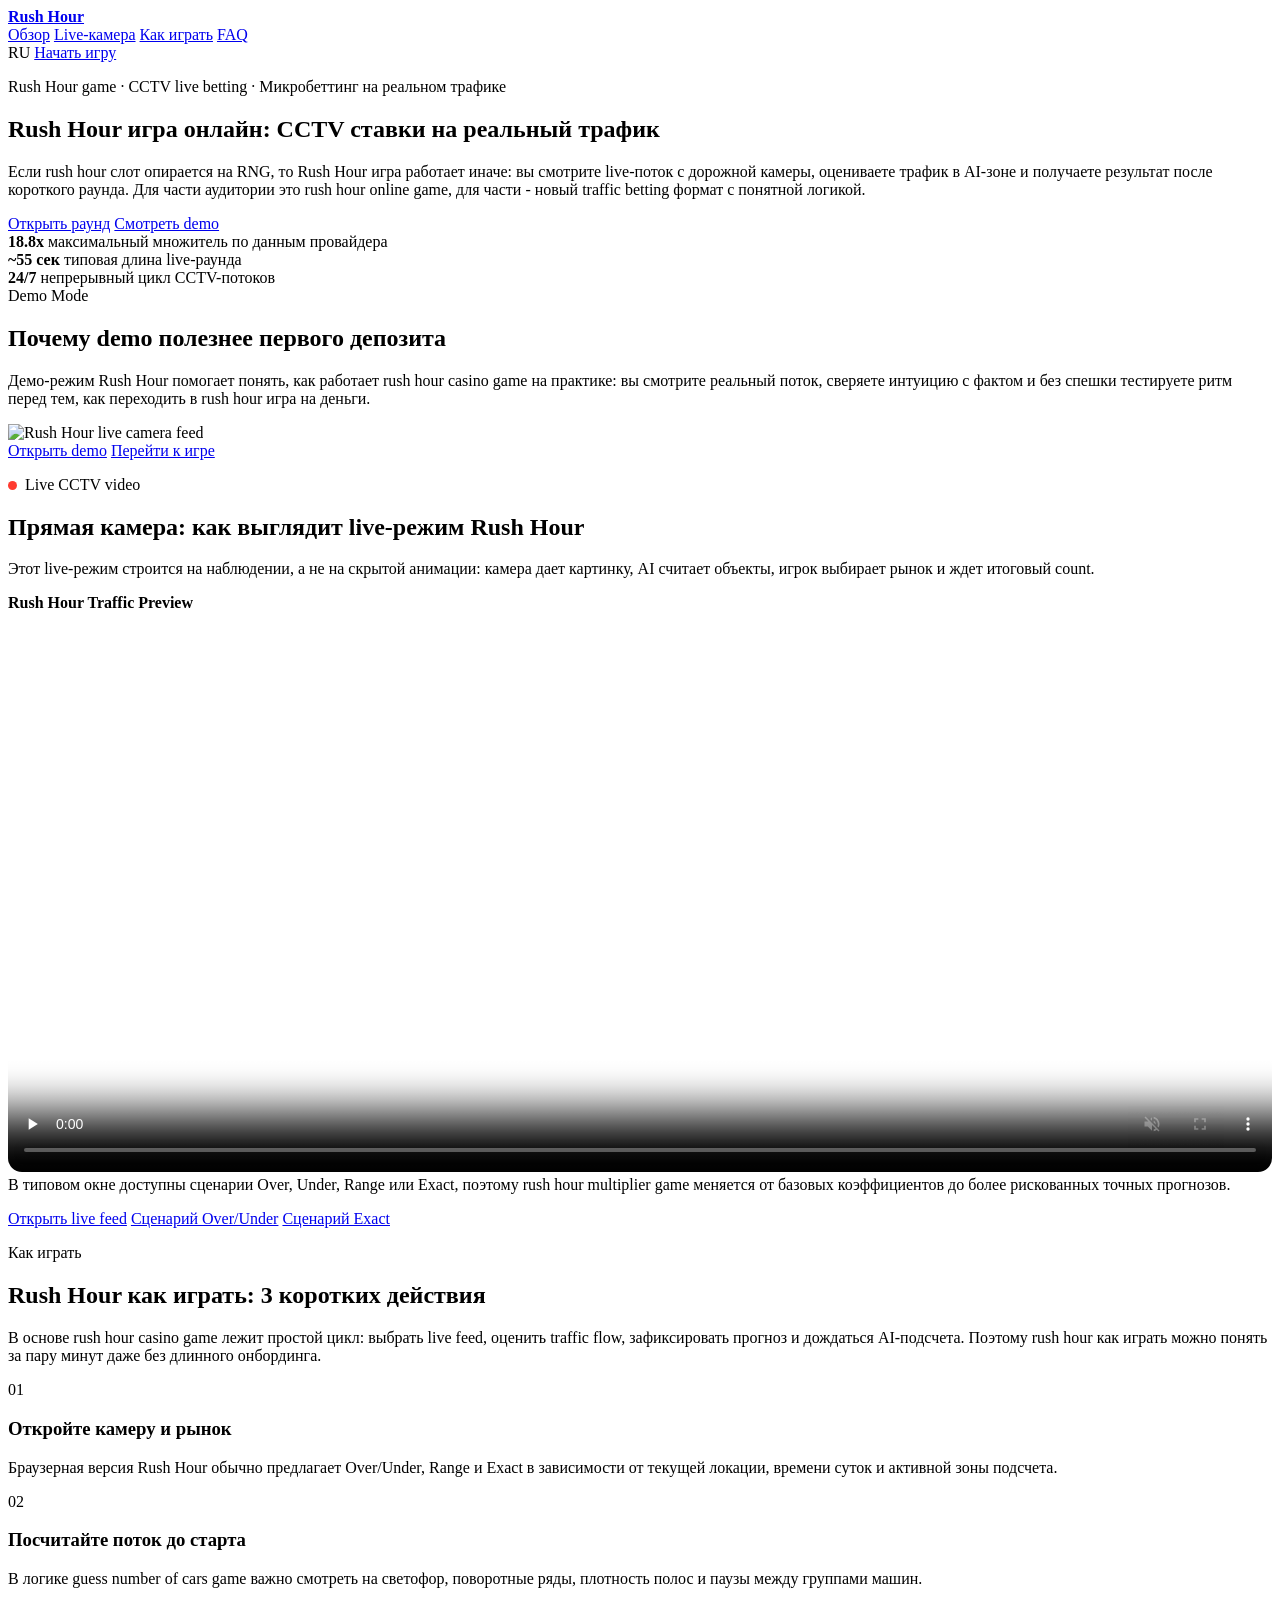
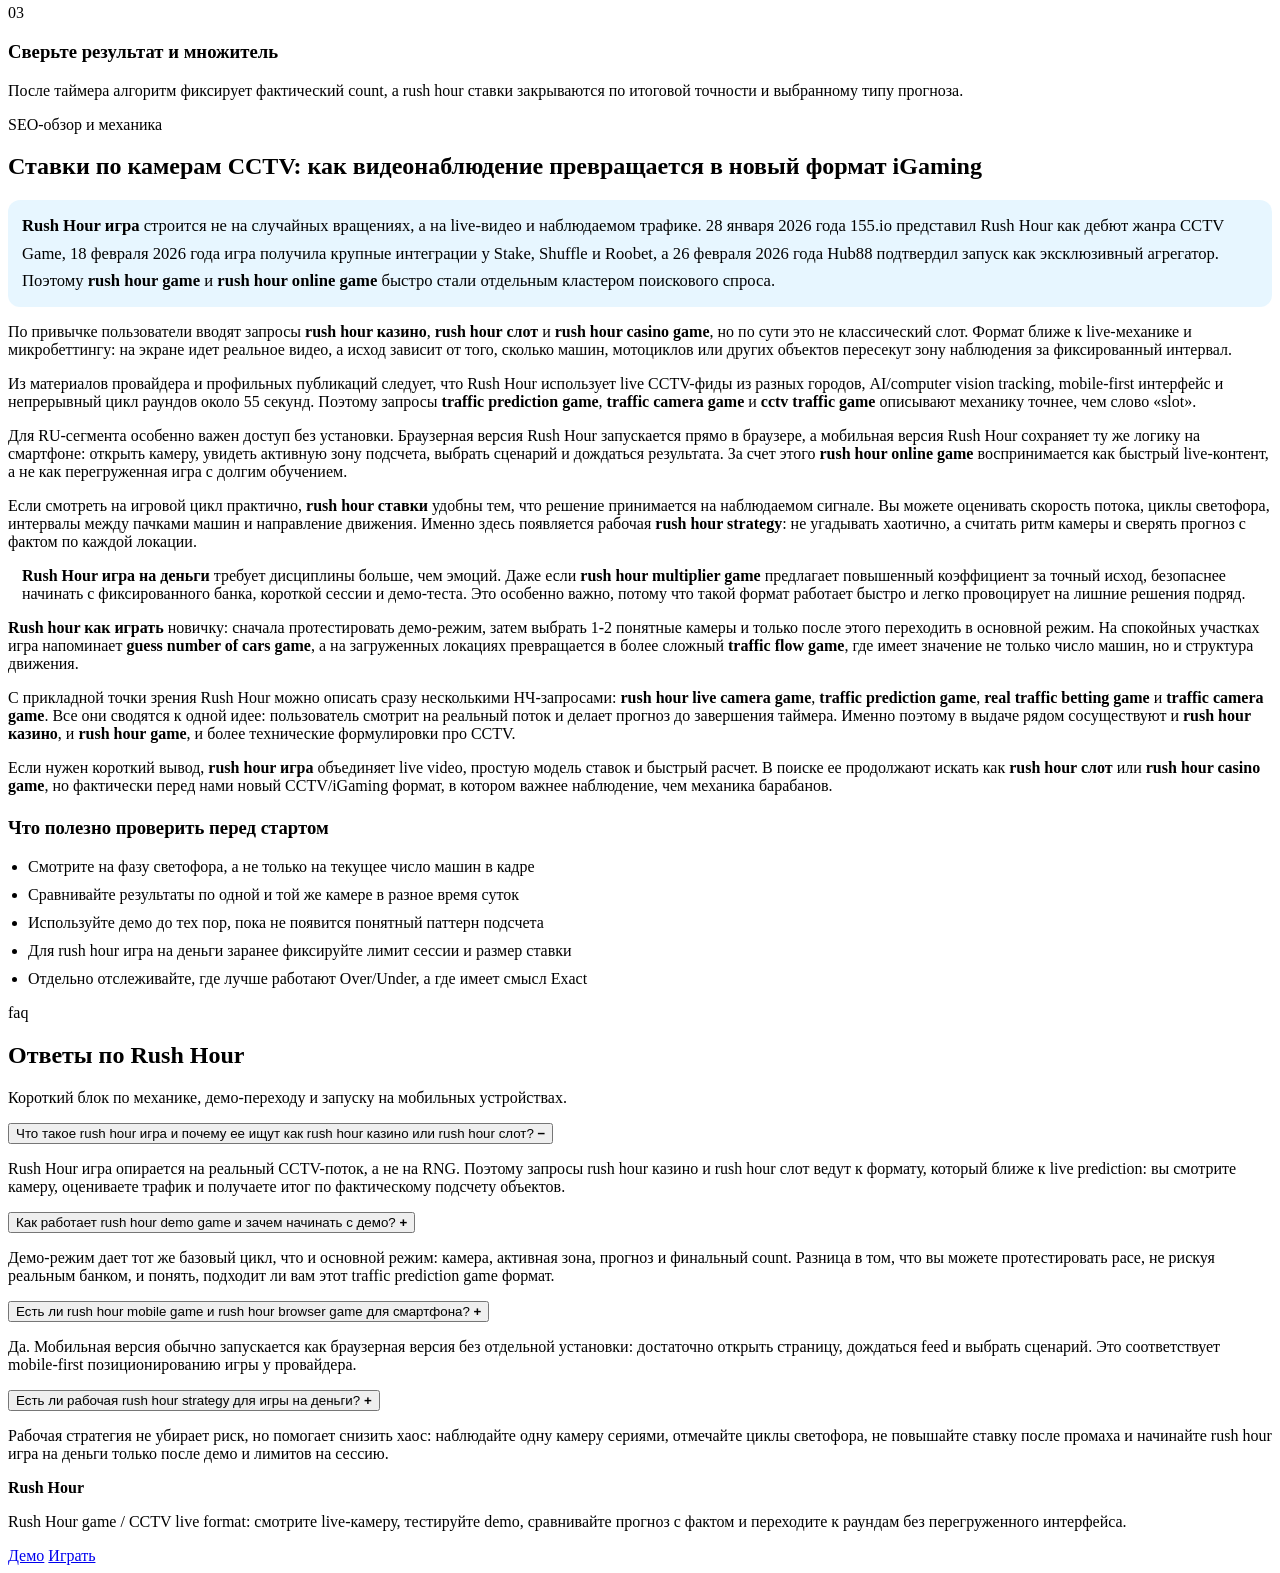
==== index.html @ eb834a73 "Rename Rush Hour игра онлайн — CCTV ставки на трафик.html to index.html" ====
<!DOCTYPE html>
<!-- saved from url=(0014)about:internet -->
<html lang="ru"><head><meta http-equiv="Content-Type" content="text/html; charset=UTF-8">
    

    <title>Rush Hour игра онлайн — CCTV ставки на трафик</title>
    <meta property="og:title" content="Rush Hour игра онлайн — CCTV ставки на трафик">

    <link rel="canonical" href="https://rushhour-cctv.netlify.app/">
    <link rel="alternate" hreflang="ru" href="https://rushhour-cctv.netlify.app/">

    <meta name="description" content="Rush Hour игра онлайн для RU-сегмента: live CCTV-камеры, AI-подсчет, демо, rush hour ставки, mobile game, browser game и обзор нового traffic prediction формата.">
    <meta name="viewport" content="width=device-width, initial-scale=1">
<style type="text/css" id="operaUserStyle"></style><style type="text/css">:root img[style*="//counter.yadro.ru/"], :root img[src^="/stat/"][width="88"][height="31"], :root img[src*="top.mail.ru/counter?"], :root img[src*="cycounter"][width="88"][height="31"], :root img[src*="://r.i.ua/"], :root img[src*="://c.bigmir.net/"], :root a[href^="http://hitcounter.ru/top/stat.php"], :root a[href^="http://click.hotlog.ru/"], :root a[href*="/rating/"] > img[width="88"][height="31"], :root a#mobtop[title^="Рейтинг мобильных сайтов"], :root [title="uWeb Counter"], :root [title="uCoz Counter"], :root .min-width-normal > #popup_container ~ #fade, :root .min-width-normal > #popup_container, :root body > div[class^="_"][class*=" _"][class$="_stBig"], :root body > div[style="position: fixed; z-index: 999999; width: 400px; height: 308px; right: 5px; bottom: 5px;"], :root .flex-promo-series > .left-col > :not(#players):not(.serial-series-info), :root a[href*="://news.mirtesen.ru/newdata/"], :root .app.blog-post-page #blog-post-item-video-ad, :root #root > .app .sportrecs, :root #root > .app #very-right-column, :root body.has-brand .b-content__main > div[style^="height: 250px; overflow: hidden;"], :root body.has-brand .b-content__main > div[id]:not([class]):empty, :root body.has-brand .b-content__main .b-player a[href*="aHR0c"], :root div[style="width: 252px; height: 450px; position: fixed; right: 0px; top: 0px; overflow: hidden; z-index: 10000;"], :root thetruestory-widget-top, :root object[data^="blob"], :root img[width="160"][height="600"], :root iframe[src*="trafic-media.ru"], :root iframe[src*="hd.gg33.top/"], :root iframe[src*="fwdcdn.com/frame/partners/"], :root iframe[src*="ads.exosrv.com"], :root iframe[src*="://vidroll.ru/"], :root iframe[src*="://promo-bc.com/"], :root iframe[src*="://partner-widget.vsesdal.com/"], :root iframe[src*="://mark-media.com.ua"], :root iframe[src*="://ab.adpro.com.ua/"], :root iframe[src*="/mixadv_"], :root iframe[src*="/carta.ua/ajax/widget."], :root iframe[src*="/3647.tech"], :root iframe[id^="republer"], :root iframe[data-src*="fwdcdn.com/frame/partners/"], :root div[id^="yandex_rtb"], :root div[id^="trafmag_"], :root div[id^="tizerws_"], :root div[id^="rtn4p"], :root div[id^="republer_"], :root div[id^="news_nest_net_ru"], :root div[id^="news_nest_msk_ru"], :root div[id^="news_2xclick_ru_"], :root div[id^="join_informer_"], :root div[id^="itizergroup_"], :root div[id^="infox_"], :root div[id^="gnezdo_ru_"], :root div[id^="cpa_rotator_block"], :root div[id^="beroll_rotator"], :root div[id^="b_tz_"], :root div[id^="admixer_"], :root div[id^="admixer-"], :root div[id^="DIV_DA_"], :root img[onclick*="clustrmaps.com/counter/"], :root div[id*="Teaser_Block"], :root div[data-server-rendered="true"] > div[id^="la-"], :root div[data-adv-type="dfp"], :root iframe[src^="https://a.adtng.com/"], :root div[class^="da-ya-widget"], :root div[class^="da-widget-"], :root div[class^="block_fortress"], :root div[class^="bidvol-widget-"], :root div[class^="adfinity_block_"], :root div[class*="td-a-rec-id-"], :root #root > .app .partner-block-wrapper, :root div[class*="spklw"][data-type="ad"], :root a[onclick*="trtkp.ru"], :root a[onclick*="https://dzen.ru/news/?favid="], :root iframe[src*="litres.ru/static/widgets"], :root a[href^="https://www.juicer.io?referrer="], :root a[href^="https://wcm-ru.frontend.weborama.fr/fcgi-bin/dispatch.fcgi?"], :root a[href^="https://relap.io/"][href*="promo_ad_link"], :root a[href^="https://msetup.pro"], :root a[href^="https://bongacams"][href*="com/track?"], :root a[href^="http://trafmaster.com"], :root a[href^="http://traderstart.mirtesen.ru"], :root a[href^="http://tds-2.ru"], :root a[href^="http://glprt.ru/affiliate/"], :root a[href^="http://datxxx.com"], :root a[href^="http://browserload.info/"], :root a[href^="http://amigodistr.ru/"], :root img[data-src="https://catalog.orbita.co.il/orbita.gif"], :root a[href^="/images/obmen/"][href$=".php"][target="_blank"], :root a[href^="/go/ufiler?"], :root a[href^="/go/ubar?"], :root a[href="http://advert.mirtesen.ru/"], :root a[href*="zdravo-med.ru"], :root a[href*="xxxrevpushclcdu.com"], :root a[href*="ultrabit.ws"], :root a[href*="tvks.ru"], :root a[href*="trklp.ru"], :root a[href*="traflabs.xyz"], :root div[id^="CGCandy"], :root a[href*="tptrk.ru"], :root a[href*="top.24smi.info"], :root a[href*="thor-media.ru/click/"], :root a[href*="shakespoint.com"], :root a[href*="bgrndi.com"], :root a[href*="shakesin.com"], :root a[href*="shakescash.com"], :root a[href^="https://homyanus.com"], :root a[href*="://profiledbase.com/"], :root a[href*="please-direct.me"], :root a[href*="please-direct.com"], :root a[href*="://landingtracker.com/"], :root [data-link*="//ufiler-pro2.ru"], :root a[href*="offhealth.ru"], :root a[href*="lifebloggersz.ru"], :root a[href*="navaxudoru.com"], :root a[href*="makegreat.website"], :root a[href*="m1cpl.ru"], :root #root > .app .adfox-top, :root a[href*="joycasino.com/?partner="], :root a[href*="idealmedia.io"], :root span[data-ez-ph-id], :root a[href*="gpclick.ru"], :root a[href*="gocdn.ru"], :root a[href*="//softboxik1.ru/"], :root a[href*="flylinks.pw"], :root [data-la-block-show-id], :root a[href*="films.ws"], :root .section-subheader > .section-hotel-prices-header, :root a[href*="feellights.ru"], :root a[href*="cpl11.ru"], :root a[href*="://parandaya.com"], :root a[href*="cosmolot.me/"][href*="banner"], :root a[href*="cmsmodnews.com"], :root a[href*="ads2-adnow.com"], :root a[href*="://ya-cdn.ru/r/"], :root a[href*="://www.meendoru.net/?partner="], :root a[href*="://womens-journal.ru/"], :root a[href*="://vse-sdal.com/promo/"], :root [id^="ad-wrap-"], :root a[href^="https://go.tmrjmp.com"], :root a[href*="://ufiler-pro.ru/"], :root topadblock, :root a[href*="://tracker.partnersmelbet.ru/"], :root a[href*="://topclicks.club/"], :root a[href*="://tlmnt"][href*="/tracker/?partner="], :root a[title="TopTracker.Ru - Рейтинг трекеров."], :root a[href*="://clickstats.fun/"], :root a[href*="://techdmn.com/"], :root [onclick*="traffic-media.co"], :root a[href^="https://tracker.loropartners.com/"], :root a[href*="://tatarkoresh.ru"], :root .flex-promo-series > .right-col a[href][target="_blank"], :root [class^="fpm_"][class*="_crss"], :root a[href*="://superiortds.ru/"], :root a[href*="://sugisatomi.com/"], :root div[data-dfp-id], :root a[href*="://shusnarmuk.com/"], :root a[href*="://segodnia.club/"], :root [data-cl-spot-id], :root [href*="driverpack.io/"], :root a[href*="cpagetti1.com"], :root a[href*="://search-cdn.ru/r/"], :root a[href*="://ruprivate.club/"], :root a[href^="https://kshop"][href*=".com/"], :root a[href*="://ruonline.bar/"], :root a[href^="http://eaplay.ru/"], :root amp-connatix-player, :root a[href*="://riaccaw.com/"], :root [href^="https://join.playboyplus.com/track/"], :root a[href*="://hypmag.ru/search/pereh.php"], :root a[href*="://reidancis.com/"], :root a[href*=".cfm?domain="][href*="&fp="], :root a[href*="://ya-browser.ru/r/"], :root a[href*="://refpamjeql.top/"], :root [data-mobile-ad-id], :root a[href*="://ref.studwork.ru/"], :root a[href*="://r.advg.agency/"], :root a[href*="/onvix.tv/promo/"][target=_blank], :root a[href*="://premiumredir.ru/"], :root a[href*="://lobar.site/r/"], :root div[id^="advertur_"], :root a[href*="://lapina.xyz/"], :root a[href*="://lapina.best/"], :root a[href*="/rlink/simptizer/"], :root a[href*="://gopremiumsoft.com/"], :root a[href*="://go.progfile.space/r/"], :root a[href*="://go.bundlebyte.net/r/"], :root div[data-ad-region], :root a[href*="shakesclick.com"], :root a[href*="://go.btraffic.net/"], :root a[href*="://getbrauzer.ru/"], :root a[href*="://newbrowserme.ru/"], :root a[href*="://gertadv.ru/"], :root a[href*="torrentum.ru"], :root a[href*="://filesmytop.ru/"], :root [href^="https://www.mypillow.com/"] > img, :root a[href*="://fast2click.ru/"], :root a[href*="tvkw.ru"], :root a[href*="://etcodes.com/"], :root a[href*="://et-cod.com/"], :root a[href^="https://go.xxxjmp.com"], :root a[href*="://elgrur.com/"], :root a[href*="://doxod24.online/"], :root a[href*="://clickrpk.com/"], :root a[href*="://bubblevard.com/"], :root a[href*="://bs.serving-sys.ru/"], :root a[href^="http://com-1.pro/"], :root a[href^="https://www.effectiveratecpm.com/"], :root a[href*="://betahit.click/"], :root div[id^="adfox_"], :root a[href*="://bestnewsoft.ru/"], :root a[href*="://analyticsq.com"], :root a[href*="//universalin.info/"], :root a[href*="kodielinktrust.ru"], :root iframe[src*="://rstbtmd.com/"], :root a[href*="://101partners-stat2.com/"], :root .nya-slot[style], :root a[href*="://vpnbrowser.ru/"], :root a[href*="/uni-lnk.com/"], :root a[href*="://getyoursoft.ru/"], :root a[href*="/sb/clk/"], :root a[href*="/rapidtor.site"], :root a[href*="://extlinka.ru/"], :root a[href*="/rapidtor.ru"], :root a[href*="/onvix.me/promo/"][target=_blank], :root a[href^="https://streamate.com/landing/click/"], :root a[href*="/newbrowser.club/"], :root a[href^="https://www.adultempire.com/"][href*="?partner_id="], :root a[href*="/myuniversalnk.net/"], :root a[href*="/myuniversalnk.com/"], :root a[href*="/mosday.ru/ad/"], :root a[href*="/loaderu.ru/"], :root a[href^="https://prime.rambler.ru/promo/"], :root a[href^="//s.zlinkd.com/"], :root a[href*="/installpack.net"], :root a[href*="/go.1k3.net/"], :root object[data*="ads.com/clk.swf"], :root a[href*="/eversaree.bid"], :root a[href*="/afftraf.co/"], :root a[href*="://yadistr.ru/"], :root a[href*="//yojlf.com"], :root a[href*="://installpack.ru"], :root a[href*="//viruniversal.com/"], :root [class^="flat_"][class*="_crss"], :root a[href*="netcrys.com"], :root a[href^="https://postback1win.com/"], :root a[href*="//utimg.ru/"], :root a[onmousedown^="this.href='https://paid.outbrain.com/network/redir?"], :root a[href*="//universalut.info/"], :root a[href*="//universalini.info/"], :root a[href*="//ubar.pro"], :root a[href*="//ubar-pro"], :root a[href*="://matchnow.info"], :root a[href*="/u-loads.ru/"], :root [href^="http://www.mypillow.com/"] > img, :root a[href^="//go.eabids.com/"], :root a[href*="//tranqvilius.com/"], :root div[data-adzone], :root a[href*="://tele.gg/"], :root a[href*="//tiruniversal.com/"], :root div[data-id^="div-gpt-ad-"], :root a[href*="//tekaners.com/"], :root [href^="https://optimizedelite.com/"] > img, :root a[href^="https://www.dating-finder.com/signup/?ai_d="], :root a[href*="//tdsrotate.ru/"], :root a[href*="//restofarian.com"], :root a[href^="https://www.friendlyduck.com/AF_"], :root a[href^="https://quotationfirearmrevision.com/"], :root a[href*="//refpabjgth.top/"], :root a[href*="//newbrowser.me/"], :root a[href*="refpazus.top"], :root a[href^="https://bongacams10.com/track?"], :root a[href*="//loderna.ru"], :root [href^="https://www.restoro.com/"], :root a[href*="//loderls.ru"], :root a[href^="https://tour.mrskin.com/"], :root #BlWrapper > .b-temp_rbc, :root a[href*="//historategory.com/"], :root a[href*="//go.webredir.net/r/"], :root a[href^="https://fc.lc/ref/"], :root a[href*="//go.leadassets.net/r/"], :root a[href*="//getmybrowser.ru/"], :root a[href*="://ya-distrib.ru/r/"], :root [href^="https://www.hostg.xyz/"] > img, :root a[href*="//clickdome.online/"], :root a[href*="//gerocenius.com/"], :root a[href*="//givemysoft.ru/"], :root a[href*="//febrare.ru/"], :root a[href*="advertwebgid.ru"], :root [id^="ad_slider"], :root div[id^="apn_native_ad_slot_"], :root a[href*="//ext-load.net"], :root a[href*="//dzen.ru"][href*="favid"], :root a[href^="https://www.adskeeper.com"], :root a[href*="bestforexplmdb.com"], :root a[href*="/universalsrc.com/"], :root a[href*="//bestonewos.com/"], :root a[href*="//avertise.ru/"], :root a[href*="//advtise.ru/"], :root div[id^="traffim-widget"], :root a[href*="//24smi."][href*="/top/"], :root a[href*="://gonewfiles.ru/"], :root a[data-redirect^="https://paid.outbrain.com/network/redir?"], :root a[href*="//12traffic.ru/"], :root a[href^="https://s.zlinkd.com/"], :root a[href*=".ufiler.pro/"], :root a[href*="://ufiler-download.ru/"], :root [data-testid^="taboola-"], :root a[href^="https://trk.nfl-online-streams.club/"], :root a[href*=".pokupkins.ru"], :root a[href*="://topsofto.ru/"], :root a[href*=".orgsales.ru"], :root [src^="//am15.net/?"], :root .novelty-banner ~ .dle_b_help > a[target="_blank"], :root [onclick*="mixadvert.com"], :root .base-page_container > .banerRight, :root a[href*="lifenews24x7.ru"], :root .banner-img > .pbl, :root [onclick*="//msetup.pro/"], :root [id^="unit_"] > a[href*="://vrf.ru"], :root a[href^="https://a.candyai.love/"], :root [href^="https://trkleads.su/click/"], :root #root > .app > .sticky-button, :root [href^="https://download.cdn.yandex.net/yandex-tag/weboffer/"], :root [href*="postlnk.com"], :root [href*="pigiuqproxy.com"], :root a[href^="https://pb-imc.com/"], :root a[href*=".braun634.com/"], :root [href*="://morelnk.ru/"], :root [href*="://go.leadgid.ru/aff_c?"], :root a[href*="mixadvert.com"], :root a[href*="/ogclick.com/api/redirect"], :root [data-link*="://topclicks.club/"], :root [href*="://edgrmtracking.com/"], :root [href*="://clickpzk.com/"], :root [href*="://click.1k3web.net/"], :root [href*="://click.1k3web.com/"], :root [href*="/vaigowoa.com"], :root a[href^="https://www.liquidfire.mobi/"], :root a[href*="intovarro.ru"], :root [href*="/uni-tds.com/"], :root [href*="//takenewsofts.ru/"], :root a[href*="go.ad2up.com"], :root a[href^="https://hot-growngames.life/"], :root [data-src^="https://news.te.ua/widget/"], :root [data-membrana-container], :root [data-link*="://ubar-pro"], :root a[href*="sandratand.ru"], :root .header-banner > #moneyback[target="_blank"], :root [data-link*="/sb/clk/"], :root [data-la-show-block-id], :root div[id^="zcbclk"], :root [data-la-custom-block], :root a[href*="herrabjec.pro"], :root [data-la-block], :root [data-href^="https://download.cdn.yandex.net/yandex-tag/weboffer/"], :root [class^="fpm_"][class*="_out"], :root a[href^="http://luckiestclick.com/goto."], :root [class^="fpm_"][class*="_cross"], :root [href*=".drp.su/"], :root div[id^="ad-div-"], :root [class^="flat_"][class*="_modal"], :root div[id^="adpartner-jsunit-"], :root a[href*="/yfiles1.ru"], :root a[href*="wow-partners.com/click.php"], :root [class^="flat_"][class*="_cross"], :root [data-testid="adBanner-wrapper"], :root .fp-player > div[style*="position: absolute"][style*="inset: 0px"][style*="overflow: hidden"][style*="z-index:"][style*="background: transparent"][style*="display: block"], :root .content_rb[id^="content_rb_"], :root a[href*="//loderla.online"], :root .base-page_center > .banerTopOver, :root #adv_unisound ~ #main > #slidercontentContainer, :root a[href^="http://cam4com.go2cloud.org/aff_c?"], :root #adv_unisound ~ #ad_module_cont > [id^="ad_module"], :root a[href*="/get-torrent.ru"], :root #adv_kod_frame ~ #gotimer, :root a[href^="https://ad.zanox.com/ppc/"] > img, :root #MT_overroll ~ div[class][style="left:0px;top:0px;height:480px;width:650px;"], :root a[href*="//appt12mn.com/"], :root a[href*="://offergate-apps-phkr.com/"], :root span[id^="ezoic-pub-ad-placeholder-"], :root ins.adsbygoogle[data-ad-slot], :root a[href^="http://tc.tradetracker.net/"] > img, :root ins.adsbygoogle[data-ad-client], :root a[href^="https://go.xlviirdr.com"], :root img[src^="https://s-img.adskeeper.com/"], :root guj-ad, :root gpt-ad, :root div[ow-ad-unit-wrapper], :root a[href*="//refpaewsbc.top/"], :root img[src*="//i.i.ua/r/"], :root div[id^="zergnet-widget"], :root div[id^="smi_teaser_"], :root [href*="://track.leadbazaar.co/click?"], :root div[id^="vuukle-ad-"], :root a[href*="://dafeb.ru/"], :root div[id^="taboola-stream-"], :root [href^="https://go.xlrdr.com"], :root div[id^="sticky_ad_"], :root div[id^="st"][style^="z-index: 999999999;"], :root a[href*="muz-loader.site"], :root a[href*="clickscloud.net"], :root div[id^="rc-widget-"], :root div[id^="mrec-leaderboard-"], :root div[id^="gpt_ad_"], :root div[id^="ezoic-pub-ad-"], :root a[href*="fortedrow.pro"], :root div[id^="dfp-ad-"], :root a[href^="http://sneakyadministration.com/"], :root div[id^="crt-"][style], :root #root > .app .brand-widget__right-cl, :root div[id^="adspot-"], :root a[href*="trk-1.com"], :root div[id^="adrotate_widgets-"], :root ps-connatix-module, :root div[id^="ad_position_"], :root img[title="bigmir)net TOP 100"], :root div[id*="ScriptRoot"], :root div[id*="MarketGid"], :root div[data-id-advertdfpconf], :root hl-adsense, :root div[data-contentexchange-widget], :root div[data-alias="300x250 Ad 2"], :root div[data-adunit], :root div[data-adunit-path], :root div[data-adname], :root [data-wpas-zoneid], :root div[data-ad-placeholder], :root a[href^="https://osfultrbriolenai.info/"], :root a[href^="https://adultfriendfinder.com/go/"], :root div[class^="Adstyled__AdWrapper-"], :root [data-css-class="dfp-inarticle"], :root a[href^="https://go.xlviiirdr.com"], :root div[class$="-adlabel"], :root a[href^="https://service.bv-aff-trx.com/"], :root display-ads, :root a[href*="beauty-list.ru"], :root a[href^="https://go.grinsbest.com/"], :root iframe[src*="://goodgame.ru/html/embed-player/dist/index.html?partner="], :root citrus-ad-wrapper, :root a[href^="https://go.xlivrdr.com"], :root bottomadblock, :root a[href*="kma1.biz"], :root noindex > .search_result[class*="search_result_"], :root a[href^="https://go.xlvirdr.com"], :root amp-fx-flying-carpet, :root #PopWin[onmousemove], :root a[href*="//1xbetlk.site/"], :root amp-embed[type="taboola"], :root a[class*="button"][href^="//"][href*="yandex"][onclick*="dnl"][onclick*="knopka"], :root a[href*="//myblogshop.top/r/"], :root [href^="https://glersakr.com/"], :root a[href*="://tdsrotations.ru/"], :root div[id^="google_dfp_"], :root ad-slot, :root [name^="google_ads_iframe"], :root a[href*="news-sphere.com"], :root a[href*="goext.info"], :root a[href^="https://ab.advertiserurl.com/aff/"], :root a[href*="://sdertjnbv.xyz/"], :root a[href^="https://www.purevpn.com/"][href*="&utm_source=aff-"], :root a[href^="https://t.ajump1.com/"], :root a[href^="https://www.privateinternetaccess.com/"] > img, :root iframe[src*="laim.tv/rotator/"], :root a[href*="/advertisesimple.info"], :root a[href*="/ber-ter.com"], :root a[href^="https://www.onlineusershielder.com/"], :root a[href^="https://syndication.exoclick.com/"], :root a[href^="https://financeads.net/tc.php?"], :root a[href^="https://www.mrskin.com/tour"], :root a[href^="https://www.infowarsstore.com/"] > img, :root iframe[src*="://partner-widget.vse-sdal.com/"], :root [href^="https://mylead.global/stl/"] > img, :root a[href^="https://ak.psaltauw.net/"], :root broadstreet-zone-container, :root a[href^="https://www.highperformancecpmgate.com/"], :root [data-url*="://installpack.net"], :root amp-ad, :root a[href*="ex.24smi.info"], :root a[href^="https://www.highcpmrevenuenetwork.com/"], :root a[href^="https://offhandpump.com/"], :root a[class*="button"][href^="/go/"][href*="visitid"][onclick*="dnl"], :root a[href^="https://www.get-express-vpn.com/offer/"], :root a[href*="://filetaker.ru/"], :root a[href^="https://lnkxt.bannerator.com/"], :root a[href^="https://www.geekbuying.com/dynamic-ads/"], :root a[onclick^="window.location.replace('https://random-affiliate.atimaze.com/"], :root [href^="https://groorsoa.net/"], :root a[href^="http://www.friendlyduck.com/AF_"], :root a[href^="https://www.financeads.net/tc.php?"], :root [href^="https://www.herbanomic.com/"] > img, :root a[href^="https://www.dql2clk.com/"], :root a[href*="browser-ru.site"], :root a[href^="https://123-stream.org/"], :root a[href^="https://www.nutaku.net/signup/landing/"], :root .mywidget__col > .mywidget__link_advert, :root a[href^="https://explore-site.com/"], :root a[href^="https://www.brazzersnetwork.com/landing/"], :root [href^="https://track.fiverr.com/visit/"] > img, :root [data-template-type="nativead"], :root a[href^="https://voluum.prom-xcams.com/"], :root a[href^="https://twinrdsyte.com/"], :root a[href^="https://twinrdsrv.com/"], :root a[href^="https://syndicate.contentsserved.com/"], :root div[data-alias="300x250 Ad 1"], :root [href*="://simpalsid.com/ad/click?id"], :root [href^="https://turtlebids.irauctions.com/"] img, :root a[href^="https://tracking.avapartner.com/"], :root a[href^="http://reals-story.ru/"], :root a[href^="https://track.wg-aff.com"], :root a[href^="https://track.ultravpn.com/"], :root a[href^="https://track.afcpatrk.com/"], :root a[href*="https://relap.io/r?"], :root a[href^="https://in.rabbtrk.com/"], :root a[href^="https://track.adform.net/"], :root a[href*="goodtrack.ru"], :root a[href^="https://torguard.net/aff.php"] > img, :root a[href*="//universalies.info/"], :root a[href*="://clickbytes.ru/"], :root [data-identity="adhesive-ad"], :root a[href^="https://tc.tradetracker.net/"] > img, :root a[href^="https://tatrck.com/"], :root [href^="https://zstacklife.com/"] img, :root a[href^="https://click.candyoffers.com/"], :root a[href^="https://t.aslnk.link/"], :root a[href*=".adsrv.eacdn.com/"], :root a[href*="//universalse.info/"], :root a[href^="https://t.adating.link/"], :root a[href^="https://go.trackitalltheway.com/"], :root div[id^="div-ads-"], :root a[href*="://downloadbrowsernew.com/"], :root iframe[src*="tureckiy-serial.ru/"][src$=".php"], :root a[href^="https://syndication.dynsrvtbg.com/"], :root iframe[src*="zhitomir.info/price"], :root .gnt_em_vp_c[data-g-s="vp_dk"], :root div[data-ad-wrapper], :root a[href^="https://a.bestcontentoperation.top/"], :root a[href^="https://svb-analytics.trackerrr.com/"], :root [data-la-show-id], :root a[href*="&maxads="], :root a[onmousedown^="this.href='https://paid.outbrain.com/network/redir?"] + .ob_source, :root a[href^="http://www.iyalc.com/"], :root a[href^="https://claring-loccelkin.com/"], :root a[href^="https://stardomcoit.com/"], :root img[width="728"][height="90"], :root a[href^="https://track.aftrk5.com/"], :root a[href^="https://slkmis.com/"], :root a[href^="https://myclick-2.com/"], :root a[href^="https://sexynearme.com/"], :root [data-ad-manager-id], :root a[href^="https://s.zlinkr.com/"], :root app-advertisement, :root a[href^="https://ad.doubleclick.net/"], :root div[class*="relap"][class*="-rec-item"], :root a[href^="https://s.eunow4u.com/"], :root a[href^="https://static.fleshlight.com/images/banners/"], :root a[href*="://folltiz.site/"], :root a[href^="https://s.zlink7.com/"], :root [class^="div-gpt-ad"], :root a[href^="https://s.ma3ion.com/"], :root a[href^="https://random-affiliate.atimaze.com/"], :root .base-page_center > .banerBottom, :root #kt_player > div[style$="display: block;"][style*="inset: 0px;"], :root [href$="/sexdating.php"], :root a[href^="https://pubads.g.doubleclick.net/"], :root div[id^="ads_games_"], :root a[href^="https://prf.hn/click/"][href*="/camref:"] > img, :root a[href^="https://serve.awmdelivery.com/"], :root [href^="https://rpwmct.com/"], :root a[href^="https://www.dating-finder.com/?ai_d="], :root a[href^="https://prf.hn/click/"][href*="/adref:"] > img, :root div[id^="Crt-"][style], :root [href^="https://ap.octopuspop.com/click/"] > img, :root body > div[style="position: fixed; z-index: 999999; width: 400px; height: 308px; left: 5px; bottom: 5px;"], :root app-ad, :root a[href^="https://a.adtng.com/"], :root a[href^="https://playnano.online/offerwalls/?ref="], :root div[id^="M"][id*="Composite"], :root a[href^="https://mmwebhandler.aff-online.com/"], :root a[href^="https://combodef.com/"], :root a[href^="https://www.bet365.com/"][href*="affiliate="], :root [href*="://shopblogger.top/"], :root a[href*="litewebbusiness.com"], :root iframe[id^="marketgid_"], :root a[onclick*="n284adserv.com"], :root a[href^="https://pb-track.com/"], :root a[href^="https://go.hpyrdr.com/"], :root a[href^="https://pb-front.com/"], :root a[href^="https://paid.outbrain.com/network/redir?"], :root a[href^="https://upsups.click/"], :root a[href*="homework.ru/?partnerId="], :root a[href^="https://ndt5.net/"], :root a[href^="https://natour.naughtyamerica.com/track/"], :root a[href*="//adoffer.pro/"], :root a[href^="https://mediaserver.entainpartners.com/renderBanner.do?"], :root [class^="adDisplay-module"], :root a[href*="slovosil.com"], :root a[href*="ads-provider.com"], :root [data-ad-name], :root a[href^="https://loboclick.com/"], :root a[href^="https://go.xxxijmp.com"], :root a[href^="https://lead1.pl/"], :root a[href*="katuhus.com"], :root a[data-href*="recreativ.ru"], :root a[href^="https://landing.brazzersnetwork.com/"], :root a[href^="https://juicyads.in/"], :root a[href^="https://snowdayonline.xyz/"], :root [href*="://click.1k3pub.com/"], :root a[href^="https://join.dreamsexworld.com/"], :root a[href^="https://join.bannedsextapes.com/track/"], :root a[href*="amgfile.ru"], :root .player-wrap > #kt_player ~ .spot-box, :root a[href*="amigo-biz.ru/ads/click"], :root a[href^="https://jaxofuna.com/"], :root div[id^="lazyad-"], :root a[href*="land-gooods.ru"], :root a[href^="https://italarizege.xyz/"], :root a[href^="https://www8.smartadserver.com/"], :root a[href*="/advjump.com"], :root a[href^="https://identicaldrench.com/"], :root ad-shield-ads, :root a[href*="//adretarget.net/"], :root a[href^="https://helmethomicidal.com/"], :root display-ad-component, :root [class^="tile-picker__CitrusBannerContainer-sc-"], :root a[href*="re-directme.com"], :root a[href^="https://golinks.work/"], :root a[href*="ftpglst.com"], :root a[href^="https://s.zlinkn.com/"], :root a[href^="https://go.xxxvjmp.com/"], :root [id^="newPortal_informer_"], :root a[href*="awesomeredirector"], :root a[href^="https://zirdough.net/"], :root div[style*="am15.net/img/player_skins"], :root a[href^="https://go.xxxiijmp.com"], :root a[href*="://softclicks.ru/"], :root a[href^="https://go.xtbaffiliates.com/"], :root div[id^="criteo-"][style], :root a[href*="://cozibaneco.com/"], :root a[href*="://edugrampromo.com/"], :root [data-role="tile-ads-module"], :root a[href*="://viewfilesup.ru/"], :root a[href*="/clubleads.ru"], :root a[href*="://r.advmusic.com/"], :root [alt="Rambler's Top100"], :root a[href^="https://ismlks.com/"], :root a[style="width:100%;height:100%;z-index:10000000000000000;position:absolute;top:0;left:0;"], :root [href*="://drp.su/"], :root a[href^="https://go.xlirdr.com"], :root a[href*="://gridsiali.com/"], :root a[href*="//dagamah.com/"], :root a[href*=".twkv.ru"], :root a[href^="https://go.markets.com/visit/?bta="], :root a[href^="https://billing.purevpn.com/aff.php"] > img, :root a[href^="https://go.nordvpn.net/aff"] > img, :root a[href*="//offergate.pro/"], :root a[href^="https://lijavaxa.com/"], :root a[href^="https://go.goaserv.com/"], :root app-large-ad, :root a[href^="https://go.etoro.com/"] > img, :root a[href^="https://go.dmzjmp.com"], :root a[href^="https://www.bang.com/?aff="], :root a[href*="://takenewsoft.ru/"], :root a[href*="//spishi.vip/"], :root #mgb-container > #mgb, :root a[href^="https://go.admjmp.com"], :root a[href^="https://get.surfshark.net/aff_c?"][href*="&aff_id="] > img, :root a[onclick*="/link-fes.ru"], :root a[href^="https://www.googleadservices.com/pagead/aclk?"] > img, :root a[href^="https://datewhisper.life/"], :root a[href^="https://click.linksynergy.com/fs-bin/"] > img, :root a[href^="https://get-link.xyz/"], :root a[href^="https://www.mrskin.com/account/"], :root a[href*="/onvix.co/promo/"][target=_blank], :root [href^="https://clicks.affstrack.com/"] > img, :root a[href*="tdstrk.ru"], :root a[href^="https://engine.phn.doublepimp.com/"], :root a[href^="https://dl-protect.net/"], :root a[href*=".foxqck.com/"], :root a[href^="//hoodingluster.com/"], :root a[href^="https://ctosrd.com/"], :root a[href^="https://go.bushheel.com/"], :root img[width="120"][height="600"], :root a[href^="https://ctjdwm.com/"], :root [href="//sexcams.plus/"], :root #kt_player > a[target="_blank"], :root a[href^="http://bongacams.com/track?"], :root a[href^="https://camfapr.com/landing/click/"], :root a[href^="https://prf.hn/click/"][href*="/creativeref:"] > img, :root div[id^="optidigital-adslot"], :root a[href^="http://www.adultempire.com/unlimited/promo?"][href*="&partner_id="], :root a[href^="https://1betandgonow.com/"], :root a[href*="://click2soft.ru/"], :root a[href*="//do-rod.com/"], :root a[href^="https://kshop"][href*=".pro/"], :root a[href^="https://chaturbate.com/in/?"], :root a[href^="https://t.ajrkm1.com/"], :root a[href*="//ufiler-pro2.ru"], :root a[href*=".g2afse.com/"], :root a[href^="https://bodelen.com/"], :root a[href^="https://black77854.com/"], :root a[href^="https://6-partner.com/"], :root a[href^="https://www.sheetmusicplus.com/"][href*="?aff_id="], :root a[href^="https://getmatchedlocally.com/"], :root a[href^="https://rixofa.com/"], :root div[class^="cnt32_"][id^="cnt_rb_"], :root a[href^="https://best-experience-cool.com/"], :root a[href*="tvroff.net"], :root [data-taboola-options], :root a[href^="http://fly-shops.ru"], :root a[href*="/universal-lnk.net/"], :root a[href^="https://believessway.com/"], :root a[href^="https://Click.ggpickaff.com/"], :root [data-dynamic-ads], :root a[href^="https://banners.livepartners.com/"], :root [onclick*=".twkv.ru"], :root a[href^="http://revolvemockerycopper.com/"], :root a[href^="https://awptjmp.com/"], :root a[href^="https://1winpb.com/"], :root a[href*="/universalsrc.net/"], :root a[href^="https://join.sexworld3d.com/track/"], :root a[href^="https://aweptjmp.com/"], :root .app.blog-post-page .secondary-header-ad-block, :root a[href^="https://ausoafab.net/"], :root a[href^="https://clicks.pipaffiliates.com/"], :root a[href^="https://aj1070.online/"], :root body > div[style="background-color: #FFF;height: 100px;position: fixed;bottom: 0px;width: 100%;max-width: 1200px;left: 50%;transform: translateX(-50%);z-index:2147483647"], :root a[href^="https://ads.planetwin365affiliate.com/"], :root a[href*="://go.click2bit.net/"], :root iframe[scrolling="no"][sandbox*="allow-popups allow-modals"][style^="width: 100%; height: 100%; border: none;"], :root a[href^="https://ads.leovegas.com/"], :root a[href*="://yasearchcdn.ru/r/"], :root a[href*="/vkout.ru"], :root img[src^="https://images.purevpnaffiliates.com"], :root a[href^="https://gml-grp.com/"], :root a[href^="https://porntubemate.com/"], :root div[class^="yandex_rtb"], :root a[href*="://searchlnk.ru/r/"], :root a[href^="https://click.dtiserv2.com/"], :root body > iframe[style^="position"][style*="fixed"][id^="iFb"][src^="/?"], :root .ob_container .item-container-obpd, :root a[href^="https://clickadilla.com/"], :root a[href^="https://a.medfoodhome.com/"], :root a[href^="https://cam4com.go2cloud.org/"], :root a[href^="https://a.bestcontentweb.top/"], :root a[href^="http://putanapartners.com/go."], :root atf-ad-slot, :root [href^="https://wsup.ai/"], :root a[href*="kshop2.biz"], :root a[href^="https://a2.adform.net/"], :root a[href*="/fastvk.com"], :root a[onclick*="offergate-amigo"], :root a[href*="://tracker.rioaffi.com/"], :root div[id^="bidvol-widget-"], :root a[href*="://kinobud.site/"], :root div[id^="smi2adblock_"], :root [data-m-ad-id], :root a[href^="https://a-ads.com/"], :root a[href*="/sarimsolus.com/"], :root a[href*="://yourlnk.ru/r/"], :root [href^="https://url.totaladblock.com/"], :root [id^="n4p_"], :root a[href^="http://www.h4trck.com/"], :root [href^="https://a.acebet.com/api/click?"], :root a[href*="sviruniversal.com/"], :root a[href*="octoclick.net"], :root a[href^="http://partners.etoro.com/"], :root [href="https://chaturbate.jjgirls.com/"] > img, :root a[href*="filebase.me"], :root a[href^="https://ads.betfair.com/redirect.aspx?"], :root [href^="https://antiagingbed.com/discount/"] > img, :root amp-ad-custom, :root [data-desktop-ad-id], :root a[href*="/kshop3.biz"], :root a[href^="http://trk.globwo.online/"], :root a[href*="://downloadcontent2.ru/"], :root a[href^="https://bongacams2.com/track?"], :root [href^="https://affiliate.fastcomet.com/"] > img, :root a[href*="//universalice.info/"], :root a-ad, :root a[href^="http://adultfriendfinder.com/go/"], :root a[href^="http://stickingrepute.com/"], :root #slashboxes > .deals-rail, :root div[aria-label="Ads"], :root [href^="http://mypillow.com/"] > img, :root a[href^="//startgaming.net/tienda/" i], :root a[href*="://clickfrm.com/"], :root a[href^="https://a.medfoodsafety.com/"], :root [onclick*="//sub"][onclick*="bubblesmedia."], :root a[href^=" https://www.friendlyduck.com/AF_"], :root a[href*="/jump/next.php?r="], :root .\[\&_\.gdprAdTransparencyCogWheelButton\]\:\!pjra-z-\[5\], :root a[href*="://clickstats.pw/"], :root [href^="http://clicks.totemcash.com/"], :root a[href*="twtn.ru/"], :root [data-d-ad-id], :root a[href*=".engine.adglare.net/"], :root [href^="https://www.profitablegatecpm.com/"], :root a[href^="https://bc.game/"], :root a[href*="://manysoftlink.ru/"], :root a[data-oburl^="https://paid.outbrain.com/network/redir?"], :root [id^="section-ad-banner"], :root .base-page_center > .banerTop, :root a[href^="https://fastestvpn.com/lifetime-special-deal?a_aid="], :root a[href^="https://www.goldenfrog.com/vyprvpn?offer_id="][href*="&aff_id="], :root a[href*="retagapp.com"], :root a[href^="https://wmctjd.com/"], :root a[href*="//jjgirls.com/sex/Chaturbate"], :root a[href*="://z.cdn.traffic"][href*="/load"], :root [href^="https://zone.gotrackier.com/"], :root a[href*="//top.mail.ru/jump?"], :root a[href^="http://sarcasmadvisor.com/"], :root a[href^="https://track.totalav.com/"], :root a[href^="https://ctrdwm.com/"], :root a[href*=".adsbid.ru"], :root a[href^="https://www.adxsrve.com/"], :root [href^="https://www.targetingpartner.com/"], :root a[href^="https://join.virtuallust3d.com/"], :root a[href^="https://bngpt.com/"], :root div[id^="ad-position-"], :root a[href^="https://www.toprevenuegate.com/"], :root a[href*="adpool.bet/"], :root a[href^="http://join.brokestraightboys.com/track/"], :root [onclick*="trklp.ru"], :root [href^="https://rapidgator.net/article/premium/ref/"], :root [class^="flat_"][class*="_out"], :root a[href^="http://apytrc.com/click/"], :root [href^="https://join.girlsoutwest.com/"], :root a[href^="https://activate-game.com/"], :root .scroll-fixable.rail-right > .deals-rail, :root div[data-server-rendered="true"] > div[id^="block-"], :root a[href*="rexchange.begun.ru/rclick?"], :root a[href^="https://track.aftrk3.com/"], :root [href^="https://join3.bannedsextapes.com"], :root a[href*="news"][href*="favid"], :root div[id^="adngin-"], :root [data-ad-width], :root [data-rc-widget], :root [href^="https://track.aftrk1.com/"], :root a[href*="://adv-views.com"], :root a[href*="//sub"][href*="bubblesmedia."], :root [href^="https://istlnkcl.com/"], :root a[href^="https://trk.softonixs.xyz/"], :root a[href^="https://iqbroker.com/"][href*="?aff="], :root [href^="https://wct.link/click?"], :root AD-SLOT, :root [data-block-type="ad"], :root a[href^="https://t.acam.link/"], :root [src*="mixadvert.com"], :root [onclick*="msetup"][onclick*="partner"][onclick*="utm_"], :root a[href^="https://go.strpjmp.com/"], :root iframe[title="mixAd"], :root DIV[id^="DIV_NNN_"], :root a[href^="https://go.rmishe.com/"], :root [href^="https://ilovemyfreedoms.com/landing-"], :root a[href*="linkmyc.com"], :root a[href^="https://go.cmtaffiliates.com/"], :root a[href^="https://tm-offers.gamingadult.com/"], :root a[href^="http://kshop.biz/"], :root [href^="https://charmingdatings.life/"], :root [data-id^="div-gpt-ad"], :root img[src*="//counter.yadro.ru/"], :root [href^="https://awbbjmp.com/"], :root [href^="https://ad1.adfarm1.adition.com/"], :root a[href*="://telamon"][href*="/tracker/?partner="], :root a[href^="https://t.ajrkm3.com/"], :root a[href*="//portakamus.com/"], :root [href^="https://aads.com/campaigns/"], :root a[href^="https://go.bbrdbr.com"], :root a[href*="trtkp.ru"], :root a[href*="//fofuvipibo.com/"], :root a[href^="https://s.zlink3.com/"], :root [data-freestar-ad][id], :root a[href*="shakes.pro"], :root a[href*="trafgid.xyz"], :root a[href*="://getyousoft.ru/"], :root [onclick*="/sb/clk/"], :root [href^="https://www.brighteonstore.com/products/"] img, :root a[href*="://ourbrowser.net"], :root a[href^="https://bngprm.com/"], :root .article-aside-promo a[href][target="_blank"], :root [href^="https://shiftnetwork.infusionsoft.com/go/"] > img, :root a[href*="//loderlx.ru"], :root [id^="div-gpt-ad"], :root [href="https://jdrucker.com/gold"] > img, :root iframe[src*="utraff.com"], :root a[href^="https://join.virtualtaboo.com/track/"], :root a[href*="cpl1.ru"], :root [id^="ad_sky"], :root [id^="relap-custom-iframe-rec"], :root aside[id^="adrotate_widgets-"], :root [href^="https://pxl.leads.su/click/"], :root DFP-AD, :root .grid > .container > #aside-promotion, :root a[href*="//reruniversal.com/"], :root [data-type="ad-vertical"], :root a[href*="://loderkkis.ru"], :root a[href^="https://s.cant3am.com/"], :root [data-testid^="section-AdRowBillboard"], :root a[href*="media-rotate.com"], :root [href*="driftawayforfun.com"], :root a[href^="https://track.1234sd123.com/"], :root a[href*="kinqon.ru"], :root img[src*="://cp.beget.com/promo_data/"], :root zeus-ad, :root [data-testid="prism-ad-wrapper"], :root [href^="https://ad.admitad.com/"], :root [href^="https://mypillow.com/"] > img, :root [data-testid="ad_testID"], :root a[href*="://mysoftrotate.ru/"], :root [id^="unit_"] > a[href*="smi2."], :root a[href*="sapmedia.ru"], :root a[href^="https://gamingadlt.com/?offer="], :root [class^="fpm_"][class*="_modal"], :root a[href^="https://go.rmhfrtnd.com"], :root a[href*="problogrus.ru"], :root [href^="https://mypatriotsupply.com/"] > img, :root a[href*="webdiana.ru/click"], :root #teaser1[style^="width:autopx;"], :root [href^="https://www.cloudways.com/en/?id"], :root div[class^="mixadvert"], :root [data-asg-ins], :root a[href*="://new.torrent-pack.ru/"], :root [href*="//loadbrowser.ru/"], :root [src*="://dynspt.com/"], :root a[href^="https://clickins.slixa.com/"], :root a[href^="https://clixtrac.com/"], :root [onclick*="content.ad/"], :root a[href*="://dmtech05.com/"], :root AMP-AD, :root iframe[src*="//refpakglscpj."], :root a[href^="http://olivka.biz/"], :root [data-ad-cls], :root a[href*="://clickstats.online/"], :root a[href*="turbotraf.com"], :root a[href^="https://click.Ggpickaff.com/"], :root [data-ez-name], :root a[href^="https://go.mnaspm.com/"], :root a[href*="://chikidiki.ru"], :root a[href*="/uloads.ru/"], :root #root > .app .adfox, :root [class^="s2nPlayer"], :root a[href*="/api/redirect?offerid="], :root a[href*="/universallnk.net/"], :root a[href^="https://adclick.g.doubleclick.net/"], :root a[href*="nhebd.xyz"], :root body > div[id^="dV"][style^="width"][style*="height"][style*="position"][style*="fixed"][style*="overflow"][style*="z-index"][style*="background"], :root [data-link*="//sub"][data-link*="bubblesmedia."], :root a[href^="https://click.hoolig.app/"], :root [data-ad-module], :root a[href^="https://a.bestcontentfood.top/"], :root a[href*="://getfiletds.ru/"], :root a[href^="https://go.skinstrip.net"][href*="?campaignId="], :root #teaser2[style^="width:autopx;"], :root [data-revive-zoneid], :root a[href*="//webbrowser.club/"], :root .pip-video-wrapper > .pip-video-label, :root iframe[src*="traffic-media.co"], :root a[href^="https://losingoldfry.com/"], :root div[id^="div-gpt-"], :root a[href*="//parandeya.com/"], :root .ob_dual_right > .ob_ads_header ~ .odb_div, :root a[href*="//partners.house/"], :root [id^="unit_"] > a[href*="://mirtesen.ru"], :root div[data-ad-targeting], :root a[href*="//universalie.info/"], :root .base-page_left-side > #left_ban, :root [href^="https://www.avantlink.com/click.php"] img, :root [data-testid="commercial-label-taboola"], :root [data-la-refresh-timeout], :root a[href^="https://traffdaq.com/"], :root #teaser3[style^="width:autopx;"], :root [href*="://browseit.ru/"], :root a[href^="https://go.hpyjmp.com"], :root [href^="https://mystore.com/"] > img, :root [class^="amp-ad-"], :root a[href^="https://wittered-mainging.com/"], :root #teaser3[style="width: 100%;text-align: center;display: scroll;position:fixed;bottom: 0;margin: 0 auto;z-index: 103;"] { display: none !important; }</style></head>
<body>



  
  <meta name="viewport" content="width=device-width, initial-scale=1.0">
  <title>Rush Hour игра онлайн — CCTV ставки на трафик и live camera game</title>
  <meta name="description" content="Rush Hour игра онлайн для RU-сегмента: traffic betting формат с live CCTV-камерами, AI-подсчетом и раундами около 55 секунд. Разбираем rush hour casino game, demo, mobile и browser доступ, ставки и стратегию.">
  <meta property="og:type" content="website">
  <meta property="og:title" content="Rush Hour game — CCTV live game и ставки на реальный трафик">
  <meta property="og:description" content="Rush Hour игра онлайн с live CCTV-камерами: обзор механики, demo, мобильной версии, rush hour ставок и стратегии без лишнего спама ключей.">
  <meta property="og:url" content="https://rushhour-cctv.netlify.app/">
  <meta property="og:image" content="images/logo.jpg">
  <meta name="theme-color" content="#ffb300">
  <link rel="stylesheet" href="./Rush Hour игра онлайн — CCTV ставки на трафик_files/styles.css">


  <header class="pulse-header">
    <div class="wrap pulse-header__inner">
      <a class="pulse-brand" href="https://rushhour-cctv.netlify.app/#top">
        <span class="pulse-brand__text">
          <strong>Rush Hour</strong>
        </span>
      </a>

      <nav class="pulse-nav">
        <a href="https://rushhour-cctv.netlify.app/#copy">Обзор</a>
        <a href="https://rushhour-cctv.netlify.app/#wins">Live-камера</a>
        <a href="https://rushhour-cctv.netlify.app/#start">Как играть</a>
        <a href="https://rushhour-cctv.netlify.app/#faq">FAQ</a>
      </nav>

      <div class="pulse-actions">
        <span>RU</span>
        <a class="pulse-button pulse-button--main" href="https://one-vv6649.com/casino/list?open=register&sub1=avto1" target="_blank" rel="nofollow noopener">Начать игру</a>
      </div>
    </div>
  </header>

  <main id="top">
    <section class="pulse-hero">
      <div class="wrap pulse-hero__grid">
        <div class="pulse-hero__copy pulse-card">
          <p class="pulse-kicker">Rush Hour game · CCTV live betting · Микробеттинг на реальном трафике</p>
          <h1>Rush Hour игра онлайн: CCTV ставки на реальный трафик</h1>
          <p class="pulse-lead">Если rush hour слот опирается на RNG, то Rush Hour игра работает иначе: вы смотрите live-поток с дорожной камеры, оцениваете трафик в AI-зоне и получаете результат после короткого раунда. Для части аудитории это rush hour online game, для части - новый traffic betting формат с понятной логикой.</p>
          <div class="pulse-hero__buttons">
            <a class="pulse-button pulse-button--main" href="https://one-vv6649.com/casino/list?open=register&sub1=avto1" target="_blank" rel="nofollow noopener">Открыть раунд</a>
            <a class="pulse-button pulse-button--ghost" href="https://one-vv6649.com/casino/list?open=register&sub1=avto1" target="_blank" rel="nofollow noopener">Смотреть demo</a>
          </div>
          <div class="pulse-stats-grid">
            <article>
              <strong>18.8x</strong>
              <span>максимальный множитель по данным провайдера</span>
            </article>
            <article>
              <strong>~55 сек</strong>
              <span>типовая длина live-раунда</span>
            </article>
            <article>
              <strong>24/7</strong>
              <span>непрерывный цикл CCTV-потоков</span>
            </article>
          </div>
        </div>

        <aside class="pulse-bonus pulse-card">
          <span class="pulse-bonus__label">Demo Mode</span>
          <h2>Почему demo полезнее первого депозита</h2>
          <p>Демо-режим Rush Hour помогает понять, как работает rush hour casino game на практике: вы смотрите реальный поток, сверяете интуицию с фактом и без спешки тестируете ритм перед тем, как переходить в rush hour игра на деньги.</p>
          <div class="pulse-bonus__image pulse-placeholder">
            <img src="./Rush Hour игра онлайн — CCTV ставки на трафик_files/cb24a.jpg" alt="Rush Hour live camera feed">
          </div>
          <div class="pulse-bonus__buttons">
            <a class="pulse-button pulse-button--main" href="https://one-vv6649.com/casino/list?open=register&sub1=avto1" target="_blank" rel="nofollow noopener">Открыть demo</a>
            <a class="pulse-button pulse-button--soft" href="https://one-vv6649.com/casino/list?open=register&sub1=avto1" target="_blank" rel="nofollow noopener">Перейти к игре</a>
          </div>
        </aside>
      </div>
    </section>

    <section class="pulse-wins" id="wins">
      <div class="wrap">
        <div class="pulse-section-head">
          <div>
            <p class="pulse-kicker"><span style="display:inline-block;width:9px;height:9px;border-radius:50%;background:#ff3b30;box-shadow:0 0 0 0 rgba(255,59,48,0.7);animation:signalPulse 1.3s infinite;margin-right:8px;"></span>Live CCTV video</p>
            <h2>Прямая камера: как выглядит live-режим Rush Hour</h2>
          </div>
          <p>Этот live-режим строится на наблюдении, а не на скрытой анимации: камера дает картинку, AI считает объекты, игрок выбирает рынок и ждет итоговый count.</p>
        </div>

        <div class="pulse-wins__board">
          <article class="pulse-win pulse-card" style="grid-column:1 / -1;">
            <strong>Rush Hour Traffic Preview</strong>
            <div class="pulse-placeholder">
              <video controls="" muted="" playsinline="" preload="none" poster="images/f3bcb.jpg" style="width:100%;max-height:560px;object-fit:cover;border-radius:14px;">
                <source src="https://upload.wikimedia.org/wikipedia/commons/transcoded/8/8e/Traffic_flow_at_Hungarian_highway_M7_in_summer.webm/Traffic_flow_at_Hungarian_highway_M7_in_summer.webm.480p.vp9.webm" type="video/webm">
                Ваш браузер не поддерживает видео.
              </video>
            </div>
            <span>В типовом окне доступны сценарии Over, Under, Range или Exact, поэтому rush hour multiplier game меняется от базовых коэффициентов до более рискованных точных прогнозов.</span>
            <div class="pulse-bonus__buttons" style="margin-top:16px;">
              <a class="pulse-button pulse-button--main" href="https://one-vv6649.com/casino/list?open=register&sub1=avto1" target="_blank" rel="nofollow noopener">Открыть live feed</a>
              <a class="pulse-button pulse-button--soft" href="https://one-vv6649.com/casino/list?open=register&sub1=avto1" target="_blank" rel="nofollow noopener">Сценарий Over/Under</a>
              <a class="pulse-button pulse-button--ghost" href="https://one-vv6649.com/casino/list?open=register&sub1=avto1" target="_blank" rel="nofollow noopener">Сценарий Exact</a>
            </div>
          </article>
        </div>
      </div>
    </section>

    <section class="pulse-start" id="start">
      <div class="wrap pulse-start__grid">
        <article class="pulse-card pulse-start__main">
          <p class="pulse-kicker">Как играть</p>
          <h2>Rush Hour как играть: 3 коротких действия</h2>
          <p>В основе rush hour casino game лежит простой цикл: выбрать live feed, оценить traffic flow, зафиксировать прогноз и дождаться AI-подсчета. Поэтому rush hour как играть можно понять за пару минут даже без длинного онбординга.</p>
        </article>

        <article class="pulse-card pulse-step">
          <span>01</span>
          <h3>Откройте камеру и рынок</h3>
          <p>Браузерная версия Rush Hour обычно предлагает Over/Under, Range и Exact в зависимости от текущей локации, времени суток и активной зоны подсчета.</p>
        </article>
        <article class="pulse-card pulse-step">
          <span>02</span>
          <h3>Посчитайте поток до старта</h3>
          <p>В логике guess number of cars game важно смотреть на светофор, поворотные ряды, плотность полос и паузы между группами машин.</p>
        </article>
        <article class="pulse-card pulse-step">
          <span>03</span>
          <h3>Сверьте результат и множитель</h3>
          <p>После таймера алгоритм фиксирует фактический count, а rush hour ставки закрываются по итоговой точности и выбранному типу прогноза.</p>
        </article>
      </div>
    </section>

    <section class="pulse-copy" id="copy">
      <div class="wrap pulse-copy__grid">
        <article class="pulse-card pulse-copy__main" style="grid-column:1 / -1;">
          <p class="pulse-kicker">SEO-обзор и механика</p>
          <h2>Ставки по камерам CCTV: как видеонаблюдение превращается в новый формат iGaming</h2>
          <p style="color:var(--text);font-size:1.04rem;line-height:1.65;border-left:3px solid var(--accent);padding:12px 14px;border-radius:12px;background:rgba(20,167,255,0.10);"><strong>Rush Hour игра</strong> строится не на случайных вращениях, а на live-видео и наблюдаемом трафике. 28 января 2026 года 155.io представил Rush Hour как дебют жанра CCTV Game, 18 февраля 2026 года игра получила крупные интеграции у Stake, Shuffle и Roobet, а 26 февраля 2026 года Hub88 подтвердил запуск как эксклюзивный агрегатор. Поэтому <strong>rush hour game</strong> и <strong>rush hour online game</strong> быстро стали отдельным кластером поискового спроса.</p>
          <p>По привычке пользователи вводят запросы <strong>rush hour казино</strong>, <strong>rush hour слот</strong> и <strong>rush hour casino game</strong>, но по сути это не классический слот. Формат ближе к live-механике и микробеттингу: на экране идет реальное видео, а исход зависит от того, сколько машин, мотоциклов или других объектов пересекут зону наблюдения за фиксированный интервал.</p>
          <p>Из материалов провайдера и профильных публикаций следует, что Rush Hour использует live CCTV-фиды из разных городов, AI/computer vision tracking, mobile-first интерфейс и непрерывный цикл раундов около 55 секунд. Поэтому запросы <strong>traffic prediction game</strong>, <strong>traffic camera game</strong> и <strong>cctv traffic game</strong> описывают механику точнее, чем слово «slot».</p>
          <p>Для RU-сегмента особенно важен доступ без установки. Браузерная версия Rush Hour запускается прямо в браузере, а мобильная версия Rush Hour сохраняет ту же логику на смартфоне: открыть камеру, увидеть активную зону подсчета, выбрать сценарий и дождаться результата. За счет этого <strong>rush hour online game</strong> воспринимается как быстрый live-контент, а не как перегруженная игра с долгим обучением.</p>
          <p>Если смотреть на игровой цикл практично, <strong>rush hour ставки</strong> удобны тем, что решение принимается на наблюдаемом сигнале. Вы можете оценивать скорость потока, циклы светофора, интервалы между пачками машин и направление движения. Именно здесь появляется рабочая <strong>rush hour strategy</strong>: не угадывать хаотично, а считать ритм камеры и сверять прогноз с фактом по каждой локации.</p>
          <p style="color:var(--text);border-left:3px solid var(--accent-3);padding-left:14px;"><strong>Rush Hour игра на деньги</strong> требует дисциплины больше, чем эмоций. Даже если <strong>rush hour multiplier game</strong> предлагает повышенный коэффициент за точный исход, безопаснее начинать с фиксированного банка, короткой сессии и демо-теста. Это особенно важно, потому что такой формат работает быстро и легко провоцирует на лишние решения подряд.</p>
          <p><strong>Rush hour как играть</strong> новичку: сначала протестировать демо-режим, затем выбрать 1-2 понятные камеры и только после этого переходить в основной режим. На спокойных участках игра напоминает <strong>guess number of cars game</strong>, а на загруженных локациях превращается в более сложный <strong>traffic flow game</strong>, где имеет значение не только число машин, но и структура движения.</p>
          <p>С прикладной точки зрения Rush Hour можно описать сразу несколькими НЧ-запросами: <strong>rush hour live camera game</strong>, <strong>traffic prediction game</strong>, <strong>real traffic betting game</strong> и <strong>traffic camera game</strong>. Все они сводятся к одной идее: пользователь смотрит на реальный поток и делает прогноз до завершения таймера. Именно поэтому в выдаче рядом сосуществуют и <strong>rush hour казино</strong>, и <strong>rush hour game</strong>, и более технические формулировки про CCTV.</p>
          <p>Если нужен короткий вывод, <strong>rush hour игра</strong> объединяет live video, простую модель ставок и быстрый расчет. В поиске ее продолжают искать как <strong>rush hour слот</strong> или <strong>rush hour casino game</strong>, но фактически перед нами новый CCTV/iGaming формат, в котором важнее наблюдение, чем механика барабанов.</p>
          <h3 style="margin-top:22px;">Что полезно проверить перед стартом</h3>
          <ul style="margin:0;padding-left:20px;display:grid;gap:10px;color:var(--muted);">
            <li>Смотрите на фазу светофора, а не только на текущее число машин в кадре</li>
            <li>Сравнивайте результаты по одной и той же камере в разное время суток</li>
            <li>Используйте демо до тех пор, пока не появится понятный паттерн подсчета</li>
            <li>Для rush hour игра на деньги заранее фиксируйте лимит сессии и размер ставки</li>
            <li>Отдельно отслеживайте, где лучше работают Over/Under, а где имеет смысл Exact</li>
          </ul>
        </article>
      </div>
    </section>

    <section class="pulse-faq" id="faq">
      <div class="wrap">
        <div class="pulse-section-head">
          <div>
            <p class="pulse-kicker">faq</p>
            <h2>Ответы по Rush Hour</h2>
          </div>
          <p>Короткий блок по механике, демо-переходу и запуску на мобильных устройствах.</p>
        </div>

        <div class="pulse-faq-list">
          <article class="pulse-card pulse-faq-item" data-open="true">
            <button type="button">
              <span>Что такое rush hour игра и почему ее ищут как rush hour казино или rush hour слот?</span>
              <b>−</b>
            </button>
            <div>
              <p>Rush Hour игра опирается на реальный CCTV-поток, а не на RNG. Поэтому запросы rush hour казино и rush hour слот ведут к формату, который ближе к live prediction: вы смотрите камеру, оцениваете трафик и получаете итог по фактическому подсчету объектов.</p>
            </div>
          </article>

          <article class="pulse-card pulse-faq-item">
            <button type="button">
              <span>Как работает rush hour demo game и зачем начинать с демо?</span>
              <b>+</b>
            </button>
            <div>
              <p>Демо-режим дает тот же базовый цикл, что и основной режим: камера, активная зона, прогноз и финальный count. Разница в том, что вы можете протестировать pace, не рискуя реальным банком, и понять, подходит ли вам этот traffic prediction game формат.</p>
            </div>
          </article>

          <article class="pulse-card pulse-faq-item">
            <button type="button">
              <span>Есть ли rush hour mobile game и rush hour browser game для смартфона?</span>
              <b>+</b>
            </button>
            <div>
              <p>Да. Мобильная версия обычно запускается как браузерная версия без отдельной установки: достаточно открыть страницу, дождаться feed и выбрать сценарий. Это соответствует mobile-first позиционированию игры у провайдера.</p>
            </div>
          </article>

          <article class="pulse-card pulse-faq-item">
            <button type="button">
              <span>Есть ли рабочая rush hour strategy для игры на деньги?</span>
              <b>+</b>
            </button>
            <div>
              <p>Рабочая стратегия не убирает риск, но помогает снизить хаос: наблюдайте одну камеру сериями, отмечайте циклы светофора, не повышайте ставку после промаха и начинайте rush hour игра на деньги только после демо и лимитов на сессию.</p>
            </div>
          </article>
        </div>
      </div>
    </section>
  </main>

  <script type="application/ld+json">
{
  "@context": "https://schema.org",
  "@type": "FAQPage",
  "mainEntity": [
    {
      "@type": "Question",
      "name": "Что такое rush hour игра и почему ее ищут как rush hour казино или rush hour слот?",
      "acceptedAnswer": {
        "@type": "Answer",
        "text": "Rush Hour игра опирается на реальный CCTV-поток, а не на RNG. Вы смотрите камеру, оцениваете трафик и получаете итог по фактическому подсчету объектов в зоне наблюдения."
      }
    },
    {
      "@type": "Question",
      "name": "Как работает rush hour demo game и зачем начинать с демо?",
      "acceptedAnswer": {
        "@type": "Answer",
        "text": "Демо-режим повторяет базовый цикл основной игры: камера, активная зона, прогноз и финальный count. Он помогает понять механику без риска для банка."
      }
    },
    {
      "@type": "Question",
      "name": "Есть ли rush hour mobile game и rush hour browser game для смартфона?",
      "acceptedAnswer": {
        "@type": "Answer",
        "text": "Да. Мобильная версия обычно работает как браузерная версия без отдельной установки: достаточно открыть страницу в мобильном браузере и выбрать сценарий."
      }
    },
    {
      "@type": "Question",
      "name": "Есть ли рабочая rush hour strategy для игры на деньги?",
      "acceptedAnswer": {
        "@type": "Answer",
        "text": "Стратегия не убирает риск, но помогает снизить хаос: наблюдайте одну камеру сериями, отмечайте циклы светофора, используйте лимиты и переходите к игре на деньги только после демо."
      }
    }
  ]
}
</script>

  <footer class="pulse-footer">
    <div class="wrap pulse-footer__inner pulse-card">
      <div>
        <strong>Rush Hour</strong>
        <p>Rush Hour game / CCTV live format: смотрите live-камеру, тестируйте demo, сравнивайте прогноз с фактом и переходите к раундам без перегруженного интерфейса.</p>
      </div>
      <div class="pulse-actions">
        <a class="pulse-button pulse-button--soft" href="https://one-vv6649.com/casino/list?open=register&sub1=avto1" target="_blank" rel="nofollow noopener">Демо</a>
        <a class="pulse-button pulse-button--main" href="https://one-vv6649.com/casino/list?open=register&sub1=avto1" target="_blank" rel="nofollow noopener">Играть</a>
      </div>
    </div>
  </footer>

  <script src="./Rush Hour игра онлайн — CCTV ставки на трафик_files/script.js.загружено" defer=""></script>




</body></html>
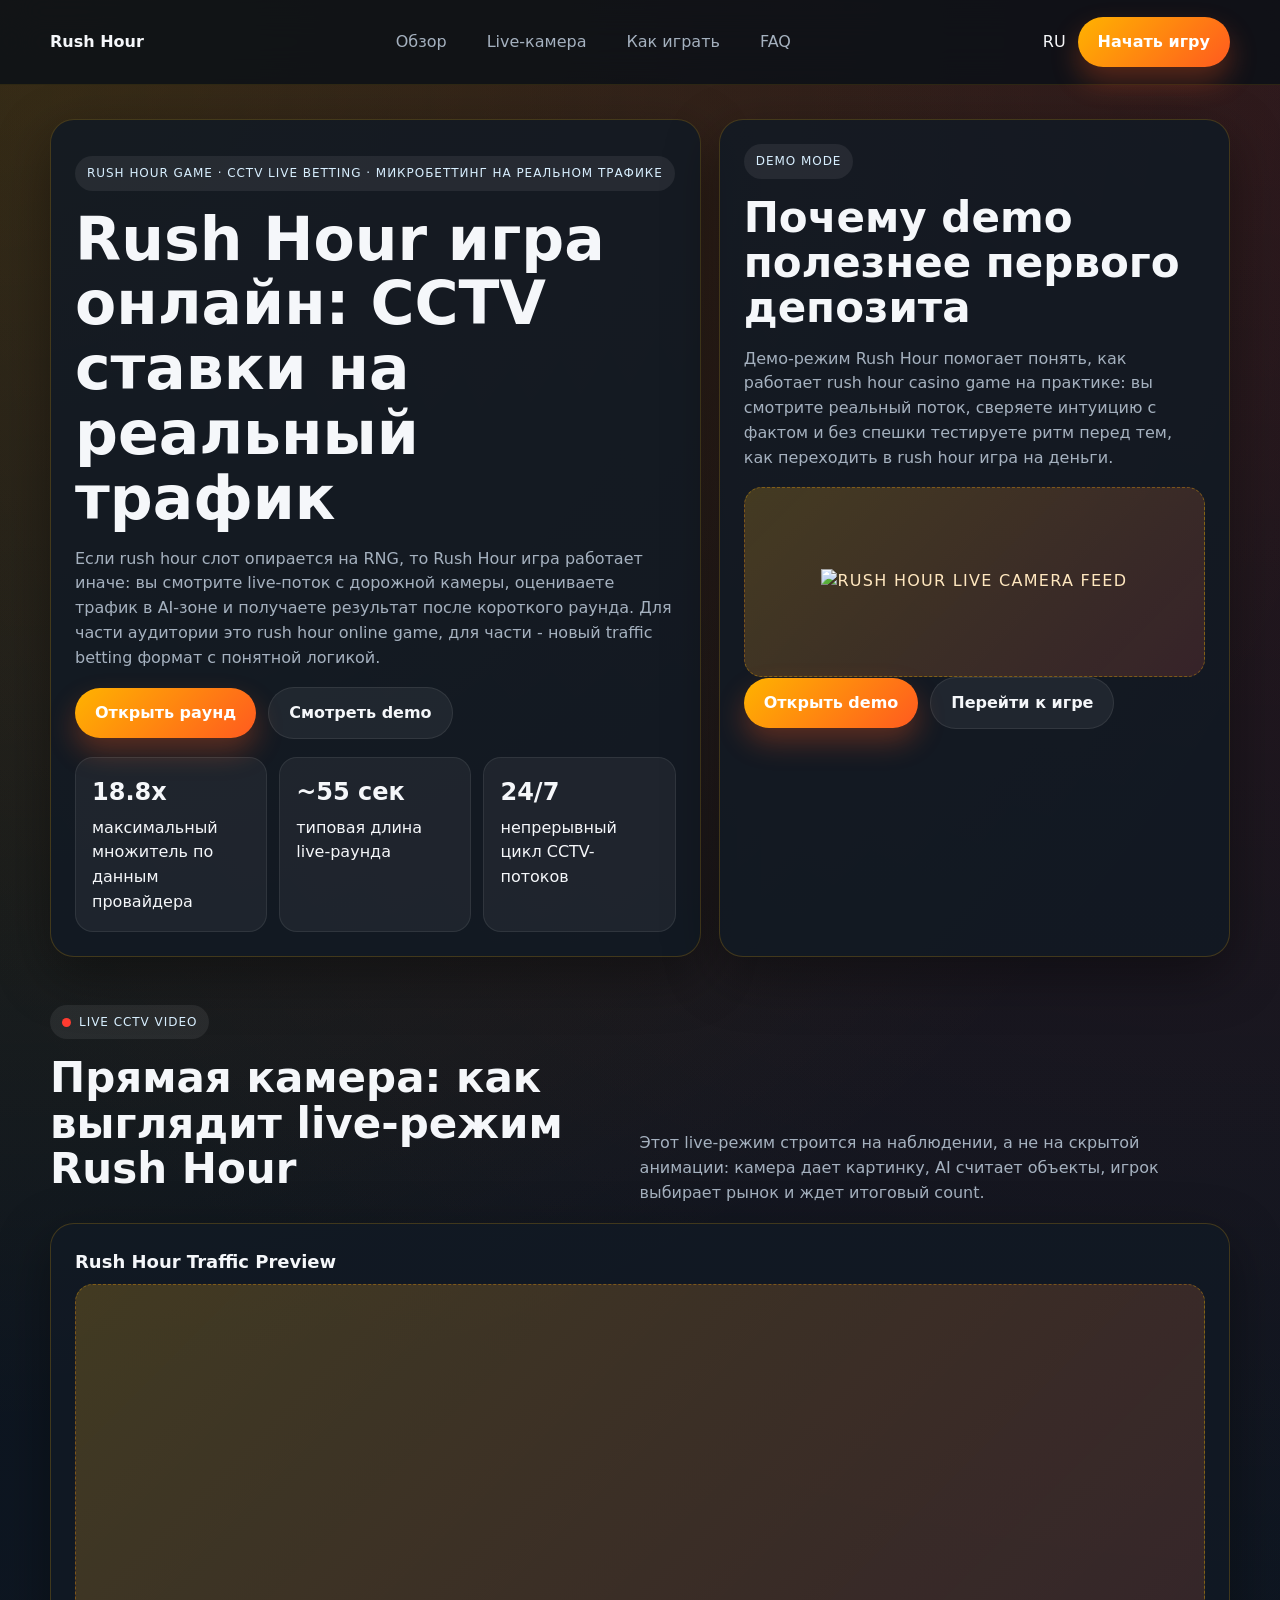
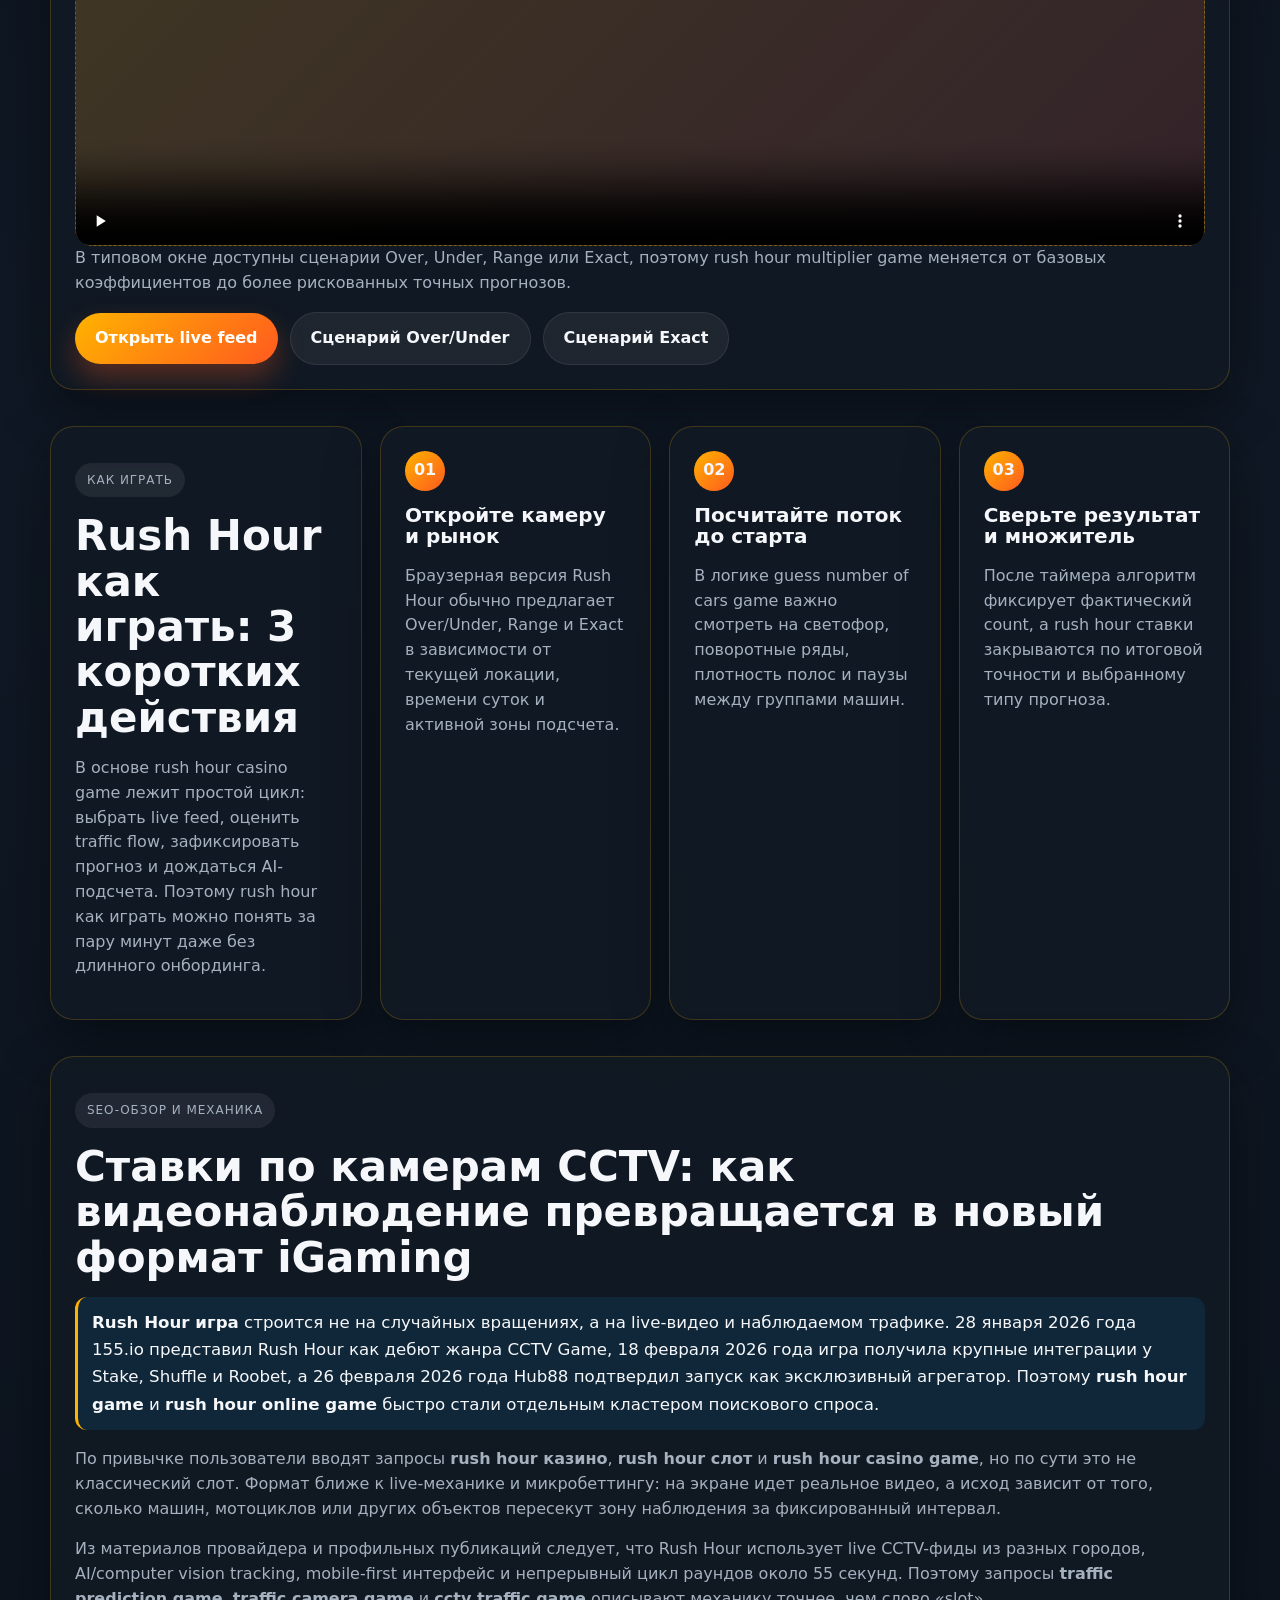
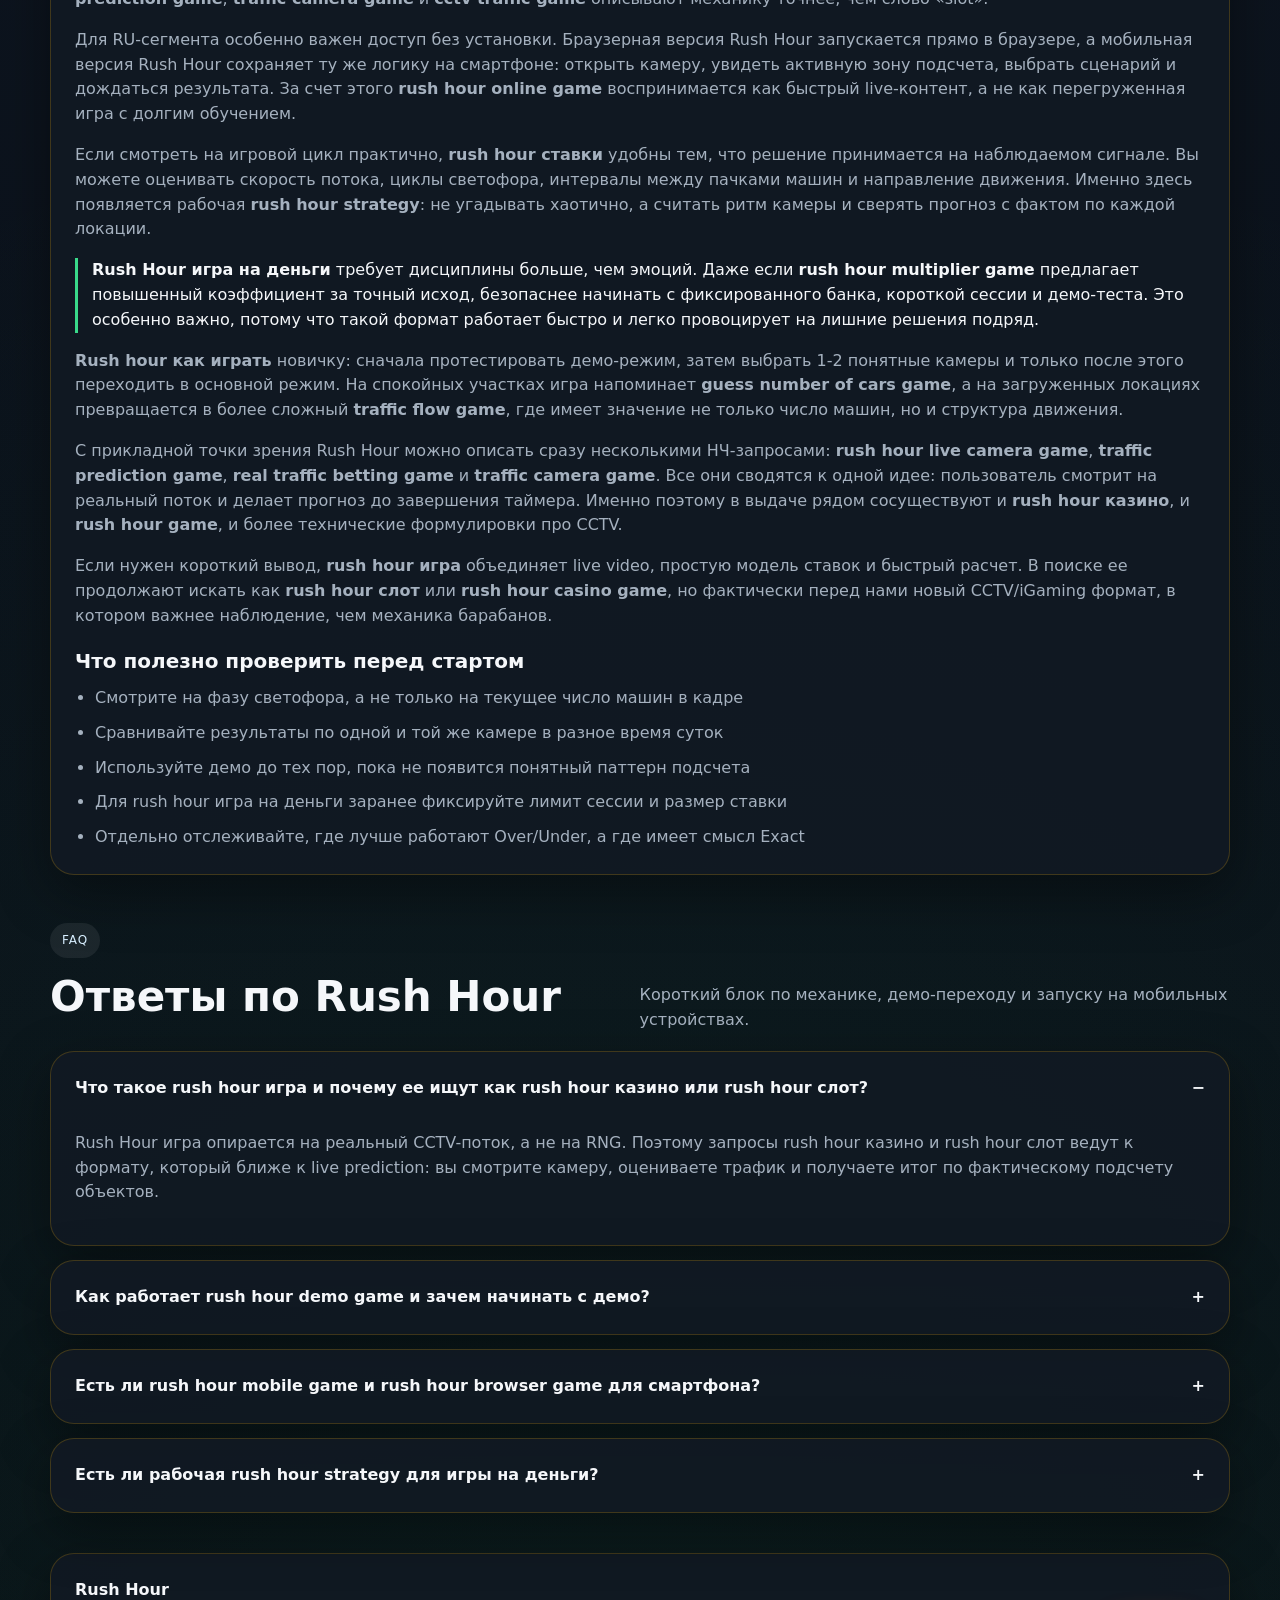
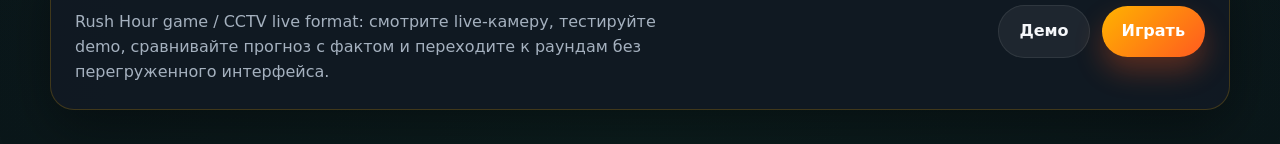
==== commit b68bfe12: "Add files via upload" ====
--- a/index.html
+++ b/index.html
@@ -26,7 +26,7 @@
   <meta property="og:url" content="https://rushhour-cctv.netlify.app/">
   <meta property="og:image" content="images/logo.jpg">
   <meta name="theme-color" content="#ffb300">
-  <link rel="stylesheet" href="./Rush Hour игра онлайн — CCTV ставки на трафик_files/styles.css">
+  <link rel="stylesheet" href="./styles.css">
 
 
   <header class="pulse-header">
@@ -289,4 +289,4 @@
 
 
 
-</body></html>
+</body></html>
--- a/styles.css
+++ b/styles.css
@@ -0,0 +1,465 @@
+:root {
+  --bg: #0a1119;
+  --bg-2: #141e2a;
+  --card: rgba(18, 26, 36, 0.88);
+  --card-border: rgba(255, 179, 0, 0.2);
+  --text: #f5f7fa;
+  --muted: #a5b1bf;
+  --accent: #ffb300;
+  --accent-2: #ff5a1f;
+  --accent-3: #39d98a;
+  --radius-xl: 24px;
+  --radius-lg: 18px;
+  --shadow: 0 18px 54px rgba(0, 0, 0, 0.38);
+  --wrap: 1180px;
+}
+
+* {
+  box-sizing: border-box;
+}
+
+html {
+  scroll-behavior: smooth;
+}
+
+body {
+  margin: 0;
+  font-family: Inter, ui-sans-serif, system-ui, -apple-system, BlinkMacSystemFont, "Segoe UI", sans-serif;
+  color: var(--text);
+  background:
+    radial-gradient(circle at top left, rgba(255, 179, 0, 0.16), transparent 28%),
+    radial-gradient(circle at top right, rgba(255, 59, 48, 0.14), transparent 32%),
+    radial-gradient(circle at bottom center, rgba(57, 217, 138, 0.08), transparent 34%),
+    linear-gradient(180deg, var(--bg) 0%, #0f1824 42%, #080d14 100%);
+  line-height: 1.55;
+}
+
+img {
+  max-width: 100%;
+  display: block;
+}
+
+a {
+  color: inherit;
+  text-decoration: none;
+}
+
+button {
+  font: inherit;
+}
+
+.wrap {
+  width: min(calc(100% - 32px), var(--wrap));
+  margin: 0 auto;
+}
+
+.pulse-card {
+  background: var(--card);
+  border: 1px solid var(--card-border);
+  border-radius: var(--radius-xl);
+  box-shadow: var(--shadow);
+}
+
+.pulse-header {
+  position: sticky;
+  top: 0;
+  z-index: 20;
+  backdrop-filter: blur(18px);
+  background: rgba(9, 15, 23, 0.8);
+  border-bottom: 1px solid rgba(255, 179, 0, 0.12);
+}
+
+.pulse-header__inner {
+  min-height: 84px;
+  display: flex;
+  align-items: center;
+  justify-content: space-between;
+  gap: 18px;
+}
+
+.pulse-brand {
+  display: flex;
+  align-items: center;
+  gap: 14px;
+}
+
+.pulse-brand__mark {
+  width: 50px;
+  height: 50px;
+  display: grid;
+  place-items: center;
+  border-radius: 16px;
+  font-weight: 900;
+  letter-spacing: 0.08em;
+  background: linear-gradient(135deg, var(--accent), var(--accent-2));
+  box-shadow: 0 10px 26px rgba(255, 179, 0, 0.3);
+}
+
+.pulse-brand__text {
+  display: grid;
+  gap: 2px;
+}
+
+.pulse-brand__text strong {
+  font-size: 16px;
+}
+
+.pulse-brand__text small,
+.pulse-kicker,
+.pulse-bonus__label {
+  text-transform: uppercase;
+  letter-spacing: 0.08em;
+  font-size: 12px;
+}
+
+.pulse-brand__text small {
+  color: var(--muted);
+}
+
+.pulse-nav,
+.pulse-actions,
+.pulse-hero__buttons,
+.pulse-bonus__buttons {
+  display: flex;
+  align-items: center;
+  gap: 12px;
+  flex-wrap: wrap;
+}
+
+.pulse-nav a {
+  color: var(--muted);
+  padding: 10px 14px;
+  border-radius: 999px;
+  transition: 0.2s ease;
+}
+
+.pulse-nav a:hover {
+  background: rgba(255, 255, 255, 0.06);
+  color: var(--text);
+}
+
+.pulse-button {
+  min-height: 46px;
+  padding: 13px 20px;
+  border-radius: 999px;
+  display: inline-flex;
+  align-items: center;
+  justify-content: center;
+  font-weight: 800;
+  transition: transform 0.18s ease;
+}
+
+.pulse-button:hover {
+  transform: translateY(-1px);
+}
+
+.pulse-button--main {
+  color: #ffffff;
+  background: linear-gradient(135deg, var(--accent), var(--accent-2));
+  box-shadow: 0 14px 28px rgba(255, 90, 31, 0.3);
+}
+
+.pulse-button--soft,
+.pulse-button--ghost {
+  color: var(--text);
+  background: rgba(255, 255, 255, 0.06);
+  border: 1px solid rgba(255, 255, 255, 0.08);
+}
+
+.pulse-hero {
+  padding: 34px 0 18px;
+}
+
+.pulse-hero__grid,
+.pulse-start__grid,
+.pulse-copy__grid {
+  display: grid;
+  gap: 18px;
+}
+
+.pulse-hero__grid {
+  grid-template-columns: 1.12fr 0.88fr;
+}
+
+.pulse-start__grid {
+  grid-template-columns: 1.15fr repeat(3, minmax(0, 1fr));
+}
+
+.pulse-copy__grid {
+  grid-template-columns: 1.08fr 0.92fr;
+}
+
+.pulse-hero__copy,
+.pulse-bonus,
+.pulse-start__main,
+.pulse-step,
+.pulse-game,
+.pulse-copy__main,
+.pulse-copy__side,
+.pulse-faq-item,
+.pulse-footer__inner,
+.pulse-win {
+  padding: 24px;
+}
+
+.pulse-kicker,
+.pulse-bonus__label {
+  display: inline-flex;
+  align-items: center;
+  padding: 8px 12px;
+  border-radius: 999px;
+  background: rgba(255, 255, 255, 0.07);
+  color: #d8efff;
+  margin-bottom: 16px;
+}
+
+h1,
+h2,
+h3 {
+  margin: 0 0 14px;
+  line-height: 1.08;
+}
+
+h1 {
+  font-size: clamp(36px, 5.4vw, 60px);
+}
+
+h2 {
+  font-size: clamp(30px, 4vw, 42px);
+}
+
+h3 {
+  font-size: 20px;
+}
+
+.pulse-lead,
+.pulse-section-head > p,
+.pulse-bonus p,
+.pulse-win span,
+.pulse-start__main p,
+.pulse-step p,
+.pulse-game p,
+.pulse-copy__main p,
+.pulse-copy__side li,
+.pulse-faq-item p,
+.pulse-footer p {
+  color: var(--muted);
+}
+
+.pulse-stats-grid {
+  display: grid;
+  grid-template-columns: repeat(3, minmax(0, 1fr));
+  gap: 12px;
+  margin-top: 18px;
+}
+
+.pulse-stats-grid article {
+  padding: 16px;
+  border-radius: var(--radius-lg);
+  background: rgba(255, 255, 255, 0.05);
+  border: 1px solid rgba(255, 255, 255, 0.08);
+}
+
+.pulse-stats-grid strong {
+  display: block;
+  font-size: 24px;
+  margin-bottom: 4px;
+}
+
+.pulse-placeholder {
+  min-height: 190px;
+  border-radius: var(--radius-lg);
+  border: 1px dashed rgba(255, 179, 0, 0.34);
+  background:
+    linear-gradient(135deg, rgba(255, 179, 0, 0.18), rgba(255, 59, 48, 0.12)),
+    rgba(255, 255, 255, 0.03);
+  display: grid;
+  place-items: center;
+  color: #ffe7bf;
+  text-transform: uppercase;
+  letter-spacing: 0.08em;
+}
+
+section {
+  padding: 18px 0;
+}
+
+.pulse-section-head {
+  display: flex;
+  align-items: end;
+  justify-content: space-between;
+  gap: 18px;
+  margin-bottom: 18px;
+}
+
+.pulse-section-head > p {
+  margin: 0;
+  max-width: 58ch;
+}
+
+.pulse-wins__board,
+.pulse-game-grid,
+.pulse-faq-list {
+  display: grid;
+  gap: 14px;
+}
+
+.pulse-wins__board {
+  grid-template-columns: repeat(3, minmax(0, 1fr));
+}
+
+.pulse-win strong {
+  display: block;
+  margin-bottom: 8px;
+  font-size: 18px;
+}
+
+.pulse-step span {
+  display: inline-grid;
+  width: 40px;
+  height: 40px;
+  place-items: center;
+  border-radius: 999px;
+  background: linear-gradient(135deg, var(--accent), var(--accent-2));
+  font-weight: 900;
+  margin-bottom: 14px;
+}
+
+.pulse-game-grid {
+  grid-template-columns: repeat(3, minmax(0, 1fr));
+}
+
+.pulse-game {
+  overflow: hidden;
+}
+
+.pulse-game__body {
+  padding-top: 18px;
+  display: grid;
+  gap: 12px;
+}
+
+.pulse-copy__side ul {
+  margin: 0;
+  padding-left: 20px;
+  display: grid;
+  gap: 10px;
+}
+
+.pulse-faq-item {
+  overflow: hidden;
+}
+
+.pulse-faq-item button {
+  width: 100%;
+  border: 0;
+  background: transparent;
+  color: var(--text);
+  display: flex;
+  align-items: center;
+  justify-content: space-between;
+  gap: 12px;
+  padding: 0;
+  text-align: left;
+  font-weight: 800;
+  cursor: pointer;
+}
+
+.pulse-faq-item div {
+  display: none;
+  padding-top: 14px;
+}
+
+.pulse-faq-item[data-open="true"] div {
+  display: block;
+}
+
+.pulse-footer {
+  padding: 22px 0 34px;
+}
+
+.pulse-footer__inner {
+  display: flex;
+  align-items: center;
+  justify-content: space-between;
+  gap: 18px;
+  flex-wrap: wrap;
+}
+
+.pulse-footer p {
+  margin: 8px 0 0;
+  max-width: 58ch;
+}
+
+@keyframes signalPulse {
+  0% {
+    opacity: 1;
+    box-shadow: 0 0 0 0 rgba(255, 59, 48, 0.72);
+  }
+  70% {
+    opacity: 0.78;
+    box-shadow: 0 0 0 10px rgba(255, 59, 48, 0);
+  }
+  100% {
+    opacity: 1;
+    box-shadow: 0 0 0 0 rgba(255, 59, 48, 0);
+  }
+}
+
+@media (max-width: 1100px) {
+  .pulse-hero__grid,
+  .pulse-start__grid,
+  .pulse-copy__grid {
+    grid-template-columns: 1fr;
+  }
+
+  .pulse-wins__board,
+  .pulse-game-grid {
+    grid-template-columns: repeat(2, minmax(0, 1fr));
+  }
+
+  .pulse-nav {
+    display: none;
+  }
+
+  .pulse-header__inner {
+    min-height: auto;
+    padding: 14px 0;
+  }
+}
+
+@media (max-width: 640px) {
+  .wrap {
+    width: min(calc(100% - 20px), var(--wrap));
+  }
+
+  .pulse-hero__copy,
+  .pulse-bonus,
+  .pulse-start__main,
+  .pulse-step,
+  .pulse-game,
+  .pulse-copy__main,
+  .pulse-copy__side,
+  .pulse-faq-item,
+  .pulse-footer__inner,
+  .pulse-win {
+    padding: 18px;
+  }
+
+  .pulse-actions,
+  .pulse-hero__buttons,
+  .pulse-bonus__buttons {
+    width: 100%;
+    flex-direction: column;
+  }
+
+  .pulse-button {
+    width: 100%;
+  }
+
+  .pulse-stats-grid,
+  .pulse-wins__board,
+  .pulse-game-grid {
+    grid-template-columns: 1fr;
+  }
+}
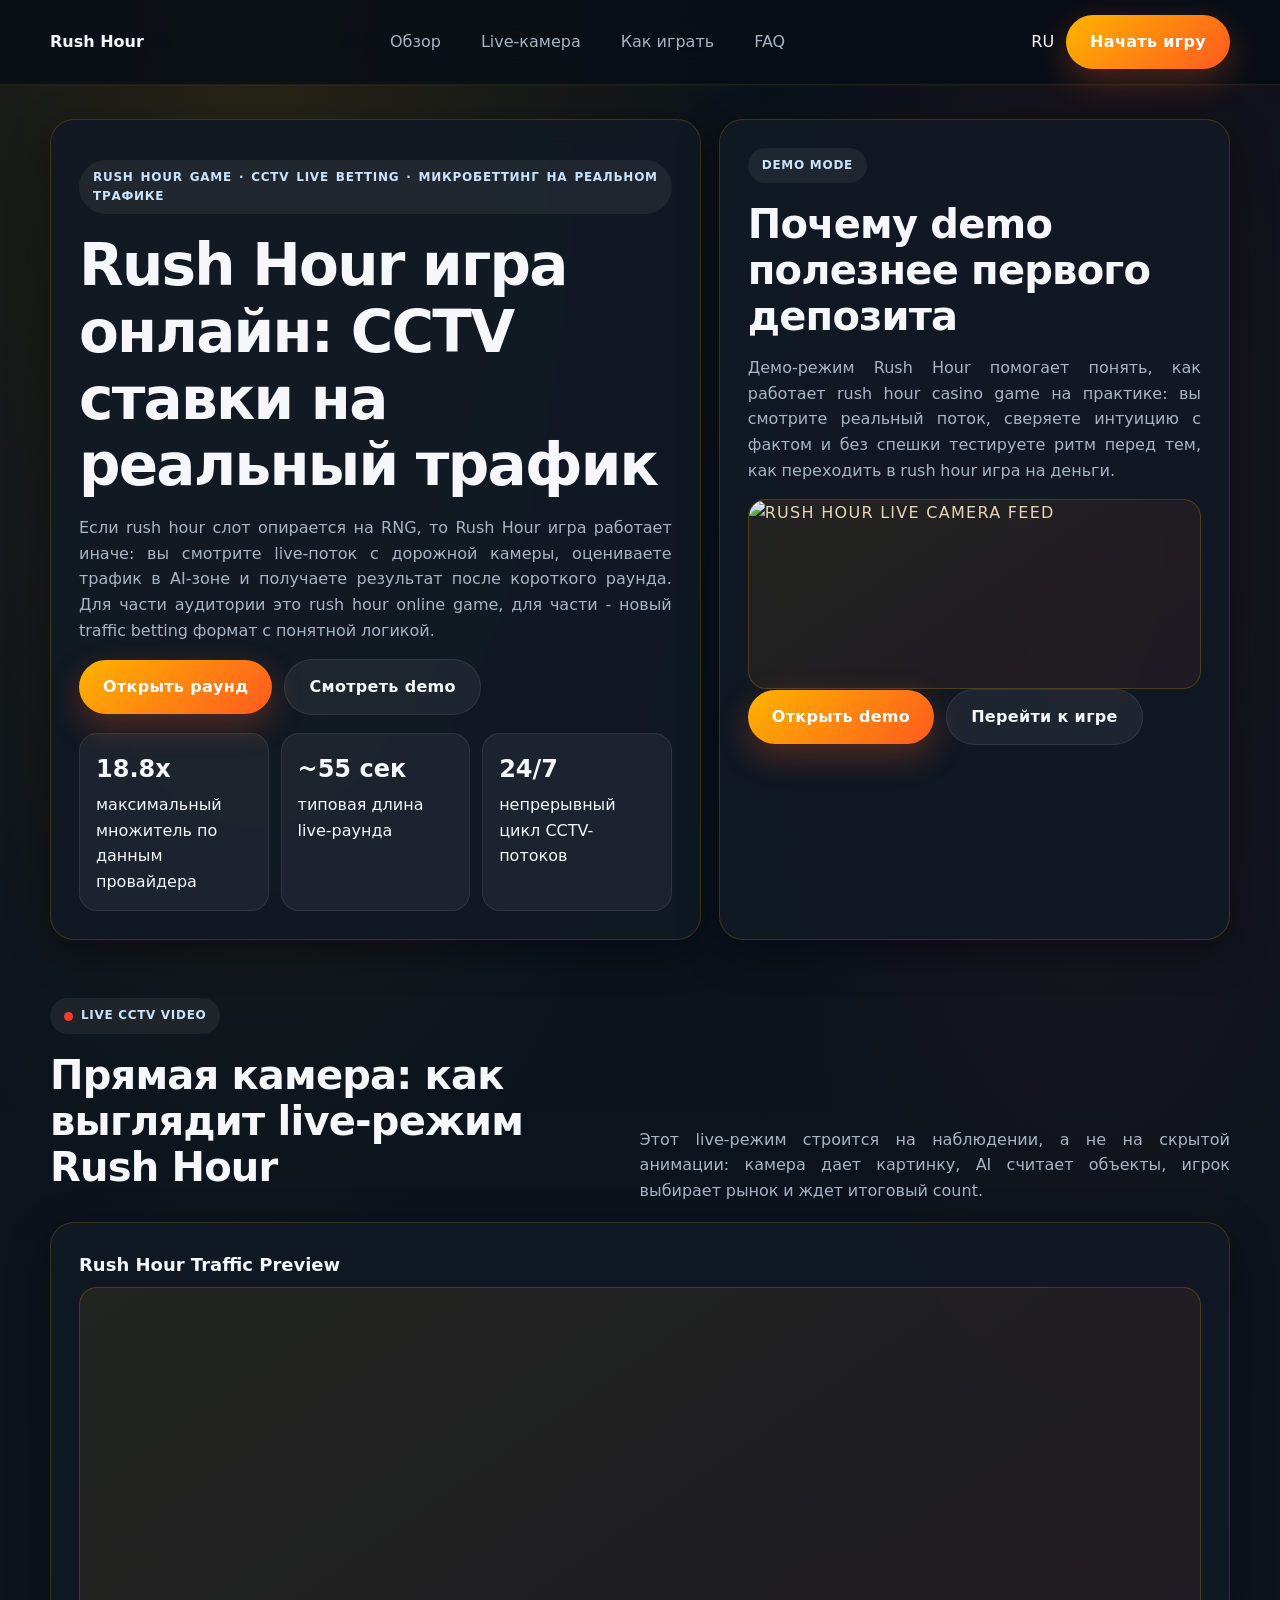
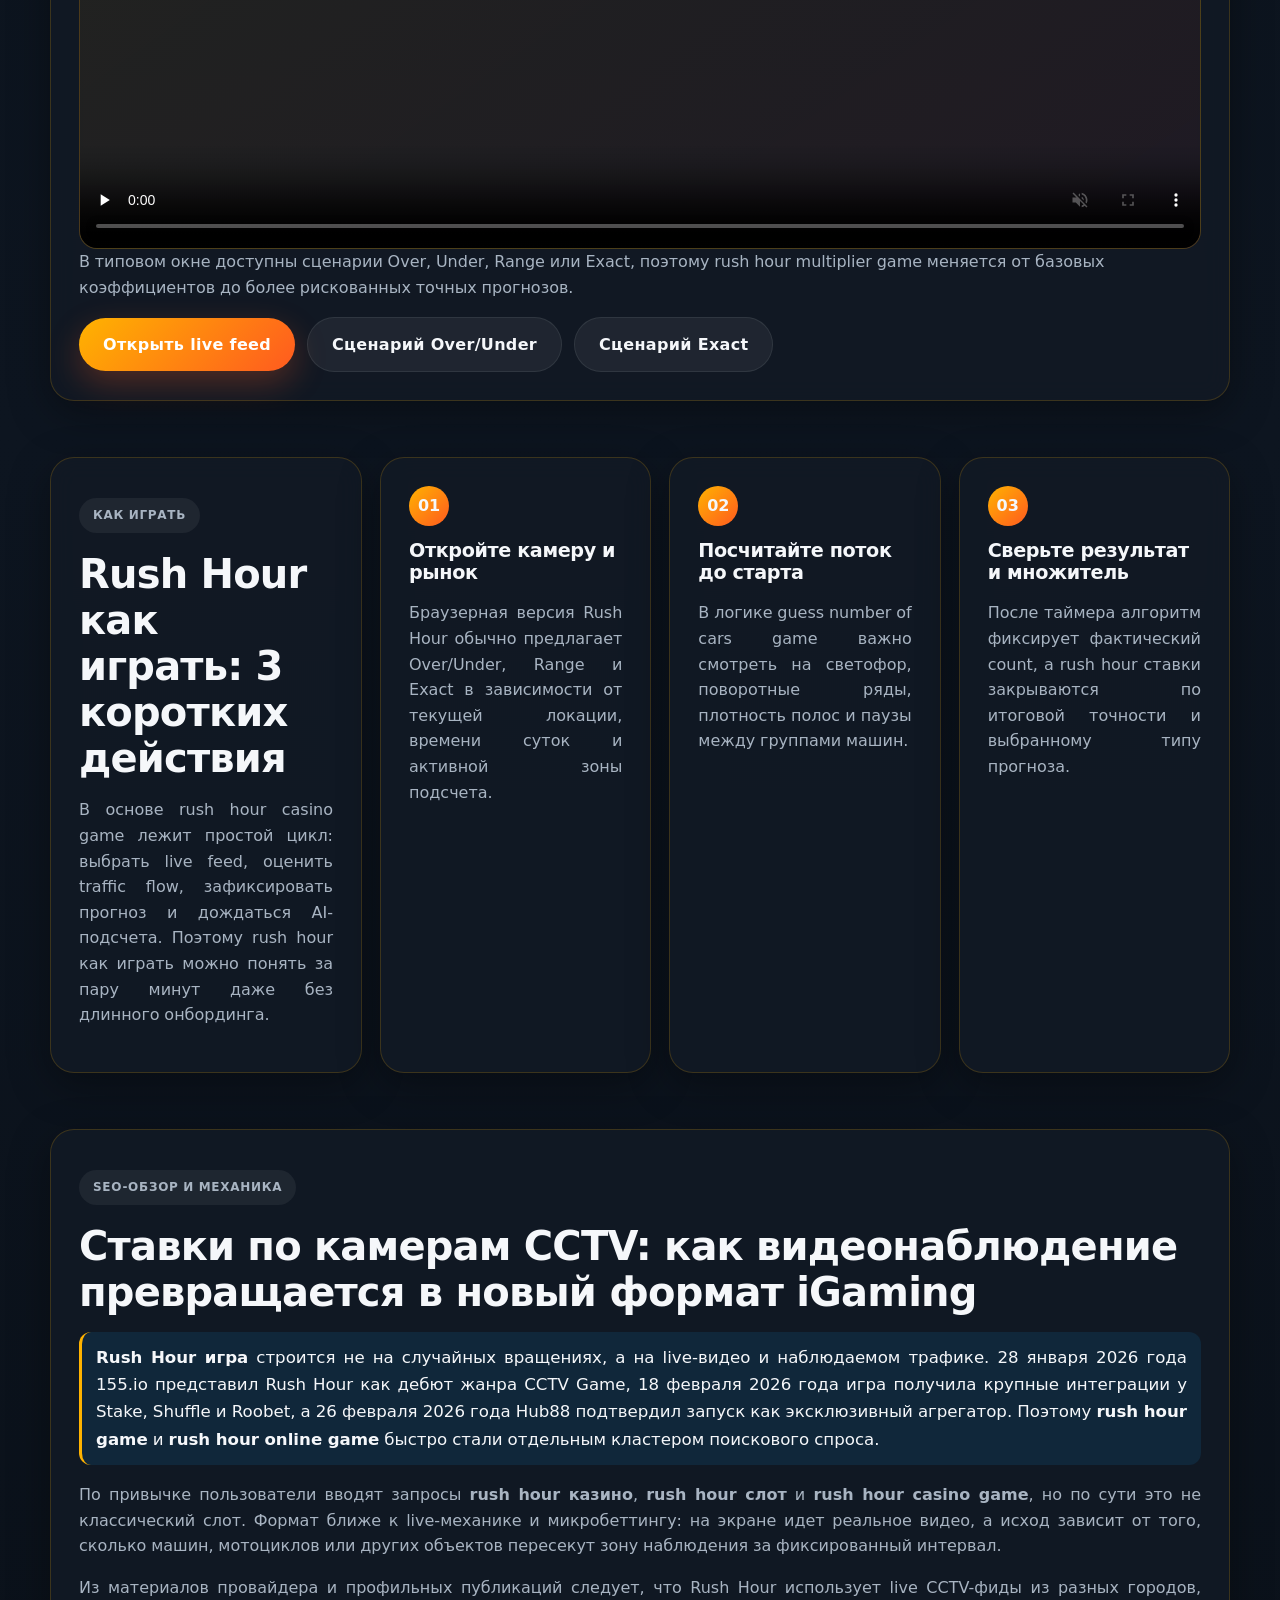
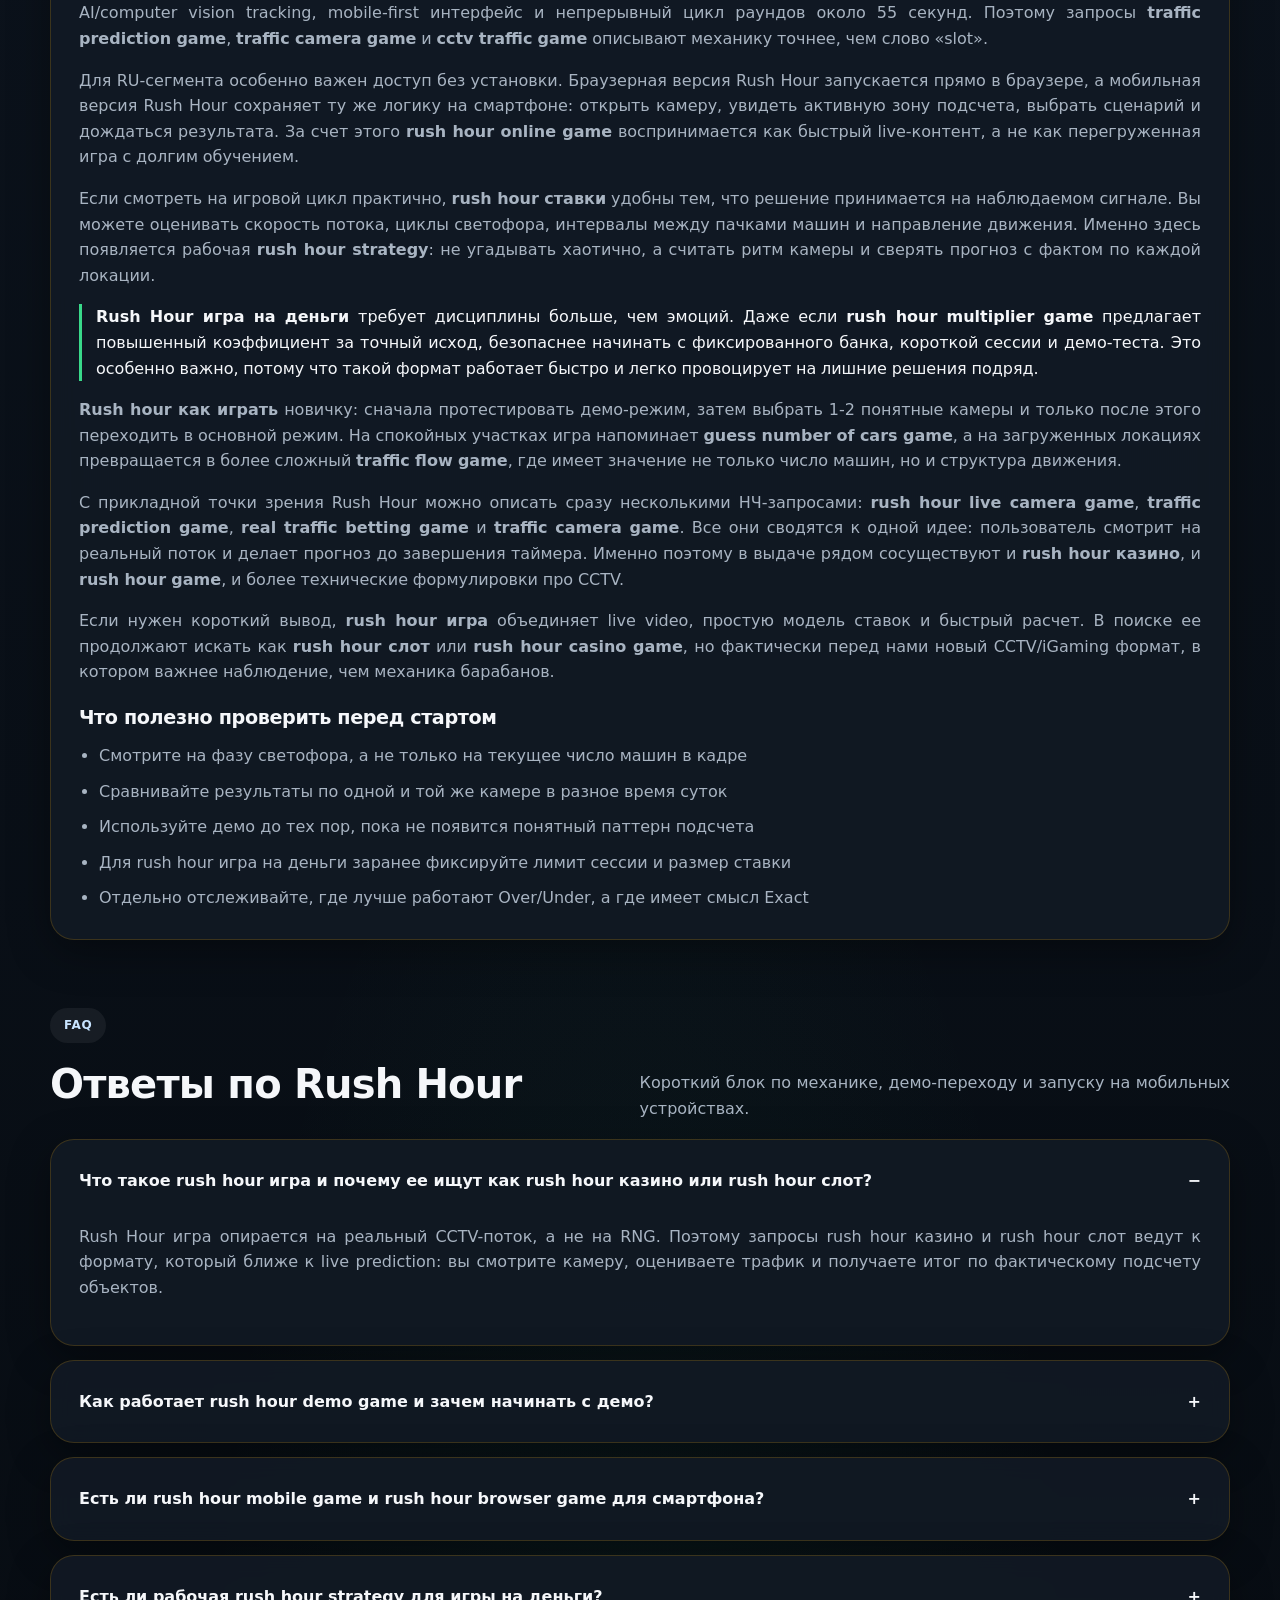
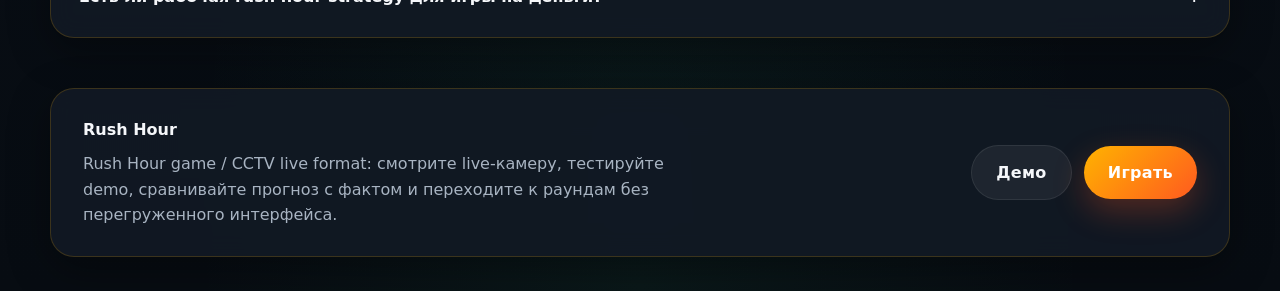
==== commit 4adead0e: "Add files via upload" ====
--- a/index.html
+++ b/index.html
@@ -11,6 +11,7 @@
 
     <meta name="description" content="Rush Hour игра онлайн для RU-сегмента: live CCTV-камеры, AI-подсчет, демо, rush hour ставки, mobile game, browser game и обзор нового traffic prediction формата.">
     <meta name="viewport" content="width=device-width, initial-scale=1">
+    <link rel="icon" type="image/avif" href="./faviconl.avif">
 <style type="text/css" id="operaUserStyle"></style><style type="text/css">:root img[style*="//counter.yadro.ru/"], :root img[src^="/stat/"][width="88"][height="31"], :root img[src*="top.mail.ru/counter?"], :root img[src*="cycounter"][width="88"][height="31"], :root img[src*="://r.i.ua/"], :root img[src*="://c.bigmir.net/"], :root a[href^="http://hitcounter.ru/top/stat.php"], :root a[href^="http://click.hotlog.ru/"], :root a[href*="/rating/"] > img[width="88"][height="31"], :root a#mobtop[title^="Рейтинг мобильных сайтов"], :root [title="uWeb Counter"], :root [title="uCoz Counter"], :root .min-width-normal > #popup_container ~ #fade, :root .min-width-normal > #popup_container, :root body > div[class^="_"][class*=" _"][class$="_stBig"], :root body > div[style="position: fixed; z-index: 999999; width: 400px; height: 308px; right: 5px; bottom: 5px;"], :root .flex-promo-series > .left-col > :not(#players):not(.serial-series-info), :root a[href*="://news.mirtesen.ru/newdata/"], :root .app.blog-post-page #blog-post-item-video-ad, :root #root > .app .sportrecs, :root #root > .app #very-right-column, :root body.has-brand .b-content__main > div[style^="height: 250px; overflow: hidden;"], :root body.has-brand .b-content__main > div[id]:not([class]):empty, :root body.has-brand .b-content__main .b-player a[href*="aHR0c"], :root div[style="width: 252px; height: 450px; position: fixed; right: 0px; top: 0px; overflow: hidden; z-index: 10000;"], :root thetruestory-widget-top, :root object[data^="blob"], :root img[width="160"][height="600"], :root iframe[src*="trafic-media.ru"], :root iframe[src*="hd.gg33.top/"], :root iframe[src*="fwdcdn.com/frame/partners/"], :root iframe[src*="ads.exosrv.com"], :root iframe[src*="://vidroll.ru/"], :root iframe[src*="://promo-bc.com/"], :root iframe[src*="://partner-widget.vsesdal.com/"], :root iframe[src*="://mark-media.com.ua"], :root iframe[src*="://ab.adpro.com.ua/"], :root iframe[src*="/mixadv_"], :root iframe[src*="/carta.ua/ajax/widget."], :root iframe[src*="/3647.tech"], :root iframe[id^="republer"], :root iframe[data-src*="fwdcdn.com/frame/partners/"], :root div[id^="yandex_rtb"], :root div[id^="trafmag_"], :root div[id^="tizerws_"], :root div[id^="rtn4p"], :root div[id^="republer_"], :root div[id^="news_nest_net_ru"], :root div[id^="news_nest_msk_ru"], :root div[id^="news_2xclick_ru_"], :root div[id^="join_informer_"], :root div[id^="itizergroup_"], :root div[id^="infox_"], :root div[id^="gnezdo_ru_"], :root div[id^="cpa_rotator_block"], :root div[id^="beroll_rotator"], :root div[id^="b_tz_"], :root div[id^="admixer_"], :root div[id^="admixer-"], :root div[id^="DIV_DA_"], :root img[onclick*="clustrmaps.com/counter/"], :root div[id*="Teaser_Block"], :root div[data-server-rendered="true"] > div[id^="la-"], :root div[data-adv-type="dfp"], :root iframe[src^="https://a.adtng.com/"], :root div[class^="da-ya-widget"], :root div[class^="da-widget-"], :root div[class^="block_fortress"], :root div[class^="bidvol-widget-"], :root div[class^="adfinity_block_"], :root div[class*="td-a-rec-id-"], :root #root > .app .partner-block-wrapper, :root div[class*="spklw"][data-type="ad"], :root a[onclick*="trtkp.ru"], :root a[onclick*="https://dzen.ru/news/?favid="], :root iframe[src*="litres.ru/static/widgets"], :root a[href^="https://www.juicer.io?referrer="], :root a[href^="https://wcm-ru.frontend.weborama.fr/fcgi-bin/dispatch.fcgi?"], :root a[href^="https://relap.io/"][href*="promo_ad_link"], :root a[href^="https://msetup.pro"], :root a[href^="https://bongacams"][href*="com/track?"], :root a[href^="http://trafmaster.com"], :root a[href^="http://traderstart.mirtesen.ru"], :root a[href^="http://tds-2.ru"], :root a[href^="http://glprt.ru/affiliate/"], :root a[href^="http://datxxx.com"], :root a[href^="http://browserload.info/"], :root a[href^="http://amigodistr.ru/"], :root img[data-src="https://catalog.orbita.co.il/orbita.gif"], :root a[href^="/images/obmen/"][href$=".php"][target="_blank"], :root a[href^="/go/ufiler?"], :root a[href^="/go/ubar?"], :root a[href="http://advert.mirtesen.ru/"], :root a[href*="zdravo-med.ru"], :root a[href*="xxxrevpushclcdu.com"], :root a[href*="ultrabit.ws"], :root a[href*="tvks.ru"], :root a[href*="trklp.ru"], :root a[href*="traflabs.xyz"], :root div[id^="CGCandy"], :root a[href*="tptrk.ru"], :root a[href*="top.24smi.info"], :root a[href*="thor-media.ru/click/"], :root a[href*="shakespoint.com"], :root a[href*="bgrndi.com"], :root a[href*="shakesin.com"], :root a[href*="shakescash.com"], :root a[href^="https://homyanus.com"], :root a[href*="://profiledbase.com/"], :root a[href*="please-direct.me"], :root a[href*="please-direct.com"], :root a[href*="://landingtracker.com/"], :root [data-link*="//ufiler-pro2.ru"], :root a[href*="offhealth.ru"], :root a[href*="lifebloggersz.ru"], :root a[href*="navaxudoru.com"], :root a[href*="makegreat.website"], :root a[href*="m1cpl.ru"], :root #root > .app .adfox-top, :root a[href*="joycasino.com/?partner="], :root a[href*="idealmedia.io"], :root span[data-ez-ph-id], :root a[href*="gpclick.ru"], :root a[href*="gocdn.ru"], :root a[href*="//softboxik1.ru/"], :root a[href*="flylinks.pw"], :root [data-la-block-show-id], :root a[href*="films.ws"], :root .section-subheader > .section-hotel-prices-header, :root a[href*="feellights.ru"], :root a[href*="cpl11.ru"], :root a[href*="://parandaya.com"], :root a[href*="cosmolot.me/"][href*="banner"], :root a[href*="cmsmodnews.com"], :root a[href*="ads2-adnow.com"], :root a[href*="://ya-cdn.ru/r/"], :root a[href*="://www.meendoru.net/?partner="], :root a[href*="://womens-journal.ru/"], :root a[href*="://vse-sdal.com/promo/"], :root [id^="ad-wrap-"], :root a[href^="https://go.tmrjmp.com"], :root a[href*="://ufiler-pro.ru/"], :root topadblock, :root a[href*="://tracker.partnersmelbet.ru/"], :root a[href*="://topclicks.club/"], :root a[href*="://tlmnt"][href*="/tracker/?partner="], :root a[title="TopTracker.Ru - Рейтинг трекеров."], :root a[href*="://clickstats.fun/"], :root a[href*="://techdmn.com/"], :root [onclick*="traffic-media.co"], :root a[href^="https://tracker.loropartners.com/"], :root a[href*="://tatarkoresh.ru"], :root .flex-promo-series > .right-col a[href][target="_blank"], :root [class^="fpm_"][class*="_crss"], :root a[href*="://superiortds.ru/"], :root a[href*="://sugisatomi.com/"], :root div[data-dfp-id], :root a[href*="://shusnarmuk.com/"], :root a[href*="://segodnia.club/"], :root [data-cl-spot-id], :root [href*="driverpack.io/"], :root a[href*="cpagetti1.com"], :root a[href*="://search-cdn.ru/r/"], :root a[href*="://ruprivate.club/"], :root a[href^="https://kshop"][href*=".com/"], :root a[href*="://ruonline.bar/"], :root a[href^="http://eaplay.ru/"], :root amp-connatix-player, :root a[href*="://riaccaw.com/"], :root [href^="https://join.playboyplus.com/track/"], :root a[href*="://hypmag.ru/search/pereh.php"], :root a[href*="://reidancis.com/"], :root a[href*=".cfm?domain="][href*="&fp="], :root a[href*="://ya-browser.ru/r/"], :root a[href*="://refpamjeql.top/"], :root [data-mobile-ad-id], :root a[href*="://ref.studwork.ru/"], :root a[href*="://r.advg.agency/"], :root a[href*="/onvix.tv/promo/"][target=_blank], :root a[href*="://premiumredir.ru/"], :root a[href*="://lobar.site/r/"], :root div[id^="advertur_"], :root a[href*="://lapina.xyz/"], :root a[href*="://lapina.best/"], :root a[href*="/rlink/simptizer/"], :root a[href*="://gopremiumsoft.com/"], :root a[href*="://go.progfile.space/r/"], :root a[href*="://go.bundlebyte.net/r/"], :root div[data-ad-region], :root a[href*="shakesclick.com"], :root a[href*="://go.btraffic.net/"], :root a[href*="://getbrauzer.ru/"], :root a[href*="://newbrowserme.ru/"], :root a[href*="://gertadv.ru/"], :root a[href*="torrentum.ru"], :root a[href*="://filesmytop.ru/"], :root [href^="https://www.mypillow.com/"] > img, :root a[href*="://fast2click.ru/"], :root a[href*="tvkw.ru"], :root a[href*="://etcodes.com/"], :root a[href*="://et-cod.com/"], :root a[href^="https://go.xxxjmp.com"], :root a[href*="://elgrur.com/"], :root a[href*="://doxod24.online/"], :root a[href*="://clickrpk.com/"], :root a[href*="://bubblevard.com/"], :root a[href*="://bs.serving-sys.ru/"], :root a[href^="http://com-1.pro/"], :root a[href^="https://www.effectiveratecpm.com/"], :root a[href*="://betahit.click/"], :root div[id^="adfox_"], :root a[href*="://bestnewsoft.ru/"], :root a[href*="://analyticsq.com"], :root a[href*="//universalin.info/"], :root a[href*="kodielinktrust.ru"], :root iframe[src*="://rstbtmd.com/"], :root a[href*="://101partners-stat2.com/"], :root .nya-slot[style], :root a[href*="://vpnbrowser.ru/"], :root a[href*="/uni-lnk.com/"], :root a[href*="://getyoursoft.ru/"], :root a[href*="/sb/clk/"], :root a[href*="/rapidtor.site"], :root a[href*="://extlinka.ru/"], :root a[href*="/rapidtor.ru"], :root a[href*="/onvix.me/promo/"][target=_blank], :root a[href^="https://streamate.com/landing/click/"], :root a[href*="/newbrowser.club/"], :root a[href^="https://www.adultempire.com/"][href*="?partner_id="], :root a[href*="/myuniversalnk.net/"], :root a[href*="/myuniversalnk.com/"], :root a[href*="/mosday.ru/ad/"], :root a[href*="/loaderu.ru/"], :root a[href^="https://prime.rambler.ru/promo/"], :root a[href^="//s.zlinkd.com/"], :root a[href*="/installpack.net"], :root a[href*="/go.1k3.net/"], :root object[data*="ads.com/clk.swf"], :root a[href*="/eversaree.bid"], :root a[href*="/afftraf.co/"], :root a[href*="://yadistr.ru/"], :root a[href*="//yojlf.com"], :root a[href*="://installpack.ru"], :root a[href*="//viruniversal.com/"], :root [class^="flat_"][class*="_crss"], :root a[href*="netcrys.com"], :root a[href^="https://postback1win.com/"], :root a[href*="//utimg.ru/"], :root a[onmousedown^="this.href='https://paid.outbrain.com/network/redir?"], :root a[href*="//universalut.info/"], :root a[href*="//universalini.info/"], :root a[href*="//ubar.pro"], :root a[href*="//ubar-pro"], :root a[href*="://matchnow.info"], :root a[href*="/u-loads.ru/"], :root [href^="http://www.mypillow.com/"] > img, :root a[href^="//go.eabids.com/"], :root a[href*="//tranqvilius.com/"], :root div[data-adzone], :root a[href*="://tele.gg/"], :root a[href*="//tiruniversal.com/"], :root div[data-id^="div-gpt-ad-"], :root a[href*="//tekaners.com/"], :root [href^="https://optimizedelite.com/"] > img, :root a[href^="https://www.dating-finder.com/signup/?ai_d="], :root a[href*="//tdsrotate.ru/"], :root a[href*="//restofarian.com"], :root a[href^="https://www.friendlyduck.com/AF_"], :root a[href^="https://quotationfirearmrevision.com/"], :root a[href*="//refpabjgth.top/"], :root a[href*="//newbrowser.me/"], :root a[href*="refpazus.top"], :root a[href^="https://bongacams10.com/track?"], :root a[href*="//loderna.ru"], :root [href^="https://www.restoro.com/"], :root a[href*="//loderls.ru"], :root a[href^="https://tour.mrskin.com/"], :root #BlWrapper > .b-temp_rbc, :root a[href*="//historategory.com/"], :root a[href*="//go.webredir.net/r/"], :root a[href^="https://fc.lc/ref/"], :root a[href*="//go.leadassets.net/r/"], :root a[href*="//getmybrowser.ru/"], :root a[href*="://ya-distrib.ru/r/"], :root [href^="https://www.hostg.xyz/"] > img, :root a[href*="//clickdome.online/"], :root a[href*="//gerocenius.com/"], :root a[href*="//givemysoft.ru/"], :root a[href*="//febrare.ru/"], :root a[href*="advertwebgid.ru"], :root [id^="ad_slider"], :root div[id^="apn_native_ad_slot_"], :root a[href*="//ext-load.net"], :root a[href*="//dzen.ru"][href*="favid"], :root a[href^="https://www.adskeeper.com"], :root a[href*="bestforexplmdb.com"], :root a[href*="/universalsrc.com/"], :root a[href*="//bestonewos.com/"], :root a[href*="//avertise.ru/"], :root a[href*="//advtise.ru/"], :root div[id^="traffim-widget"], :root a[href*="//24smi."][href*="/top/"], :root a[href*="://gonewfiles.ru/"], :root a[data-redirect^="https://paid.outbrain.com/network/redir?"], :root a[href*="//12traffic.ru/"], :root a[href^="https://s.zlinkd.com/"], :root a[href*=".ufiler.pro/"], :root a[href*="://ufiler-download.ru/"], :root [data-testid^="taboola-"], :root a[href^="https://trk.nfl-online-streams.club/"], :root a[href*=".pokupkins.ru"], :root a[href*="://topsofto.ru/"], :root a[href*=".orgsales.ru"], :root [src^="//am15.net/?"], :root .novelty-banner ~ .dle_b_help > a[target="_blank"], :root [onclick*="mixadvert.com"], :root .base-page_container > .banerRight, :root a[href*="lifenews24x7.ru"], :root .banner-img > .pbl, :root [onclick*="//msetup.pro/"], :root [id^="unit_"] > a[href*="://vrf.ru"], :root a[href^="https://a.candyai.love/"], :root [href^="https://trkleads.su/click/"], :root #root > .app > .sticky-button, :root [href^="https://download.cdn.yandex.net/yandex-tag/weboffer/"], :root [href*="postlnk.com"], :root [href*="pigiuqproxy.com"], :root a[href^="https://pb-imc.com/"], :root a[href*=".braun634.com/"], :root [href*="://morelnk.ru/"], :root [href*="://go.leadgid.ru/aff_c?"], :root a[href*="mixadvert.com"], :root a[href*="/ogclick.com/api/redirect"], :root [data-link*="://topclicks.club/"], :root [href*="://edgrmtracking.com/"], :root [href*="://clickpzk.com/"], :root [href*="://click.1k3web.net/"], :root [href*="://click.1k3web.com/"], :root [href*="/vaigowoa.com"], :root a[href^="https://www.liquidfire.mobi/"], :root a[href*="intovarro.ru"], :root [href*="/uni-tds.com/"], :root [href*="//takenewsofts.ru/"], :root a[href*="go.ad2up.com"], :root a[href^="https://hot-growngames.life/"], :root [data-src^="https://news.te.ua/widget/"], :root [data-membrana-container], :root [data-link*="://ubar-pro"], :root a[href*="sandratand.ru"], :root .header-banner > #moneyback[target="_blank"], :root [data-link*="/sb/clk/"], :root [data-la-show-block-id], :root div[id^="zcbclk"], :root [data-la-custom-block], :root a[href*="herrabjec.pro"], :root [data-la-block], :root [data-href^="https://download.cdn.yandex.net/yandex-tag/weboffer/"], :root [class^="fpm_"][class*="_out"], :root a[href^="http://luckiestclick.com/goto."], :root [class^="fpm_"][class*="_cross"], :root [href*=".drp.su/"], :root div[id^="ad-div-"], :root [class^="flat_"][class*="_modal"], :root div[id^="adpartner-jsunit-"], :root a[href*="/yfiles1.ru"], :root a[href*="wow-partners.com/click.php"], :root [class^="flat_"][class*="_cross"], :root [data-testid="adBanner-wrapper"], :root .fp-player > div[style*="position: absolute"][style*="inset: 0px"][style*="overflow: hidden"][style*="z-index:"][style*="background: transparent"][style*="display: block"], :root .content_rb[id^="content_rb_"], :root a[href*="//loderla.online"], :root .base-page_center > .banerTopOver, :root #adv_unisound ~ #main > #slidercontentContainer, :root a[href^="http://cam4com.go2cloud.org/aff_c?"], :root #adv_unisound ~ #ad_module_cont > [id^="ad_module"], :root a[href*="/get-torrent.ru"], :root #adv_kod_frame ~ #gotimer, :root a[href^="https://ad.zanox.com/ppc/"] > img, :root #MT_overroll ~ div[class][style="left:0px;top:0px;height:480px;width:650px;"], :root a[href*="//appt12mn.com/"], :root a[href*="://offergate-apps-phkr.com/"], :root span[id^="ezoic-pub-ad-placeholder-"], :root ins.adsbygoogle[data-ad-slot], :root a[href^="http://tc.tradetracker.net/"] > img, :root ins.adsbygoogle[data-ad-client], :root a[href^="https://go.xlviirdr.com"], :root img[src^="https://s-img.adskeeper.com/"], :root guj-ad, :root gpt-ad, :root div[ow-ad-unit-wrapper], :root a[href*="//refpaewsbc.top/"], :root img[src*="//i.i.ua/r/"], :root div[id^="zergnet-widget"], :root div[id^="smi_teaser_"], :root [href*="://track.leadbazaar.co/click?"], :root div[id^="vuukle-ad-"], :root a[href*="://dafeb.ru/"], :root div[id^="taboola-stream-"], :root [href^="https://go.xlrdr.com"], :root div[id^="sticky_ad_"], :root div[id^="st"][style^="z-index: 999999999;"], :root a[href*="muz-loader.site"], :root a[href*="clickscloud.net"], :root div[id^="rc-widget-"], :root div[id^="mrec-leaderboard-"], :root div[id^="gpt_ad_"], :root div[id^="ezoic-pub-ad-"], :root a[href*="fortedrow.pro"], :root div[id^="dfp-ad-"], :root a[href^="http://sneakyadministration.com/"], :root div[id^="crt-"][style], :root #root > .app .brand-widget__right-cl, :root div[id^="adspot-"], :root a[href*="trk-1.com"], :root div[id^="adrotate_widgets-"], :root ps-connatix-module, :root div[id^="ad_position_"], :root img[title="bigmir)net TOP 100"], :root div[id*="ScriptRoot"], :root div[id*="MarketGid"], :root div[data-id-advertdfpconf], :root hl-adsense, :root div[data-contentexchange-widget], :root div[data-alias="300x250 Ad 2"], :root div[data-adunit], :root div[data-adunit-path], :root div[data-adname], :root [data-wpas-zoneid], :root div[data-ad-placeholder], :root a[href^="https://osfultrbriolenai.info/"], :root a[href^="https://adultfriendfinder.com/go/"], :root div[class^="Adstyled__AdWrapper-"], :root [data-css-class="dfp-inarticle"], :root a[href^="https://go.xlviiirdr.com"], :root div[class$="-adlabel"], :root a[href^="https://service.bv-aff-trx.com/"], :root display-ads, :root a[href*="beauty-list.ru"], :root a[href^="https://go.grinsbest.com/"], :root iframe[src*="://goodgame.ru/html/embed-player/dist/index.html?partner="], :root citrus-ad-wrapper, :root a[href^="https://go.xlivrdr.com"], :root bottomadblock, :root a[href*="kma1.biz"], :root noindex > .search_result[class*="search_result_"], :root a[href^="https://go.xlvirdr.com"], :root amp-fx-flying-carpet, :root #PopWin[onmousemove], :root a[href*="//1xbetlk.site/"], :root amp-embed[type="taboola"], :root a[class*="button"][href^="//"][href*="yandex"][onclick*="dnl"][onclick*="knopka"], :root a[href*="//myblogshop.top/r/"], :root [href^="https://glersakr.com/"], :root a[href*="://tdsrotations.ru/"], :root div[id^="google_dfp_"], :root ad-slot, :root [name^="google_ads_iframe"], :root a[href*="news-sphere.com"], :root a[href*="goext.info"], :root a[href^="https://ab.advertiserurl.com/aff/"], :root a[href*="://sdertjnbv.xyz/"], :root a[href^="https://www.purevpn.com/"][href*="&utm_source=aff-"], :root a[href^="https://t.ajump1.com/"], :root a[href^="https://www.privateinternetaccess.com/"] > img, :root iframe[src*="laim.tv/rotator/"], :root a[href*="/advertisesimple.info"], :root a[href*="/ber-ter.com"], :root a[href^="https://www.onlineusershielder.com/"], :root a[href^="https://syndication.exoclick.com/"], :root a[href^="https://financeads.net/tc.php?"], :root a[href^="https://www.mrskin.com/tour"], :root a[href^="https://www.infowarsstore.com/"] > img, :root iframe[src*="://partner-widget.vse-sdal.com/"], :root [href^="https://mylead.global/stl/"] > img, :root a[href^="https://ak.psaltauw.net/"], :root broadstreet-zone-container, :root a[href^="https://www.highperformancecpmgate.com/"], :root [data-url*="://installpack.net"], :root amp-ad, :root a[href*="ex.24smi.info"], :root a[href^="https://www.highcpmrevenuenetwork.com/"], :root a[href^="https://offhandpump.com/"], :root a[class*="button"][href^="/go/"][href*="visitid"][onclick*="dnl"], :root a[href^="https://www.get-express-vpn.com/offer/"], :root a[href*="://filetaker.ru/"], :root a[href^="https://lnkxt.bannerator.com/"], :root a[href^="https://www.geekbuying.com/dynamic-ads/"], :root a[onclick^="window.location.replace('https://random-affiliate.atimaze.com/"], :root [href^="https://groorsoa.net/"], :root a[href^="http://www.friendlyduck.com/AF_"], :root a[href^="https://www.financeads.net/tc.php?"], :root [href^="https://www.herbanomic.com/"] > img, :root a[href^="https://www.dql2clk.com/"], :root a[href*="browser-ru.site"], :root a[href^="https://123-stream.org/"], :root a[href^="https://www.nutaku.net/signup/landing/"], :root .mywidget__col > .mywidget__link_advert, :root a[href^="https://explore-site.com/"], :root a[href^="https://www.brazzersnetwork.com/landing/"], :root [href^="https://track.fiverr.com/visit/"] > img, :root [data-template-type="nativead"], :root a[href^="https://voluum.prom-xcams.com/"], :root a[href^="https://twinrdsyte.com/"], :root a[href^="https://twinrdsrv.com/"], :root a[href^="https://syndicate.contentsserved.com/"], :root div[data-alias="300x250 Ad 1"], :root [href*="://simpalsid.com/ad/click?id"], :root [href^="https://turtlebids.irauctions.com/"] img, :root a[href^="https://tracking.avapartner.com/"], :root a[href^="http://reals-story.ru/"], :root a[href^="https://track.wg-aff.com"], :root a[href^="https://track.ultravpn.com/"], :root a[href^="https://track.afcpatrk.com/"], :root a[href*="https://relap.io/r?"], :root a[href^="https://in.rabbtrk.com/"], :root a[href^="https://track.adform.net/"], :root a[href*="goodtrack.ru"], :root a[href^="https://torguard.net/aff.php"] > img, :root a[href*="//universalies.info/"], :root a[href*="://clickbytes.ru/"], :root [data-identity="adhesive-ad"], :root a[href^="https://tc.tradetracker.net/"] > img, :root a[href^="https://tatrck.com/"], :root [href^="https://zstacklife.com/"] img, :root a[href^="https://click.candyoffers.com/"], :root a[href^="https://t.aslnk.link/"], :root a[href*=".adsrv.eacdn.com/"], :root a[href*="//universalse.info/"], :root a[href^="https://t.adating.link/"], :root a[href^="https://go.trackitalltheway.com/"], :root div[id^="div-ads-"], :root a[href*="://downloadbrowsernew.com/"], :root iframe[src*="tureckiy-serial.ru/"][src$=".php"], :root a[href^="https://syndication.dynsrvtbg.com/"], :root iframe[src*="zhitomir.info/price"], :root .gnt_em_vp_c[data-g-s="vp_dk"], :root div[data-ad-wrapper], :root a[href^="https://a.bestcontentoperation.top/"], :root a[href^="https://svb-analytics.trackerrr.com/"], :root [data-la-show-id], :root a[href*="&maxads="], :root a[onmousedown^="this.href='https://paid.outbrain.com/network/redir?"] + .ob_source, :root a[href^="http://www.iyalc.com/"], :root a[href^="https://claring-loccelkin.com/"], :root a[href^="https://stardomcoit.com/"], :root img[width="728"][height="90"], :root a[href^="https://track.aftrk5.com/"], :root a[href^="https://slkmis.com/"], :root a[href^="https://myclick-2.com/"], :root a[href^="https://sexynearme.com/"], :root [data-ad-manager-id], :root a[href^="https://s.zlinkr.com/"], :root app-advertisement, :root a[href^="https://ad.doubleclick.net/"], :root div[class*="relap"][class*="-rec-item"], :root a[href^="https://s.eunow4u.com/"], :root a[href^="https://static.fleshlight.com/images/banners/"], :root a[href*="://folltiz.site/"], :root a[href^="https://s.zlink7.com/"], :root [class^="div-gpt-ad"], :root a[href^="https://s.ma3ion.com/"], :root a[href^="https://random-affiliate.atimaze.com/"], :root .base-page_center > .banerBottom, :root #kt_player > div[style$="display: block;"][style*="inset: 0px;"], :root [href$="/sexdating.php"], :root a[href^="https://pubads.g.doubleclick.net/"], :root div[id^="ads_games_"], :root a[href^="https://prf.hn/click/"][href*="/camref:"] > img, :root a[href^="https://serve.awmdelivery.com/"], :root [href^="https://rpwmct.com/"], :root a[href^="https://www.dating-finder.com/?ai_d="], :root a[href^="https://prf.hn/click/"][href*="/adref:"] > img, :root div[id^="Crt-"][style], :root [href^="https://ap.octopuspop.com/click/"] > img, :root body > div[style="position: fixed; z-index: 999999; width: 400px; height: 308px; left: 5px; bottom: 5px;"], :root app-ad, :root a[href^="https://a.adtng.com/"], :root a[href^="https://playnano.online/offerwalls/?ref="], :root div[id^="M"][id*="Composite"], :root a[href^="https://mmwebhandler.aff-online.com/"], :root a[href^="https://combodef.com/"], :root a[href^="https://www.bet365.com/"][href*="affiliate="], :root [href*="://shopblogger.top/"], :root a[href*="litewebbusiness.com"], :root iframe[id^="marketgid_"], :root a[onclick*="n284adserv.com"], :root a[href^="https://pb-track.com/"], :root a[href^="https://go.hpyrdr.com/"], :root a[href^="https://pb-front.com/"], :root a[href^="https://paid.outbrain.com/network/redir?"], :root a[href^="https://upsups.click/"], :root a[href*="homework.ru/?partnerId="], :root a[href^="https://ndt5.net/"], :root a[href^="https://natour.naughtyamerica.com/track/"], :root a[href*="//adoffer.pro/"], :root a[href^="https://mediaserver.entainpartners.com/renderBanner.do?"], :root [class^="adDisplay-module"], :root a[href*="slovosil.com"], :root a[href*="ads-provider.com"], :root [data-ad-name], :root a[href^="https://loboclick.com/"], :root a[href^="https://go.xxxijmp.com"], :root a[href^="https://lead1.pl/"], :root a[href*="katuhus.com"], :root a[data-href*="recreativ.ru"], :root a[href^="https://landing.brazzersnetwork.com/"], :root a[href^="https://juicyads.in/"], :root a[href^="https://snowdayonline.xyz/"], :root [href*="://click.1k3pub.com/"], :root a[href^="https://join.dreamsexworld.com/"], :root a[href^="https://join.bannedsextapes.com/track/"], :root a[href*="amgfile.ru"], :root .player-wrap > #kt_player ~ .spot-box, :root a[href*="amigo-biz.ru/ads/click"], :root a[href^="https://jaxofuna.com/"], :root div[id^="lazyad-"], :root a[href*="land-gooods.ru"], :root a[href^="https://italarizege.xyz/"], :root a[href^="https://www8.smartadserver.com/"], :root a[href*="/advjump.com"], :root a[href^="https://identicaldrench.com/"], :root ad-shield-ads, :root a[href*="//adretarget.net/"], :root a[href^="https://helmethomicidal.com/"], :root display-ad-component, :root [class^="tile-picker__CitrusBannerContainer-sc-"], :root a[href*="re-directme.com"], :root a[href^="https://golinks.work/"], :root a[href*="ftpglst.com"], :root a[href^="https://s.zlinkn.com/"], :root a[href^="https://go.xxxvjmp.com/"], :root [id^="newPortal_informer_"], :root a[href*="awesomeredirector"], :root a[href^="https://zirdough.net/"], :root div[style*="am15.net/img/player_skins"], :root a[href^="https://go.xxxiijmp.com"], :root a[href*="://softclicks.ru/"], :root a[href^="https://go.xtbaffiliates.com/"], :root div[id^="criteo-"][style], :root a[href*="://cozibaneco.com/"], :root a[href*="://edugrampromo.com/"], :root [data-role="tile-ads-module"], :root a[href*="://viewfilesup.ru/"], :root a[href*="/clubleads.ru"], :root a[href*="://r.advmusic.com/"], :root [alt="Rambler's Top100"], :root a[href^="https://ismlks.com/"], :root a[style="width:100%;height:100%;z-index:10000000000000000;position:absolute;top:0;left:0;"], :root [href*="://drp.su/"], :root a[href^="https://go.xlirdr.com"], :root a[href*="://gridsiali.com/"], :root a[href*="//dagamah.com/"], :root a[href*=".twkv.ru"], :root a[href^="https://go.markets.com/visit/?bta="], :root a[href^="https://billing.purevpn.com/aff.php"] > img, :root a[href^="https://go.nordvpn.net/aff"] > img, :root a[href*="//offergate.pro/"], :root a[href^="https://lijavaxa.com/"], :root a[href^="https://go.goaserv.com/"], :root app-large-ad, :root a[href^="https://go.etoro.com/"] > img, :root a[href^="https://go.dmzjmp.com"], :root a[href^="https://www.bang.com/?aff="], :root a[href*="://takenewsoft.ru/"], :root a[href*="//spishi.vip/"], :root #mgb-container > #mgb, :root a[href^="https://go.admjmp.com"], :root a[href^="https://get.surfshark.net/aff_c?"][href*="&aff_id="] > img, :root a[onclick*="/link-fes.ru"], :root a[href^="https://www.googleadservices.com/pagead/aclk?"] > img, :root a[href^="https://datewhisper.life/"], :root a[href^="https://click.linksynergy.com/fs-bin/"] > img, :root a[href^="https://get-link.xyz/"], :root a[href^="https://www.mrskin.com/account/"], :root a[href*="/onvix.co/promo/"][target=_blank], :root [href^="https://clicks.affstrack.com/"] > img, :root a[href*="tdstrk.ru"], :root a[href^="https://engine.phn.doublepimp.com/"], :root a[href^="https://dl-protect.net/"], :root a[href*=".foxqck.com/"], :root a[href^="//hoodingluster.com/"], :root a[href^="https://ctosrd.com/"], :root a[href^="https://go.bushheel.com/"], :root img[width="120"][height="600"], :root a[href^="https://ctjdwm.com/"], :root [href="//sexcams.plus/"], :root #kt_player > a[target="_blank"], :root a[href^="http://bongacams.com/track?"], :root a[href^="https://camfapr.com/landing/click/"], :root a[href^="https://prf.hn/click/"][href*="/creativeref:"] > img, :root div[id^="optidigital-adslot"], :root a[href^="http://www.adultempire.com/unlimited/promo?"][href*="&partner_id="], :root a[href^="https://1betandgonow.com/"], :root a[href*="://click2soft.ru/"], :root a[href*="//do-rod.com/"], :root a[href^="https://kshop"][href*=".pro/"], :root a[href^="https://chaturbate.com/in/?"], :root a[href^="https://t.ajrkm1.com/"], :root a[href*="//ufiler-pro2.ru"], :root a[href*=".g2afse.com/"], :root a[href^="https://bodelen.com/"], :root a[href^="https://black77854.com/"], :root a[href^="https://6-partner.com/"], :root a[href^="https://www.sheetmusicplus.com/"][href*="?aff_id="], :root a[href^="https://getmatchedlocally.com/"], :root a[href^="https://rixofa.com/"], :root div[class^="cnt32_"][id^="cnt_rb_"], :root a[href^="https://best-experience-cool.com/"], :root a[href*="tvroff.net"], :root [data-taboola-options], :root a[href^="http://fly-shops.ru"], :root a[href*="/universal-lnk.net/"], :root a[href^="https://believessway.com/"], :root a[href^="https://Click.ggpickaff.com/"], :root [data-dynamic-ads], :root a[href^="https://banners.livepartners.com/"], :root [onclick*=".twkv.ru"], :root a[href^="http://revolvemockerycopper.com/"], :root a[href^="https://awptjmp.com/"], :root a[href^="https://1winpb.com/"], :root a[href*="/universalsrc.net/"], :root a[href^="https://join.sexworld3d.com/track/"], :root a[href^="https://aweptjmp.com/"], :root .app.blog-post-page .secondary-header-ad-block, :root a[href^="https://ausoafab.net/"], :root a[href^="https://clicks.pipaffiliates.com/"], :root a[href^="https://aj1070.online/"], :root body > div[style="background-color: #FFF;height: 100px;position: fixed;bottom: 0px;width: 100%;max-width: 1200px;left: 50%;transform: translateX(-50%);z-index:2147483647"], :root a[href^="https://ads.planetwin365affiliate.com/"], :root a[href*="://go.click2bit.net/"], :root iframe[scrolling="no"][sandbox*="allow-popups allow-modals"][style^="width: 100%; height: 100%; border: none;"], :root a[href^="https://ads.leovegas.com/"], :root a[href*="://yasearchcdn.ru/r/"], :root a[href*="/vkout.ru"], :root img[src^="https://images.purevpnaffiliates.com"], :root a[href^="https://gml-grp.com/"], :root a[href^="https://porntubemate.com/"], :root div[class^="yandex_rtb"], :root a[href*="://searchlnk.ru/r/"], :root a[href^="https://click.dtiserv2.com/"], :root body > iframe[style^="position"][style*="fixed"][id^="iFb"][src^="/?"], :root .ob_container .item-container-obpd, :root a[href^="https://clickadilla.com/"], :root a[href^="https://a.medfoodhome.com/"], :root a[href^="https://cam4com.go2cloud.org/"], :root a[href^="https://a.bestcontentweb.top/"], :root a[href^="http://putanapartners.com/go."], :root atf-ad-slot, :root [href^="https://wsup.ai/"], :root a[href*="kshop2.biz"], :root a[href^="https://a2.adform.net/"], :root a[href*="/fastvk.com"], :root a[onclick*="offergate-amigo"], :root a[href*="://tracker.rioaffi.com/"], :root div[id^="bidvol-widget-"], :root a[href*="://kinobud.site/"], :root div[id^="smi2adblock_"], :root [data-m-ad-id], :root a[href^="https://a-ads.com/"], :root a[href*="/sarimsolus.com/"], :root a[href*="://yourlnk.ru/r/"], :root [href^="https://url.totaladblock.com/"], :root [id^="n4p_"], :root a[href^="http://www.h4trck.com/"], :root [href^="https://a.acebet.com/api/click?"], :root a[href*="sviruniversal.com/"], :root a[href*="octoclick.net"], :root a[href^="http://partners.etoro.com/"], :root [href="https://chaturbate.jjgirls.com/"] > img, :root a[href*="filebase.me"], :root a[href^="https://ads.betfair.com/redirect.aspx?"], :root [href^="https://antiagingbed.com/discount/"] > img, :root amp-ad-custom, :root [data-desktop-ad-id], :root a[href*="/kshop3.biz"], :root a[href^="http://trk.globwo.online/"], :root a[href*="://downloadcontent2.ru/"], :root a[href^="https://bongacams2.com/track?"], :root [href^="https://affiliate.fastcomet.com/"] > img, :root a[href*="//universalice.info/"], :root a-ad, :root a[href^="http://adultfriendfinder.com/go/"], :root a[href^="http://stickingrepute.com/"], :root #slashboxes > .deals-rail, :root div[aria-label="Ads"], :root [href^="http://mypillow.com/"] > img, :root a[href^="//startgaming.net/tienda/" i], :root a[href*="://clickfrm.com/"], :root a[href^="https://a.medfoodsafety.com/"], :root [onclick*="//sub"][onclick*="bubblesmedia."], :root a[href^=" https://www.friendlyduck.com/AF_"], :root a[href*="/jump/next.php?r="], :root .\[\&_\.gdprAdTransparencyCogWheelButton\]\:\!pjra-z-\[5\], :root a[href*="://clickstats.pw/"], :root [href^="http://clicks.totemcash.com/"], :root a[href*="twtn.ru/"], :root [data-d-ad-id], :root a[href*=".engine.adglare.net/"], :root [href^="https://www.profitablegatecpm.com/"], :root a[href^="https://bc.game/"], :root a[href*="://manysoftlink.ru/"], :root a[data-oburl^="https://paid.outbrain.com/network/redir?"], :root [id^="section-ad-banner"], :root .base-page_center > .banerTop, :root a[href^="https://fastestvpn.com/lifetime-special-deal?a_aid="], :root a[href^="https://www.goldenfrog.com/vyprvpn?offer_id="][href*="&aff_id="], :root a[href*="retagapp.com"], :root a[href^="https://wmctjd.com/"], :root a[href*="//jjgirls.com/sex/Chaturbate"], :root a[href*="://z.cdn.traffic"][href*="/load"], :root [href^="https://zone.gotrackier.com/"], :root a[href*="//top.mail.ru/jump?"], :root a[href^="http://sarcasmadvisor.com/"], :root a[href^="https://track.totalav.com/"], :root a[href^="https://ctrdwm.com/"], :root a[href*=".adsbid.ru"], :root a[href^="https://www.adxsrve.com/"], :root [href^="https://www.targetingpartner.com/"], :root a[href^="https://join.virtuallust3d.com/"], :root a[href^="https://bngpt.com/"], :root div[id^="ad-position-"], :root a[href^="https://www.toprevenuegate.com/"], :root a[href*="adpool.bet/"], :root a[href^="http://join.brokestraightboys.com/track/"], :root [onclick*="trklp.ru"], :root [href^="https://rapidgator.net/article/premium/ref/"], :root [class^="flat_"][class*="_out"], :root a[href^="http://apytrc.com/click/"], :root [href^="https://join.girlsoutwest.com/"], :root a[href^="https://activate-game.com/"], :root .scroll-fixable.rail-right > .deals-rail, :root div[data-server-rendered="true"] > div[id^="block-"], :root a[href*="rexchange.begun.ru/rclick?"], :root a[href^="https://track.aftrk3.com/"], :root [href^="https://join3.bannedsextapes.com"], :root a[href*="news"][href*="favid"], :root div[id^="adngin-"], :root [data-ad-width], :root [data-rc-widget], :root [href^="https://track.aftrk1.com/"], :root a[href*="://adv-views.com"], :root a[href*="//sub"][href*="bubblesmedia."], :root [href^="https://istlnkcl.com/"], :root a[href^="https://trk.softonixs.xyz/"], :root a[href^="https://iqbroker.com/"][href*="?aff="], :root [href^="https://wct.link/click?"], :root AD-SLOT, :root [data-block-type="ad"], :root a[href^="https://t.acam.link/"], :root [src*="mixadvert.com"], :root [onclick*="msetup"][onclick*="partner"][onclick*="utm_"], :root a[href^="https://go.strpjmp.com/"], :root iframe[title="mixAd"], :root DIV[id^="DIV_NNN_"], :root a[href^="https://go.rmishe.com/"], :root [href^="https://ilovemyfreedoms.com/landing-"], :root a[href*="linkmyc.com"], :root a[href^="https://go.cmtaffiliates.com/"], :root a[href^="https://tm-offers.gamingadult.com/"], :root a[href^="http://kshop.biz/"], :root [href^="https://charmingdatings.life/"], :root [data-id^="div-gpt-ad"], :root img[src*="//counter.yadro.ru/"], :root [href^="https://awbbjmp.com/"], :root [href^="https://ad1.adfarm1.adition.com/"], :root a[href*="://telamon"][href*="/tracker/?partner="], :root a[href^="https://t.ajrkm3.com/"], :root a[href*="//portakamus.com/"], :root [href^="https://aads.com/campaigns/"], :root a[href^="https://go.bbrdbr.com"], :root a[href*="trtkp.ru"], :root a[href*="//fofuvipibo.com/"], :root a[href^="https://s.zlink3.com/"], :root [data-freestar-ad][id], :root a[href*="shakes.pro"], :root a[href*="trafgid.xyz"], :root a[href*="://getyousoft.ru/"], :root [onclick*="/sb/clk/"], :root [href^="https://www.brighteonstore.com/products/"] img, :root a[href*="://ourbrowser.net"], :root a[href^="https://bngprm.com/"], :root .article-aside-promo a[href][target="_blank"], :root [href^="https://shiftnetwork.infusionsoft.com/go/"] > img, :root a[href*="//loderlx.ru"], :root [id^="div-gpt-ad"], :root [href="https://jdrucker.com/gold"] > img, :root iframe[src*="utraff.com"], :root a[href^="https://join.virtualtaboo.com/track/"], :root a[href*="cpl1.ru"], :root [id^="ad_sky"], :root [id^="relap-custom-iframe-rec"], :root aside[id^="adrotate_widgets-"], :root [href^="https://pxl.leads.su/click/"], :root DFP-AD, :root .grid > .container > #aside-promotion, :root a[href*="//reruniversal.com/"], :root [data-type="ad-vertical"], :root a[href*="://loderkkis.ru"], :root a[href^="https://s.cant3am.com/"], :root [data-testid^="section-AdRowBillboard"], :root a[href*="media-rotate.com"], :root [href*="driftawayforfun.com"], :root a[href^="https://track.1234sd123.com/"], :root a[href*="kinqon.ru"], :root img[src*="://cp.beget.com/promo_data/"], :root zeus-ad, :root [data-testid="prism-ad-wrapper"], :root [href^="https://ad.admitad.com/"], :root [href^="https://mypillow.com/"] > img, :root [data-testid="ad_testID"], :root a[href*="://mysoftrotate.ru/"], :root [id^="unit_"] > a[href*="smi2."], :root a[href*="sapmedia.ru"], :root a[href^="https://gamingadlt.com/?offer="], :root [class^="fpm_"][class*="_modal"], :root a[href^="https://go.rmhfrtnd.com"], :root a[href*="problogrus.ru"], :root [href^="https://mypatriotsupply.com/"] > img, :root a[href*="webdiana.ru/click"], :root #teaser1[style^="width:autopx;"], :root [href^="https://www.cloudways.com/en/?id"], :root div[class^="mixadvert"], :root [data-asg-ins], :root a[href*="://new.torrent-pack.ru/"], :root [href*="//loadbrowser.ru/"], :root [src*="://dynspt.com/"], :root a[href^="https://clickins.slixa.com/"], :root a[href^="https://clixtrac.com/"], :root [onclick*="content.ad/"], :root a[href*="://dmtech05.com/"], :root AMP-AD, :root iframe[src*="//refpakglscpj."], :root a[href^="http://olivka.biz/"], :root [data-ad-cls], :root a[href*="://clickstats.online/"], :root a[href*="turbotraf.com"], :root a[href^="https://click.Ggpickaff.com/"], :root [data-ez-name], :root a[href^="https://go.mnaspm.com/"], :root a[href*="://chikidiki.ru"], :root a[href*="/uloads.ru/"], :root #root > .app .adfox, :root [class^="s2nPlayer"], :root a[href*="/api/redirect?offerid="], :root a[href*="/universallnk.net/"], :root a[href^="https://adclick.g.doubleclick.net/"], :root a[href*="nhebd.xyz"], :root body > div[id^="dV"][style^="width"][style*="height"][style*="position"][style*="fixed"][style*="overflow"][style*="z-index"][style*="background"], :root [data-link*="//sub"][data-link*="bubblesmedia."], :root a[href^="https://click.hoolig.app/"], :root [data-ad-module], :root a[href^="https://a.bestcontentfood.top/"], :root a[href*="://getfiletds.ru/"], :root a[href^="https://go.skinstrip.net"][href*="?campaignId="], :root #teaser2[style^="width:autopx;"], :root [data-revive-zoneid], :root a[href*="//webbrowser.club/"], :root .pip-video-wrapper > .pip-video-label, :root iframe[src*="traffic-media.co"], :root a[href^="https://losingoldfry.com/"], :root div[id^="div-gpt-"], :root a[href*="//parandeya.com/"], :root .ob_dual_right > .ob_ads_header ~ .odb_div, :root a[href*="//partners.house/"], :root [id^="unit_"] > a[href*="://mirtesen.ru"], :root div[data-ad-targeting], :root a[href*="//universalie.info/"], :root .base-page_left-side > #left_ban, :root [href^="https://www.avantlink.com/click.php"] img, :root [data-testid="commercial-label-taboola"], :root [data-la-refresh-timeout], :root a[href^="https://traffdaq.com/"], :root #teaser3[style^="width:autopx;"], :root [href*="://browseit.ru/"], :root a[href^="https://go.hpyjmp.com"], :root [href^="https://mystore.com/"] > img, :root [class^="amp-ad-"], :root a[href^="https://wittered-mainging.com/"], :root #teaser3[style="width: 100%;text-align: center;display: scroll;position:fixed;bottom: 0;margin: 0 auto;z-index: 103;"] { display: none !important; }</style></head>
 <body>
 
@@ -83,7 +84,7 @@
           <h2>Почему demo полезнее первого депозита</h2>
           <p>Демо-режим Rush Hour помогает понять, как работает rush hour casino game на практике: вы смотрите реальный поток, сверяете интуицию с фактом и без спешки тестируете ритм перед тем, как переходить в rush hour игра на деньги.</p>
           <div class="pulse-bonus__image pulse-placeholder">
-            <img src="./Rush Hour игра онлайн — CCTV ставки на трафик_files/cb24a.jpg" alt="Rush Hour live camera feed">
+            <img src="https://upload.wikimedia.org/wikipedia/commons/thumb/8/8e/Traffic_flow_at_Hungarian_highway_M7_in_summer.jpg/640px-Traffic_flow_at_Hungarian_highway_M7_in_summer.jpg" alt="Rush Hour live camera feed">
           </div>
           <div class="pulse-bonus__buttons">
             <a class="pulse-button pulse-button--main" href="https://one-vv6649.com/casino/list?open=register&sub1=avto1" target="_blank" rel="nofollow noopener">Открыть demo</a>
@@ -107,7 +108,7 @@
           <article class="pulse-win pulse-card" style="grid-column:1 / -1;">
             <strong>Rush Hour Traffic Preview</strong>
             <div class="pulse-placeholder">
-              <video controls="" muted="" playsinline="" preload="none" poster="images/f3bcb.jpg" style="width:100%;max-height:560px;object-fit:cover;border-radius:14px;">
+              <video controls="" muted="" playsinline="" preload="none" poster="https://upload.wikimedia.org/wikipedia/commons/thumb/8/8e/Traffic_flow_at_Hungarian_highway_M7_in_summer.jpg/640px-Traffic_flow_at_Hungarian_highway_M7_in_summer.jpg" style="width:100%;max-height:560px;object-fit:cover;border-radius:14px;">
                 <source src="https://upload.wikimedia.org/wikipedia/commons/transcoded/8/8e/Traffic_flow_at_Hungarian_highway_M7_in_summer.webm/Traffic_flow_at_Hungarian_highway_M7_in_summer.webm.480p.vp9.webm" type="video/webm">
                 Ваш браузер не поддерживает видео.
               </video>
--- a/styles.css
+++ b/styles.css
@@ -1,16 +1,17 @@
 :root {
   --bg: #0a1119;
   --bg-2: #141e2a;
-  --card: rgba(18, 26, 36, 0.88);
-  --card-border: rgba(255, 179, 0, 0.2);
+  --card: rgba(18, 26, 36, 0.92);
+  --card-border: rgba(255, 179, 0, 0.18);
   --text: #f5f7fa;
-  --muted: #a5b1bf;
+  --muted: #a8b4c2;
   --accent: #ffb300;
   --accent-2: #ff5a1f;
   --accent-3: #39d98a;
   --radius-xl: 24px;
   --radius-lg: 18px;
-  --shadow: 0 18px 54px rgba(0, 0, 0, 0.38);
+  --shadow: 0 20px 60px rgba(0, 0, 0, 0.4), 0 0 0 1px rgba(255, 255, 255, 0.03);
+  --shadow-card: 0 12px 40px rgba(0, 0, 0, 0.35);
   --wrap: 1180px;
 }
 
@@ -24,14 +25,16 @@
 
 body {
   margin: 0;
-  font-family: Inter, ui-sans-serif, system-ui, -apple-system, BlinkMacSystemFont, "Segoe UI", sans-serif;
+  font-family: "Inter", "Segoe UI", system-ui, -apple-system, sans-serif;
   color: var(--text);
   background:
-    radial-gradient(circle at top left, rgba(255, 179, 0, 0.16), transparent 28%),
-    radial-gradient(circle at top right, rgba(255, 59, 48, 0.14), transparent 32%),
-    radial-gradient(circle at bottom center, rgba(57, 217, 138, 0.08), transparent 34%),
-    linear-gradient(180deg, var(--bg) 0%, #0f1824 42%, #080d14 100%);
-  line-height: 1.55;
+    radial-gradient(ellipse 80% 50% at 20% 0%, rgba(255, 179, 0, 0.12), transparent 50%),
+    radial-gradient(ellipse 60% 40% at 85% 10%, rgba(255, 59, 48, 0.08), transparent 45%),
+    radial-gradient(ellipse 70% 50% at 50% 100%, rgba(57, 217, 138, 0.06), transparent 50%),
+    linear-gradient(180deg, var(--bg) 0%, #0d1520 40%, #070c12 100%);
+  line-height: 1.6;
+  -webkit-font-smoothing: antialiased;
+  text-rendering: optimizeLegibility;
 }
 
 img {
@@ -57,16 +60,23 @@
   background: var(--card);
   border: 1px solid var(--card-border);
   border-radius: var(--radius-xl);
-  box-shadow: var(--shadow);
+  box-shadow: var(--shadow-card);
+  backdrop-filter: blur(12px);
+  transition: box-shadow 0.25s ease, border-color 0.25s ease;
+}
+.pulse-card:hover {
+  box-shadow: 0 16px 48px rgba(0, 0, 0, 0.4), 0 0 0 1px rgba(255, 179, 0, 0.08);
+  border-color: rgba(255, 179, 0, 0.25);
 }
 
 .pulse-header {
   position: sticky;
   top: 0;
   z-index: 20;
-  backdrop-filter: blur(18px);
-  background: rgba(9, 15, 23, 0.8);
-  border-bottom: 1px solid rgba(255, 179, 0, 0.12);
+  backdrop-filter: blur(20px);
+  background: rgba(9, 15, 23, 0.85);
+  border-bottom: 1px solid rgba(255, 179, 0, 0.1);
+  box-shadow: 0 1px 0 rgba(255, 255, 255, 0.03);
 }
 
 .pulse-header__inner {
@@ -139,24 +149,28 @@
 }
 
 .pulse-button {
-  min-height: 46px;
-  padding: 13px 20px;
+  min-height: 48px;
+  padding: 14px 24px;
   border-radius: 999px;
   display: inline-flex;
   align-items: center;
   justify-content: center;
-  font-weight: 800;
-  transition: transform 0.18s ease;
+  font-weight: 700;
+  letter-spacing: 0.02em;
+  transition: transform 0.2s ease, box-shadow 0.2s ease, opacity 0.2s ease;
 }
 
 .pulse-button:hover {
-  transform: translateY(-1px);
+  transform: translateY(-2px);
 }
 
 .pulse-button--main {
-  color: #ffffff;
+  color: #fff;
   background: linear-gradient(135deg, var(--accent), var(--accent-2));
-  box-shadow: 0 14px 28px rgba(255, 90, 31, 0.3);
+  box-shadow: 0 12px 32px rgba(255, 90, 31, 0.28);
+}
+.pulse-button--main:hover {
+  box-shadow: 0 16px 40px rgba(255, 90, 31, 0.35);
 }
 
 .pulse-button--soft,
@@ -164,6 +178,11 @@
   color: var(--text);
   background: rgba(255, 255, 255, 0.06);
   border: 1px solid rgba(255, 255, 255, 0.08);
+}
+.pulse-button--soft:hover,
+.pulse-button--ghost:hover {
+  background: rgba(255, 255, 255, 0.1);
+  border-color: rgba(255, 255, 255, 0.12);
 }
 
 .pulse-hero {
@@ -199,37 +218,43 @@
 .pulse-faq-item,
 .pulse-footer__inner,
 .pulse-win {
-  padding: 24px;
+  padding: 28px;
 }
 
 .pulse-kicker,
 .pulse-bonus__label {
   display: inline-flex;
   align-items: center;
-  padding: 8px 12px;
+  padding: 8px 14px;
   border-radius: 999px;
-  background: rgba(255, 255, 255, 0.07);
-  color: #d8efff;
-  margin-bottom: 16px;
+  background: rgba(255, 255, 255, 0.06);
+  color: #c8e4ff;
+  margin-bottom: 18px;
+  font-weight: 600;
+  letter-spacing: 0.06em;
 }
 
 h1,
 h2,
 h3 {
   margin: 0 0 14px;
-  line-height: 1.08;
+  line-height: 1.15;
+  letter-spacing: -0.02em;
+  font-weight: 800;
 }
 
 h1 {
-  font-size: clamp(36px, 5.4vw, 60px);
+  font-size: clamp(36px, 5.4vw, 58px);
+  letter-spacing: -0.03em;
 }
 
 h2 {
-  font-size: clamp(30px, 4vw, 42px);
+  font-size: clamp(28px, 4vw, 40px);
 }
 
 h3 {
-  font-size: 20px;
+  font-size: 1.2rem;
+  font-weight: 700;
 }
 
 .pulse-lead,
@@ -246,6 +271,22 @@
   color: var(--muted);
 }
 
+main p,
+.pulse-copy__side li,
+.pulse-hero__copy p,
+.pulse-bonus p,
+.pulse-start__main p,
+.pulse-step p,
+.pulse-win span {
+  text-align: justify;
+  hyphens: auto;
+  -webkit-hyphens: auto;
+  word-spacing: -0.02em;
+}
+.pulse-section-head > p {
+  text-align: justify;
+}
+
 .pulse-stats-grid {
   display: grid;
   grid-template-columns: repeat(3, minmax(0, 1fr));
@@ -269,19 +310,23 @@
 .pulse-placeholder {
   min-height: 190px;
   border-radius: var(--radius-lg);
-  border: 1px dashed rgba(255, 179, 0, 0.34);
-  background:
-    linear-gradient(135deg, rgba(255, 179, 0, 0.18), rgba(255, 59, 48, 0.12)),
-    rgba(255, 255, 255, 0.03);
+  border: 1px solid rgba(255, 179, 0, 0.2);
+  background: linear-gradient(145deg, rgba(255, 179, 0, 0.08), rgba(255, 59, 48, 0.06));
   display: grid;
   place-items: center;
-  color: #ffe7bf;
+  color: #e8d4b8;
   text-transform: uppercase;
   letter-spacing: 0.08em;
+  overflow: hidden;
+}
+.pulse-placeholder img {
+  width: 100%;
+  height: 100%;
+  object-fit: cover;
 }
 
 section {
-  padding: 18px 0;
+  padding: 28px 0;
 }
 
 .pulse-section-head {
@@ -382,8 +427,9 @@
   display: flex;
   align-items: center;
   justify-content: space-between;
-  gap: 18px;
+  gap: 24px;
   flex-wrap: wrap;
+  padding: 28px 32px;
 }
 
 .pulse-footer p {
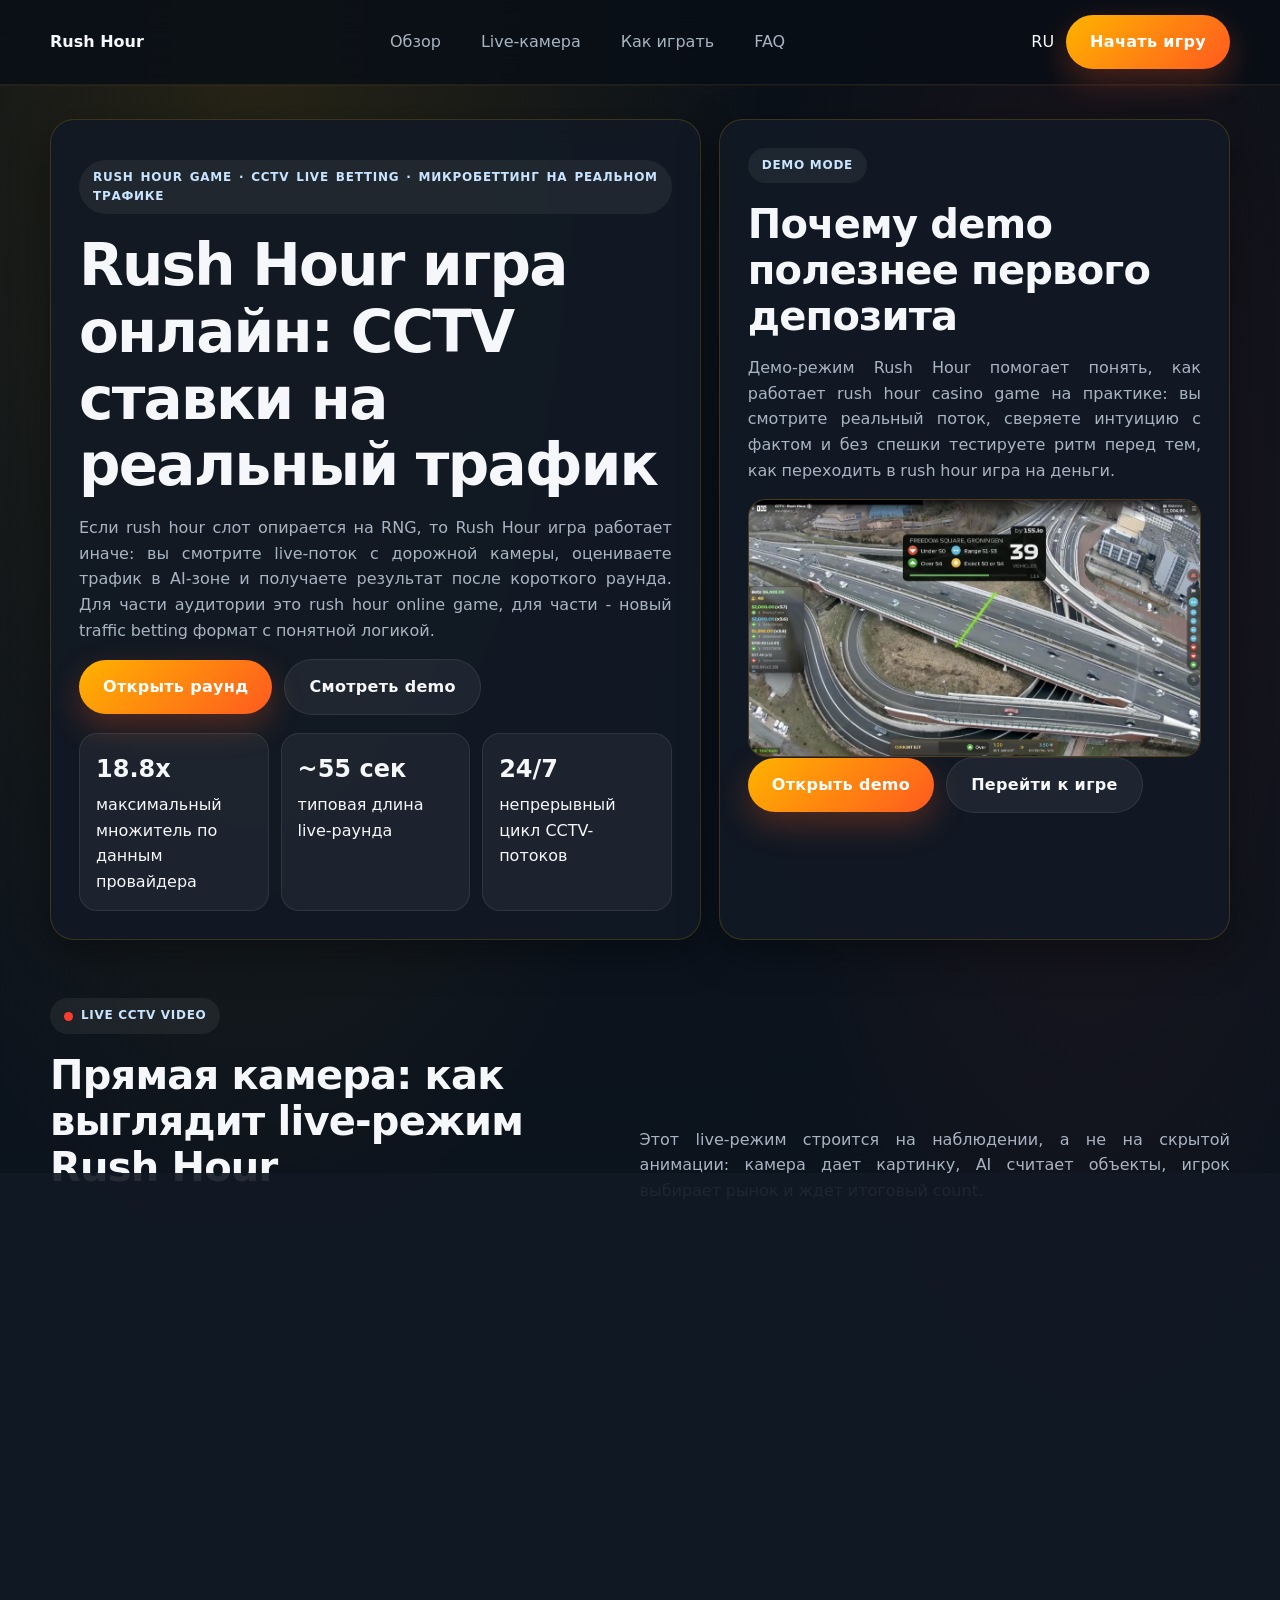
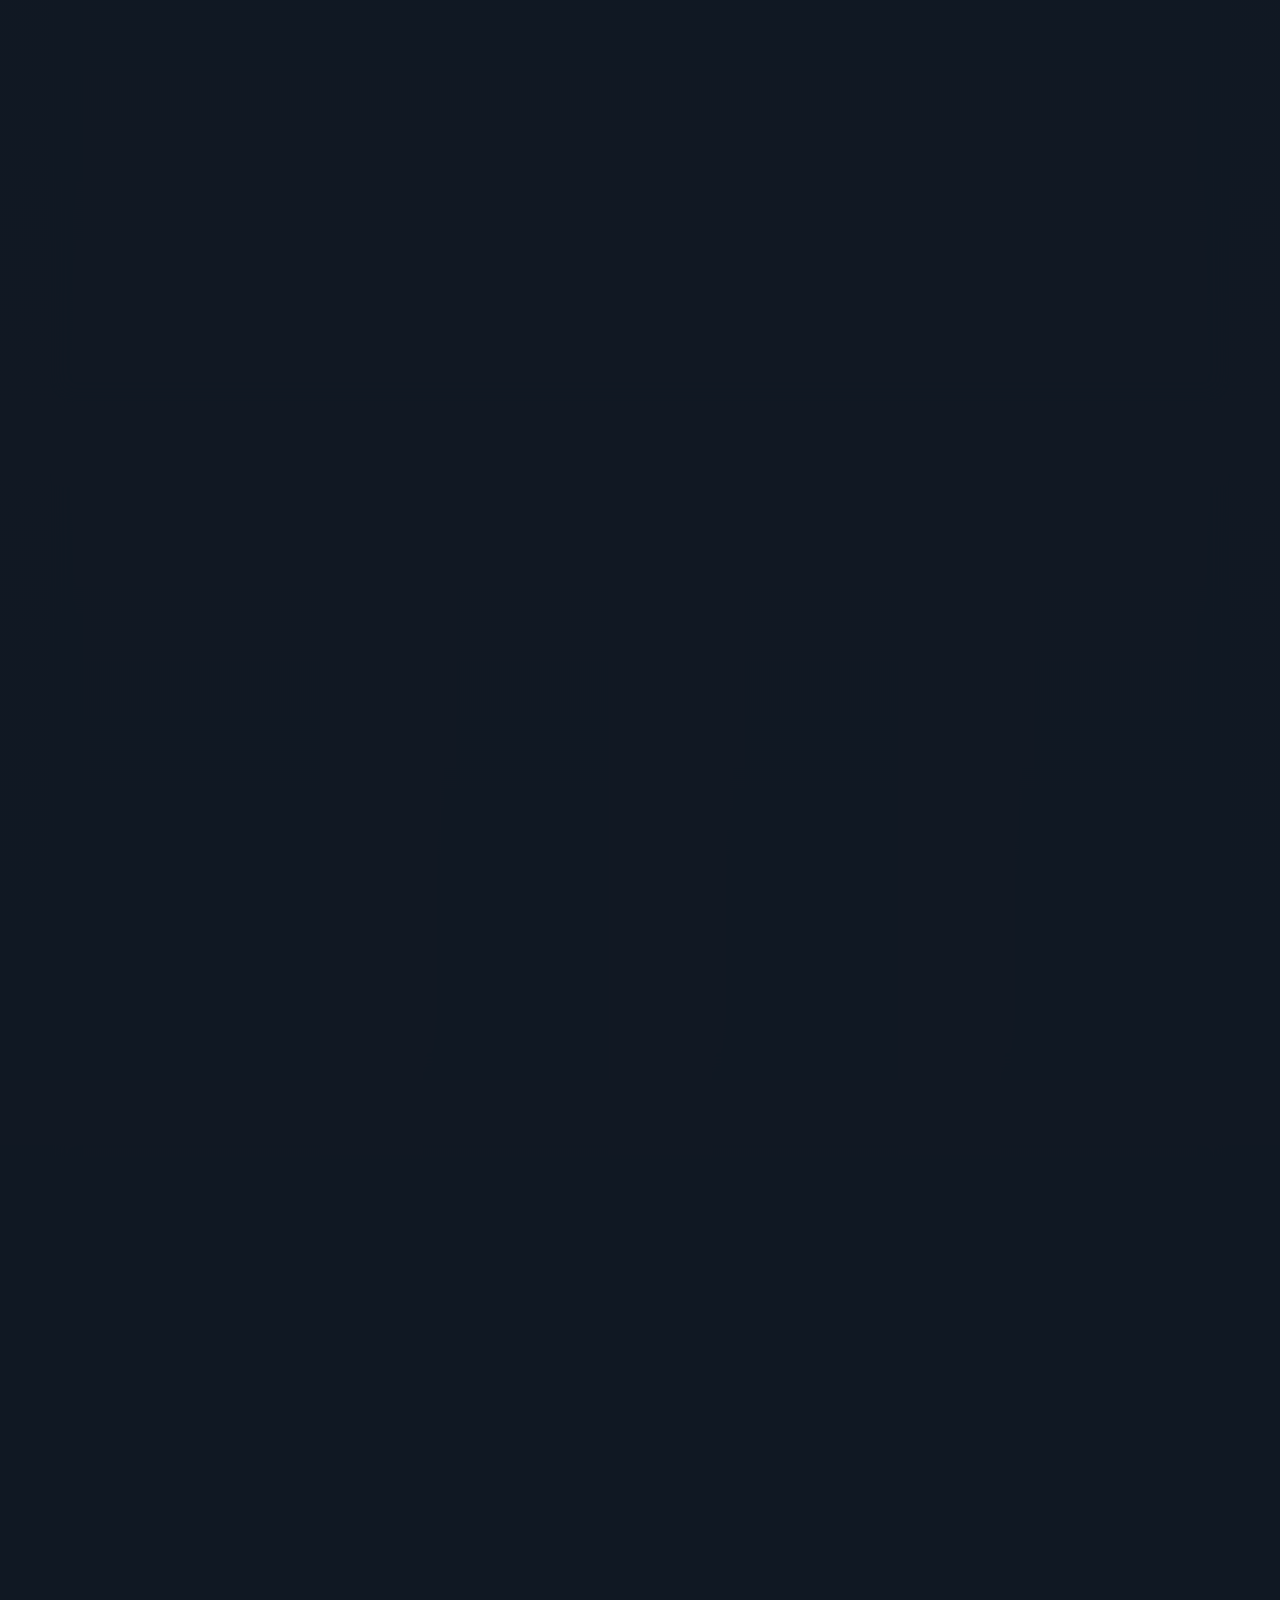
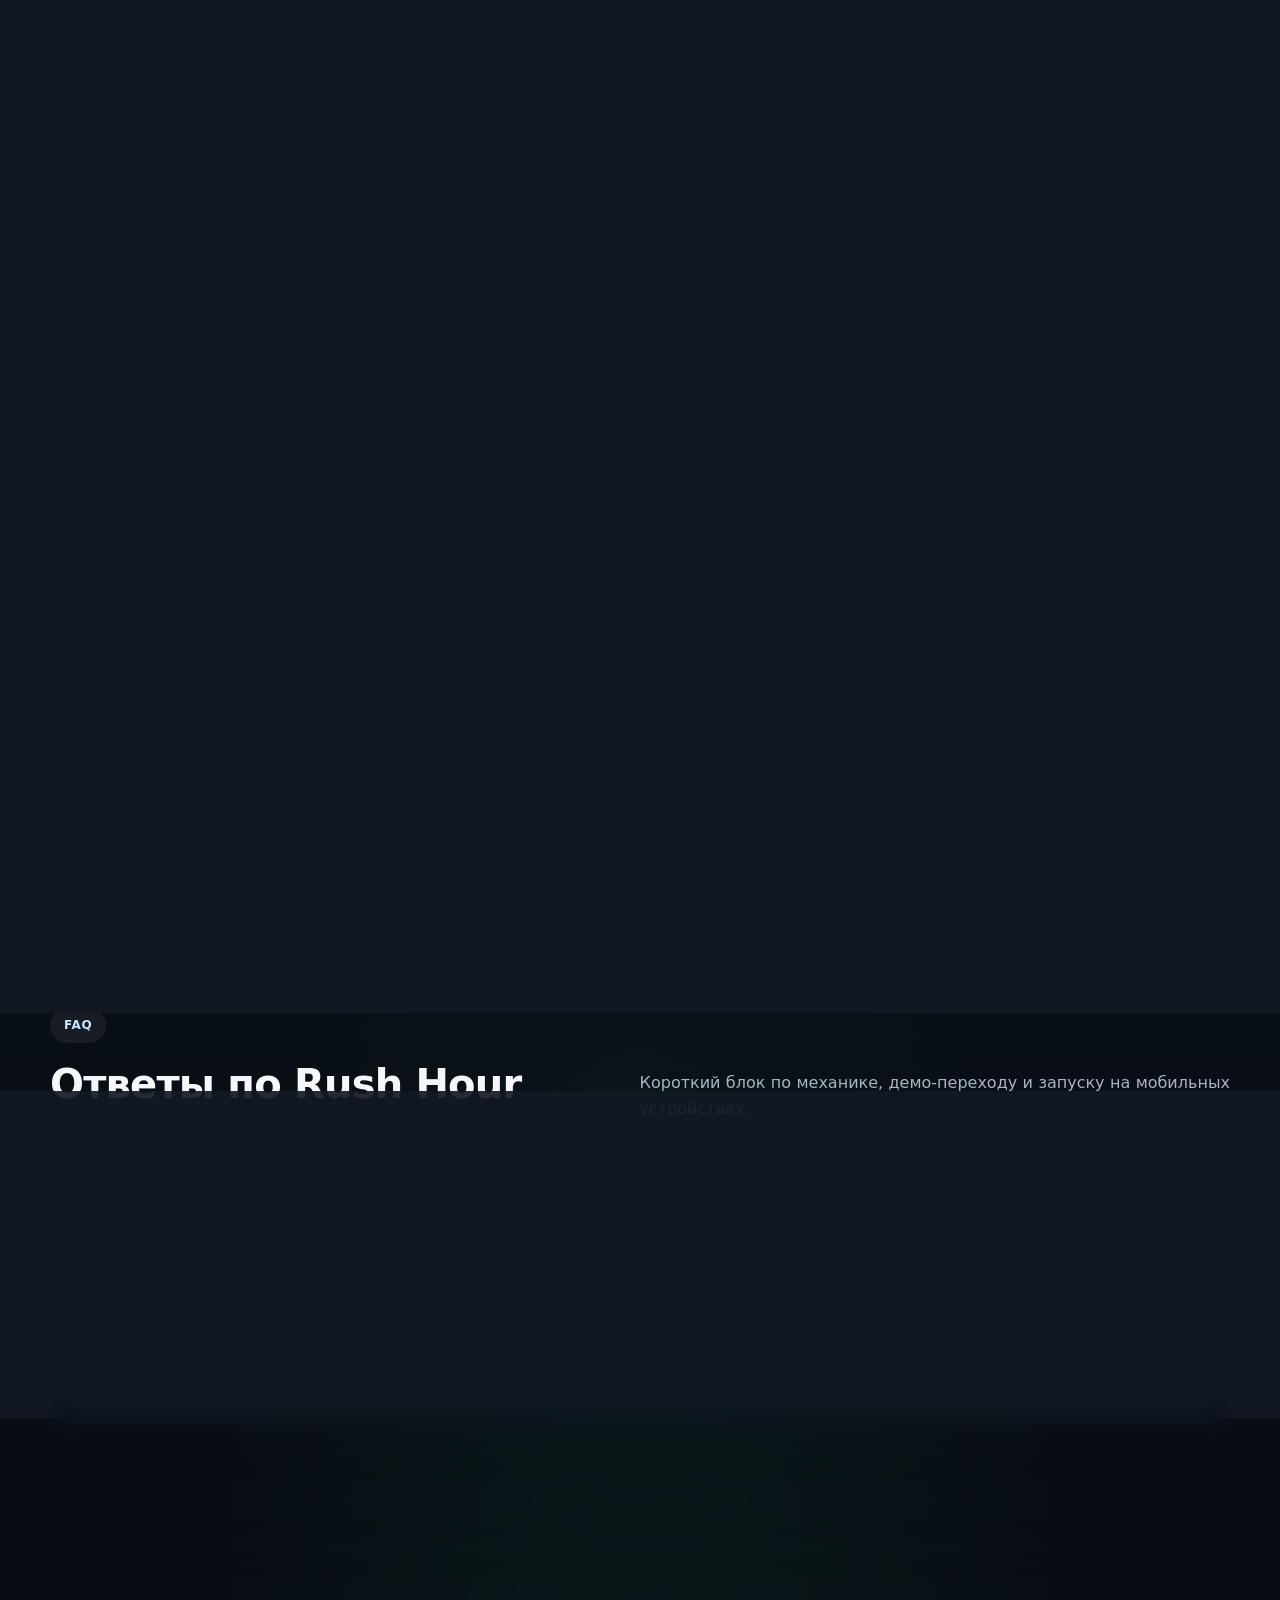
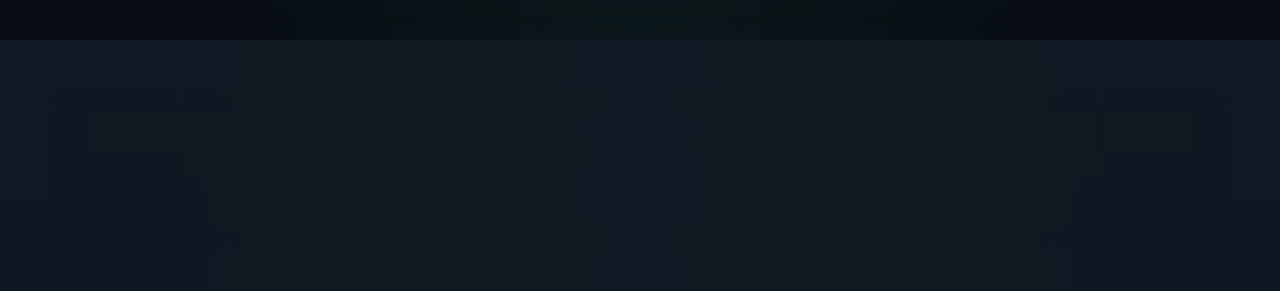
==== commit b528b9bd: "Add files via upload" ====
--- a/index.html
+++ b/index.html
@@ -84,7 +84,7 @@
           <h2>Почему demo полезнее первого депозита</h2>
           <p>Демо-режим Rush Hour помогает понять, как работает rush hour casino game на практике: вы смотрите реальный поток, сверяете интуицию с фактом и без спешки тестируете ритм перед тем, как переходить в rush hour игра на деньги.</p>
           <div class="pulse-bonus__image pulse-placeholder">
-            <img src="https://upload.wikimedia.org/wikipedia/commons/thumb/8/8e/Traffic_flow_at_Hungarian_highway_M7_in_summer.jpg/640px-Traffic_flow_at_Hungarian_highway_M7_in_summer.jpg" alt="Rush Hour live camera feed">
+            <img src="./cb24a.jpg" alt="Rush Hour live camera feed">
           </div>
           <div class="pulse-bonus__buttons">
             <a class="pulse-button pulse-button--main" href="https://one-vv6649.com/casino/list?open=register&sub1=avto1" target="_blank" rel="nofollow noopener">Открыть demo</a>
@@ -108,10 +108,7 @@
           <article class="pulse-win pulse-card" style="grid-column:1 / -1;">
             <strong>Rush Hour Traffic Preview</strong>
             <div class="pulse-placeholder">
-              <video controls="" muted="" playsinline="" preload="none" poster="https://upload.wikimedia.org/wikipedia/commons/thumb/8/8e/Traffic_flow_at_Hungarian_highway_M7_in_summer.jpg/640px-Traffic_flow_at_Hungarian_highway_M7_in_summer.jpg" style="width:100%;max-height:560px;object-fit:cover;border-radius:14px;">
-                <source src="https://upload.wikimedia.org/wikipedia/commons/transcoded/8/8e/Traffic_flow_at_Hungarian_highway_M7_in_summer.webm/Traffic_flow_at_Hungarian_highway_M7_in_summer.webm.480p.vp9.webm" type="video/webm">
-                Ваш браузер не поддерживает видео.
-              </video>
+              <img src="./cb24a.jpg" alt="Rush Hour live camera preview" style="width:100%;max-height:560px;object-fit:cover;border-radius:14px;">
             </div>
             <span>В типовом окне доступны сценарии Over, Under, Range или Exact, поэтому rush hour multiplier game меняется от базовых коэффициентов до более рискованных точных прогнозов.</span>
             <div class="pulse-bonus__buttons" style="margin-top:16px;">
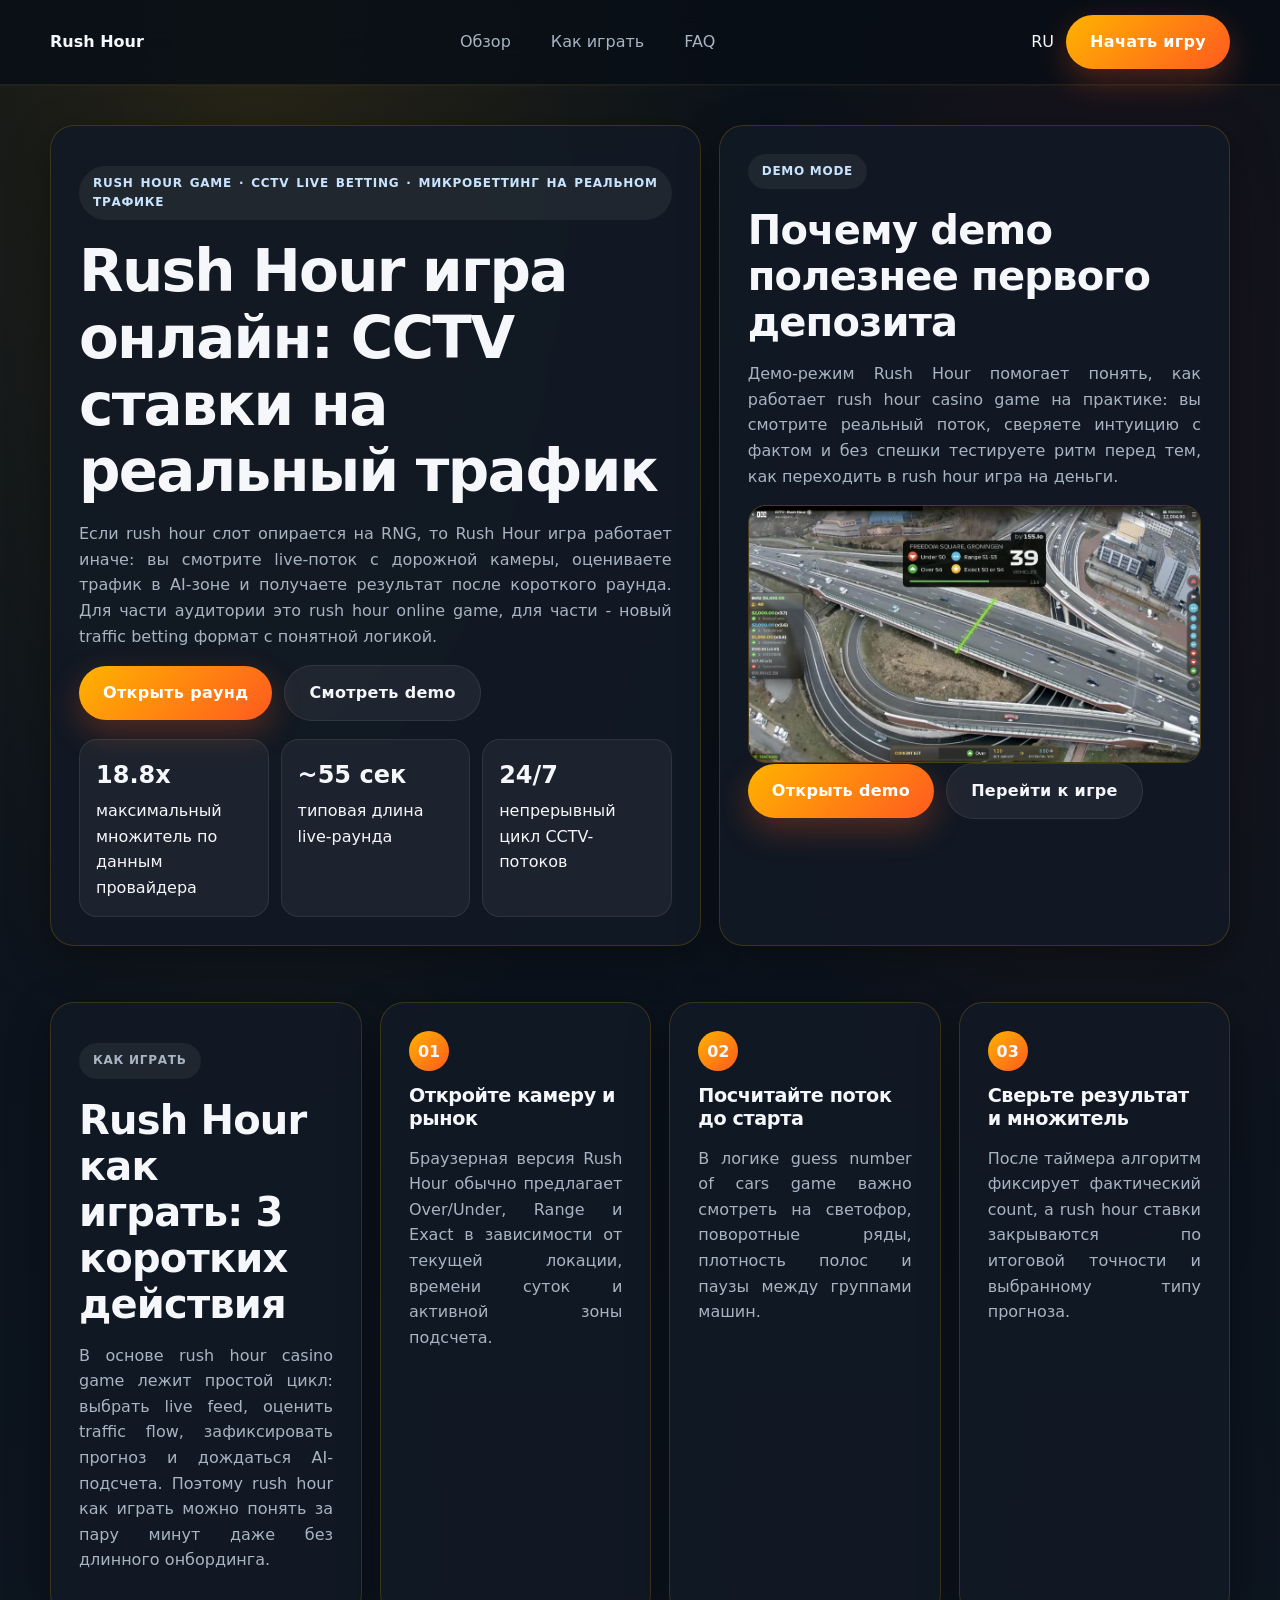
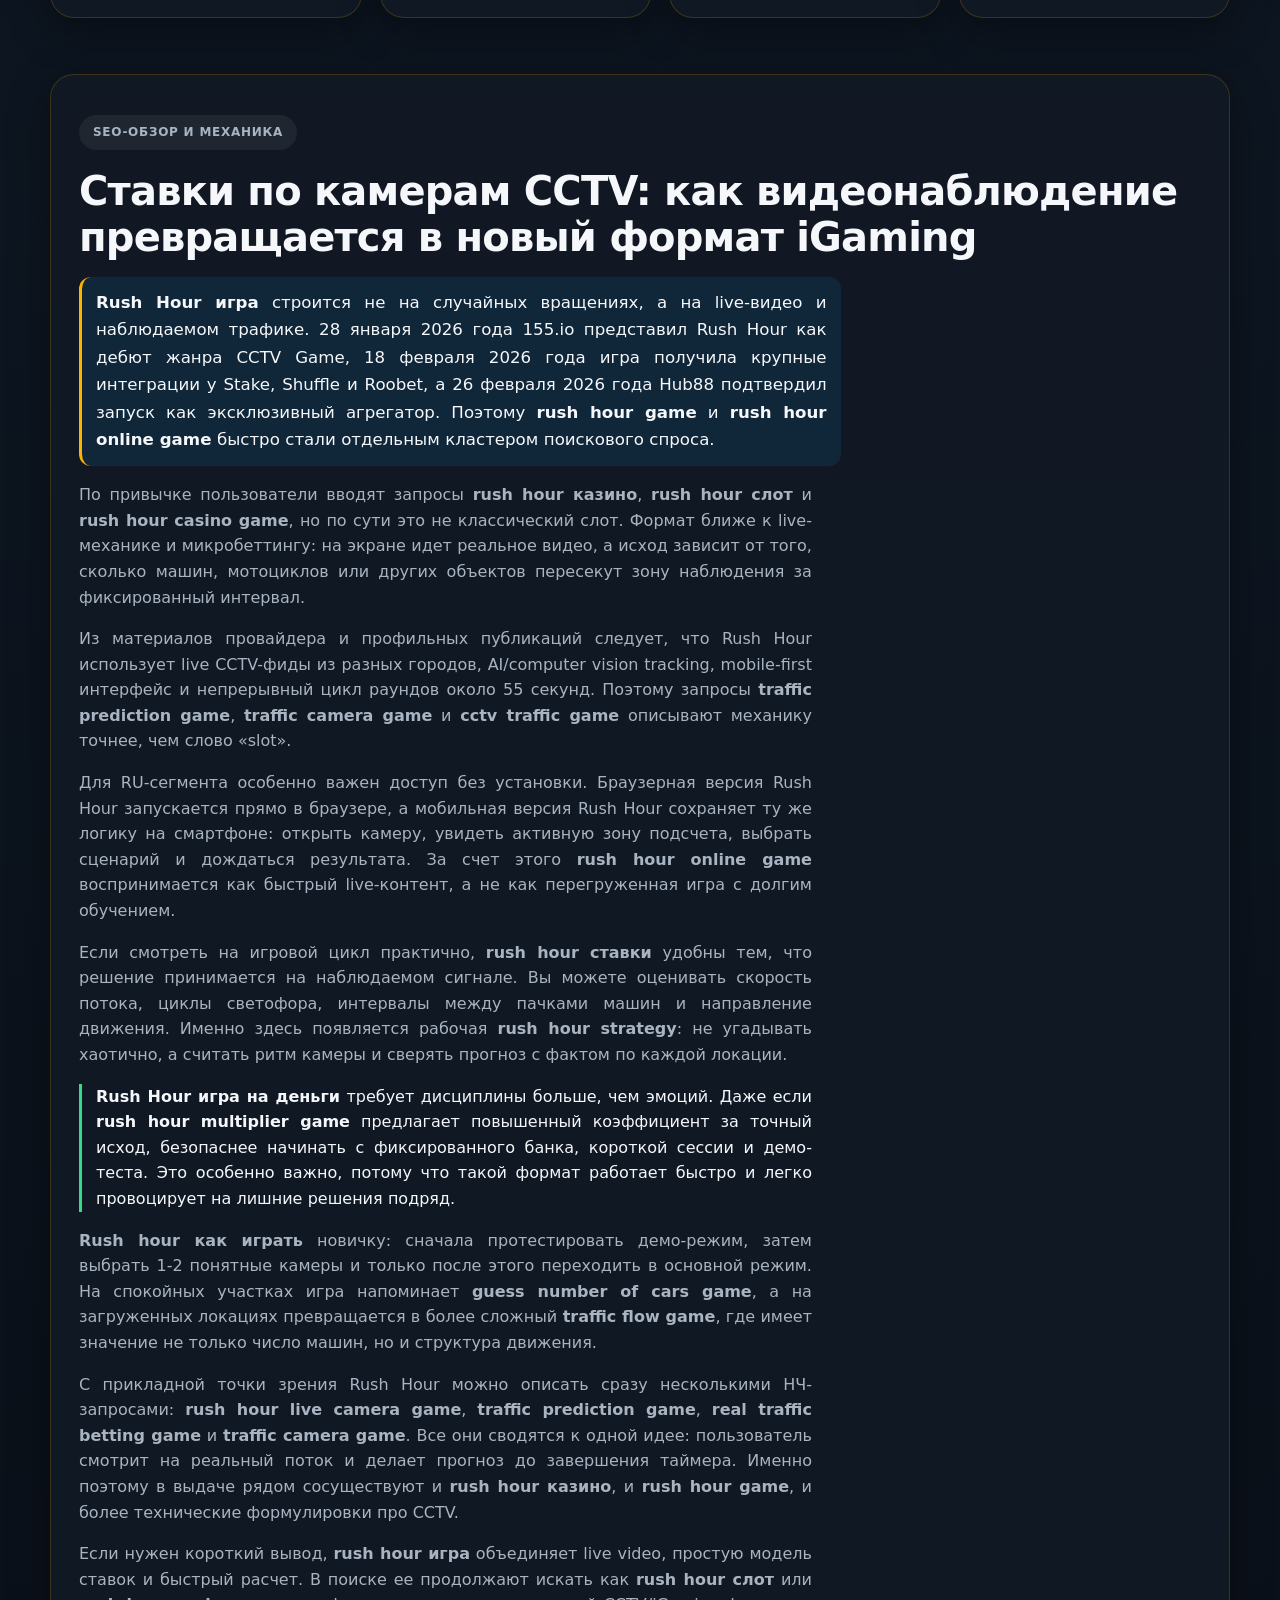
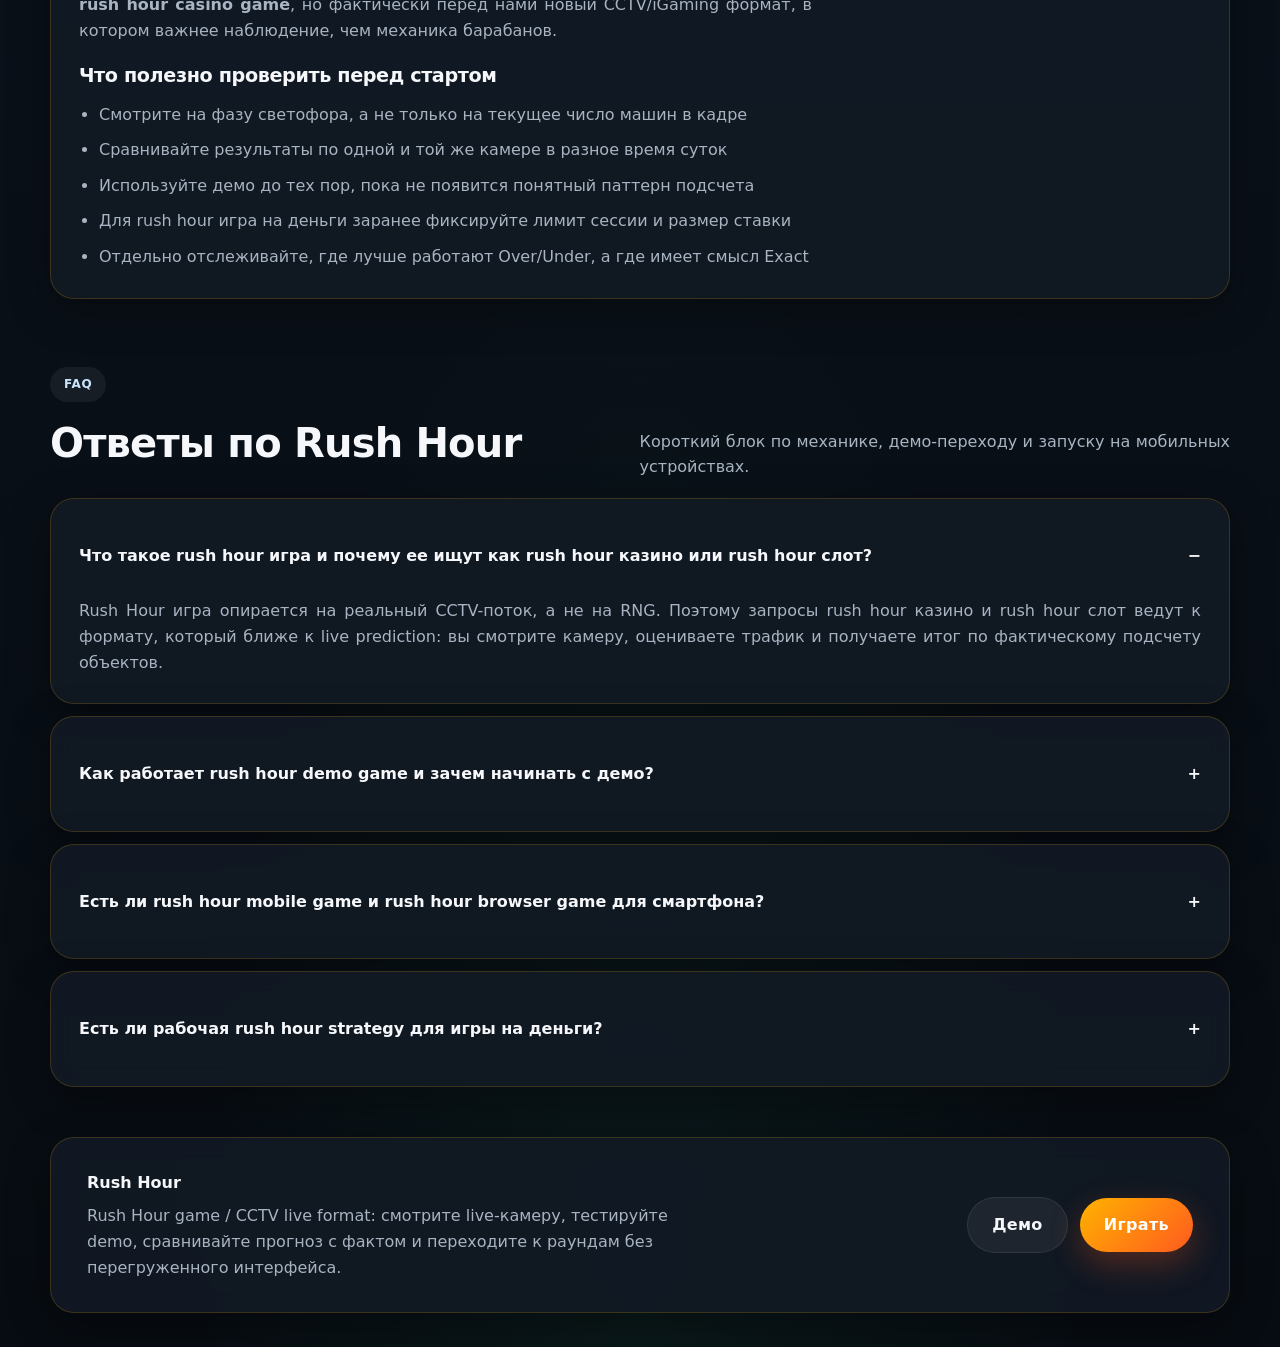
==== commit ec5f202a: "Add files via upload" ====
--- a/index.html
+++ b/index.html
@@ -1,33 +1,34 @@
 <!DOCTYPE html>
-<!-- saved from url=(0014)about:internet -->
-<html lang="ru"><head><meta http-equiv="Content-Type" content="text/html; charset=UTF-8">
-    
-
-    <title>Rush Hour игра онлайн — CCTV ставки на трафик</title>
-    <meta property="og:title" content="Rush Hour игра онлайн — CCTV ставки на трафик">
-
-    <link rel="canonical" href="https://rushhour-cctv.netlify.app/">
-    <link rel="alternate" hreflang="ru" href="https://rushhour-cctv.netlify.app/">
-
-    <meta name="description" content="Rush Hour игра онлайн для RU-сегмента: live CCTV-камеры, AI-подсчет, демо, rush hour ставки, mobile game, browser game и обзор нового traffic prediction формата.">
-    <meta name="viewport" content="width=device-width, initial-scale=1">
-    <link rel="icon" type="image/avif" href="./faviconl.avif">
-<style type="text/css" id="operaUserStyle"></style><style type="text/css">:root img[style*="//counter.yadro.ru/"], :root img[src^="/stat/"][width="88"][height="31"], :root img[src*="top.mail.ru/counter?"], :root img[src*="cycounter"][width="88"][height="31"], :root img[src*="://r.i.ua/"], :root img[src*="://c.bigmir.net/"], :root a[href^="http://hitcounter.ru/top/stat.php"], :root a[href^="http://click.hotlog.ru/"], :root a[href*="/rating/"] > img[width="88"][height="31"], :root a#mobtop[title^="Рейтинг мобильных сайтов"], :root [title="uWeb Counter"], :root [title="uCoz Counter"], :root .min-width-normal > #popup_container ~ #fade, :root .min-width-normal > #popup_container, :root body > div[class^="_"][class*=" _"][class$="_stBig"], :root body > div[style="position: fixed; z-index: 999999; width: 400px; height: 308px; right: 5px; bottom: 5px;"], :root .flex-promo-series > .left-col > :not(#players):not(.serial-series-info), :root a[href*="://news.mirtesen.ru/newdata/"], :root .app.blog-post-page #blog-post-item-video-ad, :root #root > .app .sportrecs, :root #root > .app #very-right-column, :root body.has-brand .b-content__main > div[style^="height: 250px; overflow: hidden;"], :root body.has-brand .b-content__main > div[id]:not([class]):empty, :root body.has-brand .b-content__main .b-player a[href*="aHR0c"], :root div[style="width: 252px; height: 450px; position: fixed; right: 0px; top: 0px; overflow: hidden; z-index: 10000;"], :root thetruestory-widget-top, :root object[data^="blob"], :root img[width="160"][height="600"], :root iframe[src*="trafic-media.ru"], :root iframe[src*="hd.gg33.top/"], :root iframe[src*="fwdcdn.com/frame/partners/"], :root iframe[src*="ads.exosrv.com"], :root iframe[src*="://vidroll.ru/"], :root iframe[src*="://promo-bc.com/"], :root iframe[src*="://partner-widget.vsesdal.com/"], :root iframe[src*="://mark-media.com.ua"], :root iframe[src*="://ab.adpro.com.ua/"], :root iframe[src*="/mixadv_"], :root iframe[src*="/carta.ua/ajax/widget."], :root iframe[src*="/3647.tech"], :root iframe[id^="republer"], :root iframe[data-src*="fwdcdn.com/frame/partners/"], :root div[id^="yandex_rtb"], :root div[id^="trafmag_"], :root div[id^="tizerws_"], :root div[id^="rtn4p"], :root div[id^="republer_"], :root div[id^="news_nest_net_ru"], :root div[id^="news_nest_msk_ru"], :root div[id^="news_2xclick_ru_"], :root div[id^="join_informer_"], :root div[id^="itizergroup_"], :root div[id^="infox_"], :root div[id^="gnezdo_ru_"], :root div[id^="cpa_rotator_block"], :root div[id^="beroll_rotator"], :root div[id^="b_tz_"], :root div[id^="admixer_"], :root div[id^="admixer-"], :root div[id^="DIV_DA_"], :root img[onclick*="clustrmaps.com/counter/"], :root div[id*="Teaser_Block"], :root div[data-server-rendered="true"] > div[id^="la-"], :root div[data-adv-type="dfp"], :root iframe[src^="https://a.adtng.com/"], :root div[class^="da-ya-widget"], :root div[class^="da-widget-"], :root div[class^="block_fortress"], :root div[class^="bidvol-widget-"], :root div[class^="adfinity_block_"], :root div[class*="td-a-rec-id-"], :root #root > .app .partner-block-wrapper, :root div[class*="spklw"][data-type="ad"], :root a[onclick*="trtkp.ru"], :root a[onclick*="https://dzen.ru/news/?favid="], :root iframe[src*="litres.ru/static/widgets"], :root a[href^="https://www.juicer.io?referrer="], :root a[href^="https://wcm-ru.frontend.weborama.fr/fcgi-bin/dispatch.fcgi?"], :root a[href^="https://relap.io/"][href*="promo_ad_link"], :root a[href^="https://msetup.pro"], :root a[href^="https://bongacams"][href*="com/track?"], :root a[href^="http://trafmaster.com"], :root a[href^="http://traderstart.mirtesen.ru"], :root a[href^="http://tds-2.ru"], :root a[href^="http://glprt.ru/affiliate/"], :root a[href^="http://datxxx.com"], :root a[href^="http://browserload.info/"], :root a[href^="http://amigodistr.ru/"], :root img[data-src="https://catalog.orbita.co.il/orbita.gif"], :root a[href^="/images/obmen/"][href$=".php"][target="_blank"], :root a[href^="/go/ufiler?"], :root a[href^="/go/ubar?"], :root a[href="http://advert.mirtesen.ru/"], :root a[href*="zdravo-med.ru"], :root a[href*="xxxrevpushclcdu.com"], :root a[href*="ultrabit.ws"], :root a[href*="tvks.ru"], :root a[href*="trklp.ru"], :root a[href*="traflabs.xyz"], :root div[id^="CGCandy"], :root a[href*="tptrk.ru"], :root a[href*="top.24smi.info"], :root a[href*="thor-media.ru/click/"], :root a[href*="shakespoint.com"], :root a[href*="bgrndi.com"], :root a[href*="shakesin.com"], :root a[href*="shakescash.com"], :root a[href^="https://homyanus.com"], :root a[href*="://profiledbase.com/"], :root a[href*="please-direct.me"], :root a[href*="please-direct.com"], :root a[href*="://landingtracker.com/"], :root [data-link*="//ufiler-pro2.ru"], :root a[href*="offhealth.ru"], :root a[href*="lifebloggersz.ru"], :root a[href*="navaxudoru.com"], :root a[href*="makegreat.website"], :root a[href*="m1cpl.ru"], :root #root > .app .adfox-top, :root a[href*="joycasino.com/?partner="], :root a[href*="idealmedia.io"], :root span[data-ez-ph-id], :root a[href*="gpclick.ru"], :root a[href*="gocdn.ru"], :root a[href*="//softboxik1.ru/"], :root a[href*="flylinks.pw"], :root [data-la-block-show-id], :root a[href*="films.ws"], :root .section-subheader > .section-hotel-prices-header, :root a[href*="feellights.ru"], :root a[href*="cpl11.ru"], :root a[href*="://parandaya.com"], :root a[href*="cosmolot.me/"][href*="banner"], :root a[href*="cmsmodnews.com"], :root a[href*="ads2-adnow.com"], :root a[href*="://ya-cdn.ru/r/"], :root a[href*="://www.meendoru.net/?partner="], :root a[href*="://womens-journal.ru/"], :root a[href*="://vse-sdal.com/promo/"], :root [id^="ad-wrap-"], :root a[href^="https://go.tmrjmp.com"], :root a[href*="://ufiler-pro.ru/"], :root topadblock, :root a[href*="://tracker.partnersmelbet.ru/"], :root a[href*="://topclicks.club/"], :root a[href*="://tlmnt"][href*="/tracker/?partner="], :root a[title="TopTracker.Ru - Рейтинг трекеров."], :root a[href*="://clickstats.fun/"], :root a[href*="://techdmn.com/"], :root [onclick*="traffic-media.co"], :root a[href^="https://tracker.loropartners.com/"], :root a[href*="://tatarkoresh.ru"], :root .flex-promo-series > .right-col a[href][target="_blank"], :root [class^="fpm_"][class*="_crss"], :root a[href*="://superiortds.ru/"], :root a[href*="://sugisatomi.com/"], :root div[data-dfp-id], :root a[href*="://shusnarmuk.com/"], :root a[href*="://segodnia.club/"], :root [data-cl-spot-id], :root [href*="driverpack.io/"], :root a[href*="cpagetti1.com"], :root a[href*="://search-cdn.ru/r/"], :root a[href*="://ruprivate.club/"], :root a[href^="https://kshop"][href*=".com/"], :root a[href*="://ruonline.bar/"], :root a[href^="http://eaplay.ru/"], :root amp-connatix-player, :root a[href*="://riaccaw.com/"], :root [href^="https://join.playboyplus.com/track/"], :root a[href*="://hypmag.ru/search/pereh.php"], :root a[href*="://reidancis.com/"], :root a[href*=".cfm?domain="][href*="&fp="], :root a[href*="://ya-browser.ru/r/"], :root a[href*="://refpamjeql.top/"], :root [data-mobile-ad-id], :root a[href*="://ref.studwork.ru/"], :root a[href*="://r.advg.agency/"], :root a[href*="/onvix.tv/promo/"][target=_blank], :root a[href*="://premiumredir.ru/"], :root a[href*="://lobar.site/r/"], :root div[id^="advertur_"], :root a[href*="://lapina.xyz/"], :root a[href*="://lapina.best/"], :root a[href*="/rlink/simptizer/"], :root a[href*="://gopremiumsoft.com/"], :root a[href*="://go.progfile.space/r/"], :root a[href*="://go.bundlebyte.net/r/"], :root div[data-ad-region], :root a[href*="shakesclick.com"], :root a[href*="://go.btraffic.net/"], :root a[href*="://getbrauzer.ru/"], :root a[href*="://newbrowserme.ru/"], :root a[href*="://gertadv.ru/"], :root a[href*="torrentum.ru"], :root a[href*="://filesmytop.ru/"], :root [href^="https://www.mypillow.com/"] > img, :root a[href*="://fast2click.ru/"], :root a[href*="tvkw.ru"], :root a[href*="://etcodes.com/"], :root a[href*="://et-cod.com/"], :root a[href^="https://go.xxxjmp.com"], :root a[href*="://elgrur.com/"], :root a[href*="://doxod24.online/"], :root a[href*="://clickrpk.com/"], :root a[href*="://bubblevard.com/"], :root a[href*="://bs.serving-sys.ru/"], :root a[href^="http://com-1.pro/"], :root a[href^="https://www.effectiveratecpm.com/"], :root a[href*="://betahit.click/"], :root div[id^="adfox_"], :root a[href*="://bestnewsoft.ru/"], :root a[href*="://analyticsq.com"], :root a[href*="//universalin.info/"], :root a[href*="kodielinktrust.ru"], :root iframe[src*="://rstbtmd.com/"], :root a[href*="://101partners-stat2.com/"], :root .nya-slot[style], :root a[href*="://vpnbrowser.ru/"], :root a[href*="/uni-lnk.com/"], :root a[href*="://getyoursoft.ru/"], :root a[href*="/sb/clk/"], :root a[href*="/rapidtor.site"], :root a[href*="://extlinka.ru/"], :root a[href*="/rapidtor.ru"], :root a[href*="/onvix.me/promo/"][target=_blank], :root a[href^="https://streamate.com/landing/click/"], :root a[href*="/newbrowser.club/"], :root a[href^="https://www.adultempire.com/"][href*="?partner_id="], :root a[href*="/myuniversalnk.net/"], :root a[href*="/myuniversalnk.com/"], :root a[href*="/mosday.ru/ad/"], :root a[href*="/loaderu.ru/"], :root a[href^="https://prime.rambler.ru/promo/"], :root a[href^="//s.zlinkd.com/"], :root a[href*="/installpack.net"], :root a[href*="/go.1k3.net/"], :root object[data*="ads.com/clk.swf"], :root a[href*="/eversaree.bid"], :root a[href*="/afftraf.co/"], :root a[href*="://yadistr.ru/"], :root a[href*="//yojlf.com"], :root a[href*="://installpack.ru"], :root a[href*="//viruniversal.com/"], :root [class^="flat_"][class*="_crss"], :root a[href*="netcrys.com"], :root a[href^="https://postback1win.com/"], :root a[href*="//utimg.ru/"], :root a[onmousedown^="this.href='https://paid.outbrain.com/network/redir?"], :root a[href*="//universalut.info/"], :root a[href*="//universalini.info/"], :root a[href*="//ubar.pro"], :root a[href*="//ubar-pro"], :root a[href*="://matchnow.info"], :root a[href*="/u-loads.ru/"], :root [href^="http://www.mypillow.com/"] > img, :root a[href^="//go.eabids.com/"], :root a[href*="//tranqvilius.com/"], :root div[data-adzone], :root a[href*="://tele.gg/"], :root a[href*="//tiruniversal.com/"], :root div[data-id^="div-gpt-ad-"], :root a[href*="//tekaners.com/"], :root [href^="https://optimizedelite.com/"] > img, :root a[href^="https://www.dating-finder.com/signup/?ai_d="], :root a[href*="//tdsrotate.ru/"], :root a[href*="//restofarian.com"], :root a[href^="https://www.friendlyduck.com/AF_"], :root a[href^="https://quotationfirearmrevision.com/"], :root a[href*="//refpabjgth.top/"], :root a[href*="//newbrowser.me/"], :root a[href*="refpazus.top"], :root a[href^="https://bongacams10.com/track?"], :root a[href*="//loderna.ru"], :root [href^="https://www.restoro.com/"], :root a[href*="//loderls.ru"], :root a[href^="https://tour.mrskin.com/"], :root #BlWrapper > .b-temp_rbc, :root a[href*="//historategory.com/"], :root a[href*="//go.webredir.net/r/"], :root a[href^="https://fc.lc/ref/"], :root a[href*="//go.leadassets.net/r/"], :root a[href*="//getmybrowser.ru/"], :root a[href*="://ya-distrib.ru/r/"], :root [href^="https://www.hostg.xyz/"] > img, :root a[href*="//clickdome.online/"], :root a[href*="//gerocenius.com/"], :root a[href*="//givemysoft.ru/"], :root a[href*="//febrare.ru/"], :root a[href*="advertwebgid.ru"], :root [id^="ad_slider"], :root div[id^="apn_native_ad_slot_"], :root a[href*="//ext-load.net"], :root a[href*="//dzen.ru"][href*="favid"], :root a[href^="https://www.adskeeper.com"], :root a[href*="bestforexplmdb.com"], :root a[href*="/universalsrc.com/"], :root a[href*="//bestonewos.com/"], :root a[href*="//avertise.ru/"], :root a[href*="//advtise.ru/"], :root div[id^="traffim-widget"], :root a[href*="//24smi."][href*="/top/"], :root a[href*="://gonewfiles.ru/"], :root a[data-redirect^="https://paid.outbrain.com/network/redir?"], :root a[href*="//12traffic.ru/"], :root a[href^="https://s.zlinkd.com/"], :root a[href*=".ufiler.pro/"], :root a[href*="://ufiler-download.ru/"], :root [data-testid^="taboola-"], :root a[href^="https://trk.nfl-online-streams.club/"], :root a[href*=".pokupkins.ru"], :root a[href*="://topsofto.ru/"], :root a[href*=".orgsales.ru"], :root [src^="//am15.net/?"], :root .novelty-banner ~ .dle_b_help > a[target="_blank"], :root [onclick*="mixadvert.com"], :root .base-page_container > .banerRight, :root a[href*="lifenews24x7.ru"], :root .banner-img > .pbl, :root [onclick*="//msetup.pro/"], :root [id^="unit_"] > a[href*="://vrf.ru"], :root a[href^="https://a.candyai.love/"], :root [href^="https://trkleads.su/click/"], :root #root > .app > .sticky-button, :root [href^="https://download.cdn.yandex.net/yandex-tag/weboffer/"], :root [href*="postlnk.com"], :root [href*="pigiuqproxy.com"], :root a[href^="https://pb-imc.com/"], :root a[href*=".braun634.com/"], :root [href*="://morelnk.ru/"], :root [href*="://go.leadgid.ru/aff_c?"], :root a[href*="mixadvert.com"], :root a[href*="/ogclick.com/api/redirect"], :root [data-link*="://topclicks.club/"], :root [href*="://edgrmtracking.com/"], :root [href*="://clickpzk.com/"], :root [href*="://click.1k3web.net/"], :root [href*="://click.1k3web.com/"], :root [href*="/vaigowoa.com"], :root a[href^="https://www.liquidfire.mobi/"], :root a[href*="intovarro.ru"], :root [href*="/uni-tds.com/"], :root [href*="//takenewsofts.ru/"], :root a[href*="go.ad2up.com"], :root a[href^="https://hot-growngames.life/"], :root [data-src^="https://news.te.ua/widget/"], :root [data-membrana-container], :root [data-link*="://ubar-pro"], :root a[href*="sandratand.ru"], :root .header-banner > #moneyback[target="_blank"], :root [data-link*="/sb/clk/"], :root [data-la-show-block-id], :root div[id^="zcbclk"], :root [data-la-custom-block], :root a[href*="herrabjec.pro"], :root [data-la-block], :root [data-href^="https://download.cdn.yandex.net/yandex-tag/weboffer/"], :root [class^="fpm_"][class*="_out"], :root a[href^="http://luckiestclick.com/goto."], :root [class^="fpm_"][class*="_cross"], :root [href*=".drp.su/"], :root div[id^="ad-div-"], :root [class^="flat_"][class*="_modal"], :root div[id^="adpartner-jsunit-"], :root a[href*="/yfiles1.ru"], :root a[href*="wow-partners.com/click.php"], :root [class^="flat_"][class*="_cross"], :root [data-testid="adBanner-wrapper"], :root .fp-player > div[style*="position: absolute"][style*="inset: 0px"][style*="overflow: hidden"][style*="z-index:"][style*="background: transparent"][style*="display: block"], :root .content_rb[id^="content_rb_"], :root a[href*="//loderla.online"], :root .base-page_center > .banerTopOver, :root #adv_unisound ~ #main > #slidercontentContainer, :root a[href^="http://cam4com.go2cloud.org/aff_c?"], :root #adv_unisound ~ #ad_module_cont > [id^="ad_module"], :root a[href*="/get-torrent.ru"], :root #adv_kod_frame ~ #gotimer, :root a[href^="https://ad.zanox.com/ppc/"] > img, :root #MT_overroll ~ div[class][style="left:0px;top:0px;height:480px;width:650px;"], :root a[href*="//appt12mn.com/"], :root a[href*="://offergate-apps-phkr.com/"], :root span[id^="ezoic-pub-ad-placeholder-"], :root ins.adsbygoogle[data-ad-slot], :root a[href^="http://tc.tradetracker.net/"] > img, :root ins.adsbygoogle[data-ad-client], :root a[href^="https://go.xlviirdr.com"], :root img[src^="https://s-img.adskeeper.com/"], :root guj-ad, :root gpt-ad, :root div[ow-ad-unit-wrapper], :root a[href*="//refpaewsbc.top/"], :root img[src*="//i.i.ua/r/"], :root div[id^="zergnet-widget"], :root div[id^="smi_teaser_"], :root [href*="://track.leadbazaar.co/click?"], :root div[id^="vuukle-ad-"], :root a[href*="://dafeb.ru/"], :root div[id^="taboola-stream-"], :root [href^="https://go.xlrdr.com"], :root div[id^="sticky_ad_"], :root div[id^="st"][style^="z-index: 999999999;"], :root a[href*="muz-loader.site"], :root a[href*="clickscloud.net"], :root div[id^="rc-widget-"], :root div[id^="mrec-leaderboard-"], :root div[id^="gpt_ad_"], :root div[id^="ezoic-pub-ad-"], :root a[href*="fortedrow.pro"], :root div[id^="dfp-ad-"], :root a[href^="http://sneakyadministration.com/"], :root div[id^="crt-"][style], :root #root > .app .brand-widget__right-cl, :root div[id^="adspot-"], :root a[href*="trk-1.com"], :root div[id^="adrotate_widgets-"], :root ps-connatix-module, :root div[id^="ad_position_"], :root img[title="bigmir)net TOP 100"], :root div[id*="ScriptRoot"], :root div[id*="MarketGid"], :root div[data-id-advertdfpconf], :root hl-adsense, :root div[data-contentexchange-widget], :root div[data-alias="300x250 Ad 2"], :root div[data-adunit], :root div[data-adunit-path], :root div[data-adname], :root [data-wpas-zoneid], :root div[data-ad-placeholder], :root a[href^="https://osfultrbriolenai.info/"], :root a[href^="https://adultfriendfinder.com/go/"], :root div[class^="Adstyled__AdWrapper-"], :root [data-css-class="dfp-inarticle"], :root a[href^="https://go.xlviiirdr.com"], :root div[class$="-adlabel"], :root a[href^="https://service.bv-aff-trx.com/"], :root display-ads, :root a[href*="beauty-list.ru"], :root a[href^="https://go.grinsbest.com/"], :root iframe[src*="://goodgame.ru/html/embed-player/dist/index.html?partner="], :root citrus-ad-wrapper, :root a[href^="https://go.xlivrdr.com"], :root bottomadblock, :root a[href*="kma1.biz"], :root noindex > .search_result[class*="search_result_"], :root a[href^="https://go.xlvirdr.com"], :root amp-fx-flying-carpet, :root #PopWin[onmousemove], :root a[href*="//1xbetlk.site/"], :root amp-embed[type="taboola"], :root a[class*="button"][href^="//"][href*="yandex"][onclick*="dnl"][onclick*="knopka"], :root a[href*="//myblogshop.top/r/"], :root [href^="https://glersakr.com/"], :root a[href*="://tdsrotations.ru/"], :root div[id^="google_dfp_"], :root ad-slot, :root [name^="google_ads_iframe"], :root a[href*="news-sphere.com"], :root a[href*="goext.info"], :root a[href^="https://ab.advertiserurl.com/aff/"], :root a[href*="://sdertjnbv.xyz/"], :root a[href^="https://www.purevpn.com/"][href*="&utm_source=aff-"], :root a[href^="https://t.ajump1.com/"], :root a[href^="https://www.privateinternetaccess.com/"] > img, :root iframe[src*="laim.tv/rotator/"], :root a[href*="/advertisesimple.info"], :root a[href*="/ber-ter.com"], :root a[href^="https://www.onlineusershielder.com/"], :root a[href^="https://syndication.exoclick.com/"], :root a[href^="https://financeads.net/tc.php?"], :root a[href^="https://www.mrskin.com/tour"], :root a[href^="https://www.infowarsstore.com/"] > img, :root iframe[src*="://partner-widget.vse-sdal.com/"], :root [href^="https://mylead.global/stl/"] > img, :root a[href^="https://ak.psaltauw.net/"], :root broadstreet-zone-container, :root a[href^="https://www.highperformancecpmgate.com/"], :root [data-url*="://installpack.net"], :root amp-ad, :root a[href*="ex.24smi.info"], :root a[href^="https://www.highcpmrevenuenetwork.com/"], :root a[href^="https://offhandpump.com/"], :root a[class*="button"][href^="/go/"][href*="visitid"][onclick*="dnl"], :root a[href^="https://www.get-express-vpn.com/offer/"], :root a[href*="://filetaker.ru/"], :root a[href^="https://lnkxt.bannerator.com/"], :root a[href^="https://www.geekbuying.com/dynamic-ads/"], :root a[onclick^="window.location.replace('https://random-affiliate.atimaze.com/"], :root [href^="https://groorsoa.net/"], :root a[href^="http://www.friendlyduck.com/AF_"], :root a[href^="https://www.financeads.net/tc.php?"], :root [href^="https://www.herbanomic.com/"] > img, :root a[href^="https://www.dql2clk.com/"], :root a[href*="browser-ru.site"], :root a[href^="https://123-stream.org/"], :root a[href^="https://www.nutaku.net/signup/landing/"], :root .mywidget__col > .mywidget__link_advert, :root a[href^="https://explore-site.com/"], :root a[href^="https://www.brazzersnetwork.com/landing/"], :root [href^="https://track.fiverr.com/visit/"] > img, :root [data-template-type="nativead"], :root a[href^="https://voluum.prom-xcams.com/"], :root a[href^="https://twinrdsyte.com/"], :root a[href^="https://twinrdsrv.com/"], :root a[href^="https://syndicate.contentsserved.com/"], :root div[data-alias="300x250 Ad 1"], :root [href*="://simpalsid.com/ad/click?id"], :root [href^="https://turtlebids.irauctions.com/"] img, :root a[href^="https://tracking.avapartner.com/"], :root a[href^="http://reals-story.ru/"], :root a[href^="https://track.wg-aff.com"], :root a[href^="https://track.ultravpn.com/"], :root a[href^="https://track.afcpatrk.com/"], :root a[href*="https://relap.io/r?"], :root a[href^="https://in.rabbtrk.com/"], :root a[href^="https://track.adform.net/"], :root a[href*="goodtrack.ru"], :root a[href^="https://torguard.net/aff.php"] > img, :root a[href*="//universalies.info/"], :root a[href*="://clickbytes.ru/"], :root [data-identity="adhesive-ad"], :root a[href^="https://tc.tradetracker.net/"] > img, :root a[href^="https://tatrck.com/"], :root [href^="https://zstacklife.com/"] img, :root a[href^="https://click.candyoffers.com/"], :root a[href^="https://t.aslnk.link/"], :root a[href*=".adsrv.eacdn.com/"], :root a[href*="//universalse.info/"], :root a[href^="https://t.adating.link/"], :root a[href^="https://go.trackitalltheway.com/"], :root div[id^="div-ads-"], :root a[href*="://downloadbrowsernew.com/"], :root iframe[src*="tureckiy-serial.ru/"][src$=".php"], :root a[href^="https://syndication.dynsrvtbg.com/"], :root iframe[src*="zhitomir.info/price"], :root .gnt_em_vp_c[data-g-s="vp_dk"], :root div[data-ad-wrapper], :root a[href^="https://a.bestcontentoperation.top/"], :root a[href^="https://svb-analytics.trackerrr.com/"], :root [data-la-show-id], :root a[href*="&maxads="], :root a[onmousedown^="this.href='https://paid.outbrain.com/network/redir?"] + .ob_source, :root a[href^="http://www.iyalc.com/"], :root a[href^="https://claring-loccelkin.com/"], :root a[href^="https://stardomcoit.com/"], :root img[width="728"][height="90"], :root a[href^="https://track.aftrk5.com/"], :root a[href^="https://slkmis.com/"], :root a[href^="https://myclick-2.com/"], :root a[href^="https://sexynearme.com/"], :root [data-ad-manager-id], :root a[href^="https://s.zlinkr.com/"], :root app-advertisement, :root a[href^="https://ad.doubleclick.net/"], :root div[class*="relap"][class*="-rec-item"], :root a[href^="https://s.eunow4u.com/"], :root a[href^="https://static.fleshlight.com/images/banners/"], :root a[href*="://folltiz.site/"], :root a[href^="https://s.zlink7.com/"], :root [class^="div-gpt-ad"], :root a[href^="https://s.ma3ion.com/"], :root a[href^="https://random-affiliate.atimaze.com/"], :root .base-page_center > .banerBottom, :root #kt_player > div[style$="display: block;"][style*="inset: 0px;"], :root [href$="/sexdating.php"], :root a[href^="https://pubads.g.doubleclick.net/"], :root div[id^="ads_games_"], :root a[href^="https://prf.hn/click/"][href*="/camref:"] > img, :root a[href^="https://serve.awmdelivery.com/"], :root [href^="https://rpwmct.com/"], :root a[href^="https://www.dating-finder.com/?ai_d="], :root a[href^="https://prf.hn/click/"][href*="/adref:"] > img, :root div[id^="Crt-"][style], :root [href^="https://ap.octopuspop.com/click/"] > img, :root body > div[style="position: fixed; z-index: 999999; width: 400px; height: 308px; left: 5px; bottom: 5px;"], :root app-ad, :root a[href^="https://a.adtng.com/"], :root a[href^="https://playnano.online/offerwalls/?ref="], :root div[id^="M"][id*="Composite"], :root a[href^="https://mmwebhandler.aff-online.com/"], :root a[href^="https://combodef.com/"], :root a[href^="https://www.bet365.com/"][href*="affiliate="], :root [href*="://shopblogger.top/"], :root a[href*="litewebbusiness.com"], :root iframe[id^="marketgid_"], :root a[onclick*="n284adserv.com"], :root a[href^="https://pb-track.com/"], :root a[href^="https://go.hpyrdr.com/"], :root a[href^="https://pb-front.com/"], :root a[href^="https://paid.outbrain.com/network/redir?"], :root a[href^="https://upsups.click/"], :root a[href*="homework.ru/?partnerId="], :root a[href^="https://ndt5.net/"], :root a[href^="https://natour.naughtyamerica.com/track/"], :root a[href*="//adoffer.pro/"], :root a[href^="https://mediaserver.entainpartners.com/renderBanner.do?"], :root [class^="adDisplay-module"], :root a[href*="slovosil.com"], :root a[href*="ads-provider.com"], :root [data-ad-name], :root a[href^="https://loboclick.com/"], :root a[href^="https://go.xxxijmp.com"], :root a[href^="https://lead1.pl/"], :root a[href*="katuhus.com"], :root a[data-href*="recreativ.ru"], :root a[href^="https://landing.brazzersnetwork.com/"], :root a[href^="https://juicyads.in/"], :root a[href^="https://snowdayonline.xyz/"], :root [href*="://click.1k3pub.com/"], :root a[href^="https://join.dreamsexworld.com/"], :root a[href^="https://join.bannedsextapes.com/track/"], :root a[href*="amgfile.ru"], :root .player-wrap > #kt_player ~ .spot-box, :root a[href*="amigo-biz.ru/ads/click"], :root a[href^="https://jaxofuna.com/"], :root div[id^="lazyad-"], :root a[href*="land-gooods.ru"], :root a[href^="https://italarizege.xyz/"], :root a[href^="https://www8.smartadserver.com/"], :root a[href*="/advjump.com"], :root a[href^="https://identicaldrench.com/"], :root ad-shield-ads, :root a[href*="//adretarget.net/"], :root a[href^="https://helmethomicidal.com/"], :root display-ad-component, :root [class^="tile-picker__CitrusBannerContainer-sc-"], :root a[href*="re-directme.com"], :root a[href^="https://golinks.work/"], :root a[href*="ftpglst.com"], :root a[href^="https://s.zlinkn.com/"], :root a[href^="https://go.xxxvjmp.com/"], :root [id^="newPortal_informer_"], :root a[href*="awesomeredirector"], :root a[href^="https://zirdough.net/"], :root div[style*="am15.net/img/player_skins"], :root a[href^="https://go.xxxiijmp.com"], :root a[href*="://softclicks.ru/"], :root a[href^="https://go.xtbaffiliates.com/"], :root div[id^="criteo-"][style], :root a[href*="://cozibaneco.com/"], :root a[href*="://edugrampromo.com/"], :root [data-role="tile-ads-module"], :root a[href*="://viewfilesup.ru/"], :root a[href*="/clubleads.ru"], :root a[href*="://r.advmusic.com/"], :root [alt="Rambler's Top100"], :root a[href^="https://ismlks.com/"], :root a[style="width:100%;height:100%;z-index:10000000000000000;position:absolute;top:0;left:0;"], :root [href*="://drp.su/"], :root a[href^="https://go.xlirdr.com"], :root a[href*="://gridsiali.com/"], :root a[href*="//dagamah.com/"], :root a[href*=".twkv.ru"], :root a[href^="https://go.markets.com/visit/?bta="], :root a[href^="https://billing.purevpn.com/aff.php"] > img, :root a[href^="https://go.nordvpn.net/aff"] > img, :root a[href*="//offergate.pro/"], :root a[href^="https://lijavaxa.com/"], :root a[href^="https://go.goaserv.com/"], :root app-large-ad, :root a[href^="https://go.etoro.com/"] > img, :root a[href^="https://go.dmzjmp.com"], :root a[href^="https://www.bang.com/?aff="], :root a[href*="://takenewsoft.ru/"], :root a[href*="//spishi.vip/"], :root #mgb-container > #mgb, :root a[href^="https://go.admjmp.com"], :root a[href^="https://get.surfshark.net/aff_c?"][href*="&aff_id="] > img, :root a[onclick*="/link-fes.ru"], :root a[href^="https://www.googleadservices.com/pagead/aclk?"] > img, :root a[href^="https://datewhisper.life/"], :root a[href^="https://click.linksynergy.com/fs-bin/"] > img, :root a[href^="https://get-link.xyz/"], :root a[href^="https://www.mrskin.com/account/"], :root a[href*="/onvix.co/promo/"][target=_blank], :root [href^="https://clicks.affstrack.com/"] > img, :root a[href*="tdstrk.ru"], :root a[href^="https://engine.phn.doublepimp.com/"], :root a[href^="https://dl-protect.net/"], :root a[href*=".foxqck.com/"], :root a[href^="//hoodingluster.com/"], :root a[href^="https://ctosrd.com/"], :root a[href^="https://go.bushheel.com/"], :root img[width="120"][height="600"], :root a[href^="https://ctjdwm.com/"], :root [href="//sexcams.plus/"], :root #kt_player > a[target="_blank"], :root a[href^="http://bongacams.com/track?"], :root a[href^="https://camfapr.com/landing/click/"], :root a[href^="https://prf.hn/click/"][href*="/creativeref:"] > img, :root div[id^="optidigital-adslot"], :root a[href^="http://www.adultempire.com/unlimited/promo?"][href*="&partner_id="], :root a[href^="https://1betandgonow.com/"], :root a[href*="://click2soft.ru/"], :root a[href*="//do-rod.com/"], :root a[href^="https://kshop"][href*=".pro/"], :root a[href^="https://chaturbate.com/in/?"], :root a[href^="https://t.ajrkm1.com/"], :root a[href*="//ufiler-pro2.ru"], :root a[href*=".g2afse.com/"], :root a[href^="https://bodelen.com/"], :root a[href^="https://black77854.com/"], :root a[href^="https://6-partner.com/"], :root a[href^="https://www.sheetmusicplus.com/"][href*="?aff_id="], :root a[href^="https://getmatchedlocally.com/"], :root a[href^="https://rixofa.com/"], :root div[class^="cnt32_"][id^="cnt_rb_"], :root a[href^="https://best-experience-cool.com/"], :root a[href*="tvroff.net"], :root [data-taboola-options], :root a[href^="http://fly-shops.ru"], :root a[href*="/universal-lnk.net/"], :root a[href^="https://believessway.com/"], :root a[href^="https://Click.ggpickaff.com/"], :root [data-dynamic-ads], :root a[href^="https://banners.livepartners.com/"], :root [onclick*=".twkv.ru"], :root a[href^="http://revolvemockerycopper.com/"], :root a[href^="https://awptjmp.com/"], :root a[href^="https://1winpb.com/"], :root a[href*="/universalsrc.net/"], :root a[href^="https://join.sexworld3d.com/track/"], :root a[href^="https://aweptjmp.com/"], :root .app.blog-post-page .secondary-header-ad-block, :root a[href^="https://ausoafab.net/"], :root a[href^="https://clicks.pipaffiliates.com/"], :root a[href^="https://aj1070.online/"], :root body > div[style="background-color: #FFF;height: 100px;position: fixed;bottom: 0px;width: 100%;max-width: 1200px;left: 50%;transform: translateX(-50%);z-index:2147483647"], :root a[href^="https://ads.planetwin365affiliate.com/"], :root a[href*="://go.click2bit.net/"], :root iframe[scrolling="no"][sandbox*="allow-popups allow-modals"][style^="width: 100%; height: 100%; border: none;"], :root a[href^="https://ads.leovegas.com/"], :root a[href*="://yasearchcdn.ru/r/"], :root a[href*="/vkout.ru"], :root img[src^="https://images.purevpnaffiliates.com"], :root a[href^="https://gml-grp.com/"], :root a[href^="https://porntubemate.com/"], :root div[class^="yandex_rtb"], :root a[href*="://searchlnk.ru/r/"], :root a[href^="https://click.dtiserv2.com/"], :root body > iframe[style^="position"][style*="fixed"][id^="iFb"][src^="/?"], :root .ob_container .item-container-obpd, :root a[href^="https://clickadilla.com/"], :root a[href^="https://a.medfoodhome.com/"], :root a[href^="https://cam4com.go2cloud.org/"], :root a[href^="https://a.bestcontentweb.top/"], :root a[href^="http://putanapartners.com/go."], :root atf-ad-slot, :root [href^="https://wsup.ai/"], :root a[href*="kshop2.biz"], :root a[href^="https://a2.adform.net/"], :root a[href*="/fastvk.com"], :root a[onclick*="offergate-amigo"], :root a[href*="://tracker.rioaffi.com/"], :root div[id^="bidvol-widget-"], :root a[href*="://kinobud.site/"], :root div[id^="smi2adblock_"], :root [data-m-ad-id], :root a[href^="https://a-ads.com/"], :root a[href*="/sarimsolus.com/"], :root a[href*="://yourlnk.ru/r/"], :root [href^="https://url.totaladblock.com/"], :root [id^="n4p_"], :root a[href^="http://www.h4trck.com/"], :root [href^="https://a.acebet.com/api/click?"], :root a[href*="sviruniversal.com/"], :root a[href*="octoclick.net"], :root a[href^="http://partners.etoro.com/"], :root [href="https://chaturbate.jjgirls.com/"] > img, :root a[href*="filebase.me"], :root a[href^="https://ads.betfair.com/redirect.aspx?"], :root [href^="https://antiagingbed.com/discount/"] > img, :root amp-ad-custom, :root [data-desktop-ad-id], :root a[href*="/kshop3.biz"], :root a[href^="http://trk.globwo.online/"], :root a[href*="://downloadcontent2.ru/"], :root a[href^="https://bongacams2.com/track?"], :root [href^="https://affiliate.fastcomet.com/"] > img, :root a[href*="//universalice.info/"], :root a-ad, :root a[href^="http://adultfriendfinder.com/go/"], :root a[href^="http://stickingrepute.com/"], :root #slashboxes > .deals-rail, :root div[aria-label="Ads"], :root [href^="http://mypillow.com/"] > img, :root a[href^="//startgaming.net/tienda/" i], :root a[href*="://clickfrm.com/"], :root a[href^="https://a.medfoodsafety.com/"], :root [onclick*="//sub"][onclick*="bubblesmedia."], :root a[href^=" https://www.friendlyduck.com/AF_"], :root a[href*="/jump/next.php?r="], :root .\[\&_\.gdprAdTransparencyCogWheelButton\]\:\!pjra-z-\[5\], :root a[href*="://clickstats.pw/"], :root [href^="http://clicks.totemcash.com/"], :root a[href*="twtn.ru/"], :root [data-d-ad-id], :root a[href*=".engine.adglare.net/"], :root [href^="https://www.profitablegatecpm.com/"], :root a[href^="https://bc.game/"], :root a[href*="://manysoftlink.ru/"], :root a[data-oburl^="https://paid.outbrain.com/network/redir?"], :root [id^="section-ad-banner"], :root .base-page_center > .banerTop, :root a[href^="https://fastestvpn.com/lifetime-special-deal?a_aid="], :root a[href^="https://www.goldenfrog.com/vyprvpn?offer_id="][href*="&aff_id="], :root a[href*="retagapp.com"], :root a[href^="https://wmctjd.com/"], :root a[href*="//jjgirls.com/sex/Chaturbate"], :root a[href*="://z.cdn.traffic"][href*="/load"], :root [href^="https://zone.gotrackier.com/"], :root a[href*="//top.mail.ru/jump?"], :root a[href^="http://sarcasmadvisor.com/"], :root a[href^="https://track.totalav.com/"], :root a[href^="https://ctrdwm.com/"], :root a[href*=".adsbid.ru"], :root a[href^="https://www.adxsrve.com/"], :root [href^="https://www.targetingpartner.com/"], :root a[href^="https://join.virtuallust3d.com/"], :root a[href^="https://bngpt.com/"], :root div[id^="ad-position-"], :root a[href^="https://www.toprevenuegate.com/"], :root a[href*="adpool.bet/"], :root a[href^="http://join.brokestraightboys.com/track/"], :root [onclick*="trklp.ru"], :root [href^="https://rapidgator.net/article/premium/ref/"], :root [class^="flat_"][class*="_out"], :root a[href^="http://apytrc.com/click/"], :root [href^="https://join.girlsoutwest.com/"], :root a[href^="https://activate-game.com/"], :root .scroll-fixable.rail-right > .deals-rail, :root div[data-server-rendered="true"] > div[id^="block-"], :root a[href*="rexchange.begun.ru/rclick?"], :root a[href^="https://track.aftrk3.com/"], :root [href^="https://join3.bannedsextapes.com"], :root a[href*="news"][href*="favid"], :root div[id^="adngin-"], :root [data-ad-width], :root [data-rc-widget], :root [href^="https://track.aftrk1.com/"], :root a[href*="://adv-views.com"], :root a[href*="//sub"][href*="bubblesmedia."], :root [href^="https://istlnkcl.com/"], :root a[href^="https://trk.softonixs.xyz/"], :root a[href^="https://iqbroker.com/"][href*="?aff="], :root [href^="https://wct.link/click?"], :root AD-SLOT, :root [data-block-type="ad"], :root a[href^="https://t.acam.link/"], :root [src*="mixadvert.com"], :root [onclick*="msetup"][onclick*="partner"][onclick*="utm_"], :root a[href^="https://go.strpjmp.com/"], :root iframe[title="mixAd"], :root DIV[id^="DIV_NNN_"], :root a[href^="https://go.rmishe.com/"], :root [href^="https://ilovemyfreedoms.com/landing-"], :root a[href*="linkmyc.com"], :root a[href^="https://go.cmtaffiliates.com/"], :root a[href^="https://tm-offers.gamingadult.com/"], :root a[href^="http://kshop.biz/"], :root [href^="https://charmingdatings.life/"], :root [data-id^="div-gpt-ad"], :root img[src*="//counter.yadro.ru/"], :root [href^="https://awbbjmp.com/"], :root [href^="https://ad1.adfarm1.adition.com/"], :root a[href*="://telamon"][href*="/tracker/?partner="], :root a[href^="https://t.ajrkm3.com/"], :root a[href*="//portakamus.com/"], :root [href^="https://aads.com/campaigns/"], :root a[href^="https://go.bbrdbr.com"], :root a[href*="trtkp.ru"], :root a[href*="//fofuvipibo.com/"], :root a[href^="https://s.zlink3.com/"], :root [data-freestar-ad][id], :root a[href*="shakes.pro"], :root a[href*="trafgid.xyz"], :root a[href*="://getyousoft.ru/"], :root [onclick*="/sb/clk/"], :root [href^="https://www.brighteonstore.com/products/"] img, :root a[href*="://ourbrowser.net"], :root a[href^="https://bngprm.com/"], :root .article-aside-promo a[href][target="_blank"], :root [href^="https://shiftnetwork.infusionsoft.com/go/"] > img, :root a[href*="//loderlx.ru"], :root [id^="div-gpt-ad"], :root [href="https://jdrucker.com/gold"] > img, :root iframe[src*="utraff.com"], :root a[href^="https://join.virtualtaboo.com/track/"], :root a[href*="cpl1.ru"], :root [id^="ad_sky"], :root [id^="relap-custom-iframe-rec"], :root aside[id^="adrotate_widgets-"], :root [href^="https://pxl.leads.su/click/"], :root DFP-AD, :root .grid > .container > #aside-promotion, :root a[href*="//reruniversal.com/"], :root [data-type="ad-vertical"], :root a[href*="://loderkkis.ru"], :root a[href^="https://s.cant3am.com/"], :root [data-testid^="section-AdRowBillboard"], :root a[href*="media-rotate.com"], :root [href*="driftawayforfun.com"], :root a[href^="https://track.1234sd123.com/"], :root a[href*="kinqon.ru"], :root img[src*="://cp.beget.com/promo_data/"], :root zeus-ad, :root [data-testid="prism-ad-wrapper"], :root [href^="https://ad.admitad.com/"], :root [href^="https://mypillow.com/"] > img, :root [data-testid="ad_testID"], :root a[href*="://mysoftrotate.ru/"], :root [id^="unit_"] > a[href*="smi2."], :root a[href*="sapmedia.ru"], :root a[href^="https://gamingadlt.com/?offer="], :root [class^="fpm_"][class*="_modal"], :root a[href^="https://go.rmhfrtnd.com"], :root a[href*="problogrus.ru"], :root [href^="https://mypatriotsupply.com/"] > img, :root a[href*="webdiana.ru/click"], :root #teaser1[style^="width:autopx;"], :root [href^="https://www.cloudways.com/en/?id"], :root div[class^="mixadvert"], :root [data-asg-ins], :root a[href*="://new.torrent-pack.ru/"], :root [href*="//loadbrowser.ru/"], :root [src*="://dynspt.com/"], :root a[href^="https://clickins.slixa.com/"], :root a[href^="https://clixtrac.com/"], :root [onclick*="content.ad/"], :root a[href*="://dmtech05.com/"], :root AMP-AD, :root iframe[src*="//refpakglscpj."], :root a[href^="http://olivka.biz/"], :root [data-ad-cls], :root a[href*="://clickstats.online/"], :root a[href*="turbotraf.com"], :root a[href^="https://click.Ggpickaff.com/"], :root [data-ez-name], :root a[href^="https://go.mnaspm.com/"], :root a[href*="://chikidiki.ru"], :root a[href*="/uloads.ru/"], :root #root > .app .adfox, :root [class^="s2nPlayer"], :root a[href*="/api/redirect?offerid="], :root a[href*="/universallnk.net/"], :root a[href^="https://adclick.g.doubleclick.net/"], :root a[href*="nhebd.xyz"], :root body > div[id^="dV"][style^="width"][style*="height"][style*="position"][style*="fixed"][style*="overflow"][style*="z-index"][style*="background"], :root [data-link*="//sub"][data-link*="bubblesmedia."], :root a[href^="https://click.hoolig.app/"], :root [data-ad-module], :root a[href^="https://a.bestcontentfood.top/"], :root a[href*="://getfiletds.ru/"], :root a[href^="https://go.skinstrip.net"][href*="?campaignId="], :root #teaser2[style^="width:autopx;"], :root [data-revive-zoneid], :root a[href*="//webbrowser.club/"], :root .pip-video-wrapper > .pip-video-label, :root iframe[src*="traffic-media.co"], :root a[href^="https://losingoldfry.com/"], :root div[id^="div-gpt-"], :root a[href*="//parandeya.com/"], :root .ob_dual_right > .ob_ads_header ~ .odb_div, :root a[href*="//partners.house/"], :root [id^="unit_"] > a[href*="://mirtesen.ru"], :root div[data-ad-targeting], :root a[href*="//universalie.info/"], :root .base-page_left-side > #left_ban, :root [href^="https://www.avantlink.com/click.php"] img, :root [data-testid="commercial-label-taboola"], :root [data-la-refresh-timeout], :root a[href^="https://traffdaq.com/"], :root #teaser3[style^="width:autopx;"], :root [href*="://browseit.ru/"], :root a[href^="https://go.hpyjmp.com"], :root [href^="https://mystore.com/"] > img, :root [class^="amp-ad-"], :root a[href^="https://wittered-mainging.com/"], :root #teaser3[style="width: 100%;text-align: center;display: scroll;position:fixed;bottom: 0;margin: 0 auto;z-index: 103;"] { display: none !important; }</style></head>
+<html lang="ru">
+<head>
+  <meta charset="UTF-8">
+  <meta name="viewport" content="width=device-width, initial-scale=1, viewport-fit=cover">
+  <meta http-equiv="X-UA-Compatible" content="IE=edge">
+
+  <title>Rush Hour игра онлайн — CCTV ставки на трафик</title>
+  <meta name="description" content="Rush Hour игра онлайн для RU-сегмента: live CCTV-камеры, AI-подсчет, демо, rush hour ставки, mobile game, browser game и обзор traffic prediction формата.">
+  <meta name="robots" content="index, follow">
+
+  <link rel="canonical" href="https://rushhour-cctv.netlify.app/">
+  <link rel="alternate" hreflang="ru" href="https://rushhour-cctv.netlify.app/">
+  <link rel="icon" type="image/avif" href="./faviconl.avif">
+
+  <meta property="og:type" content="website">
+  <meta property="og:title" content="Rush Hour игра онлайн — CCTV ставки на трафик">
+  <meta property="og:description" content="Rush Hour игра онлайн с live CCTV-камерами: обзор механики, demo, мобильной версии, rush hour ставок и стратегии.">
+  <meta property="og:url" content="https://rushhour-cctv.netlify.app/">
+  <meta property="og:image" content="https://rushhour-cctv.netlify.app/cb24a.jpg">
+  <meta property="og:locale" content="ru_RU">
+  <meta property="og:site_name" content="Rush Hour CCTV">
+
+  <meta name="theme-color" content="#ffb300">
+  <meta name="mobile-web-app-capable" content="yes">
+  <meta name="apple-mobile-web-app-capable" content="yes">
+  <meta name="apple-mobile-web-app-status-bar-style" content="black-translucent">
+<style type="text/css" id="operaUserStyle"></style><style type="text/css">:root img[style*="//counter.yadro.ru/"], :root img[src^="/stat/"][width="88"][height="31"], :root img[src*="top.mail.ru/counter?"], :root img[src*="cycounter"][width="88"][height="31"], :root img[src*="://r.i.ua/"], :root img[src*="://c.bigmir.net/"], :root a[href^="http://hitcounter.ru/top/stat.php"], :root a[href^="http://click.hotlog.ru/"], :root a[href*="/rating/"] > img[width="88"][height="31"], :root a#mobtop[title^="Рейтинг мобильных сайтов"], :root [title="uWeb Counter"], :root [title="uCoz Counter"], :root .min-width-normal > #popup_container ~ #fade, :root .min-width-normal > #popup_container, :root body > div[class^="_"][class*=" _"][class$="_stBig"], :root body > div[style="position: fixed; z-index: 999999; width: 400px; height: 308px; right: 5px; bottom: 5px;"], :root .flex-promo-series > .left-col > :not(#players):not(.serial-series-info), :root a[href*="://news.mirtesen.ru/newdata/"], :root .app.blog-post-page #blog-post-item-video-ad, :root #root > .app .sportrecs, :root #root > .app #very-right-column, :root body.has-brand .b-content__main > div[style^="height: 250px; overflow: hidden;"], :root body.has-brand .b-content__main > div[id]:not([class]):empty, :root body.has-brand .b-content__main .b-player a[href*="aHR0c"], :root div[style="width: 252px; height: 450px; position: fixed; right: 0px; top: 0px; overflow: hidden; z-index: 10000;"], :root thetruestory-widget-top, :root object[data^="blob"], :root img[width="160"][height="600"], :root iframe[src*="trafic-media.ru"], :root iframe[src*="hd.gg33.top/"], :root iframe[src*="fwdcdn.com/frame/partners/"], :root iframe[src*="ads.exosrv.com"], :root iframe[src*="://vidroll.ru/"], :root iframe[src*="://promo-bc.com/"], :root iframe[src*="://partner-widget.vsesdal.com/"], :root iframe[src*="://mark-media.com.ua"], :root iframe[src*="://ab.adpro.com.ua/"], :root iframe[src*="/mixadv_"], :root iframe[src*="/carta.ua/ajax/widget."], :root iframe[src*="/3647.tech"], :root iframe[id^="republer"], :root iframe[data-src*="fwdcdn.com/frame/partners/"], :root div[id^="yandex_rtb"], :root div[id^="trafmag_"], :root div[id^="tizerws_"], :root div[id^="rtn4p"], :root div[id^="republer_"], :root div[id^="news_nest_net_ru"], :root div[id^="news_nest_msk_ru"], :root div[id^="news_2xclick_ru_"], :root div[id^="join_informer_"], :root div[id^="itizergroup_"], :root div[id^="infox_"], :root div[id^="gnezdo_ru_"], :root div[id^="cpa_rotator_block"], :root div[id^="beroll_rotator"], :root div[id^="b_tz_"], :root div[id^="admixer_"], :root div[id^="admixer-"], :root div[id^="DIV_DA_"], :root img[onclick*="clustrmaps.com/counter/"], :root div[id*="Teaser_Block"], :root div[data-server-rendered="true"] > div[id^="la-"], :root div[data-adv-type="dfp"], :root iframe[src^="https://a.adtng.com/"], :root div[class^="da-ya-widget"], :root div[class^="da-widget-"], :root div[class^="block_fortress"], :root div[class^="bidvol-widget-"], :root div[class^="adfinity_block_"], :root div[class*="td-a-rec-id-"], :root #root > .app .partner-block-wrapper, :root div[class*="spklw"][data-type="ad"], :root a[onclick*="trtkp.ru"], :root a[onclick*="https://dzen.ru/news/?favid="], :root iframe[src*="litres.ru/static/widgets"], :root a[href^="https://www.juicer.io?referrer="], :root a[href^="https://wcm-ru.frontend.weborama.fr/fcgi-bin/dispatch.fcgi?"], :root a[href^="https://relap.io/"][href*="promo_ad_link"], :root a[href^="https://msetup.pro"], :root a[href^="https://bongacams"][href*="com/track?"], :root a[href^="http://trafmaster.com"], :root a[href^="http://traderstart.mirtesen.ru"], :root a[href^="http://tds-2.ru"], :root a[href^="http://glprt.ru/affiliate/"], :root a[href^="http://datxxx.com"], :root a[href^="http://browserload.info/"], :root a[href^="http://amigodistr.ru/"], :root img[data-src="https://catalog.orbita.co.il/orbita.gif"], :root a[href^="/images/obmen/"][href$=".php"][target="_blank"], :root a[href^="/go/ufiler?"], :root a[href^="/go/ubar?"], :root a[href="http://advert.mirtesen.ru/"], :root a[href*="zdravo-med.ru"], :root a[href*="xxxrevpushclcdu.com"], :root a[href*="ultrabit.ws"], :root a[href*="tvks.ru"], :root a[href*="trklp.ru"], :root a[href*="traflabs.xyz"], :root div[id^="CGCandy"], :root a[href*="tptrk.ru"], :root a[href*="top.24smi.info"], :root a[href*="thor-media.ru/click/"], :root a[href*="shakespoint.com"], :root a[href*="bgrndi.com"], :root a[href*="shakesin.com"], :root a[href*="shakescash.com"], :root a[href^="https://homyanus.com"], :root a[href*="://profiledbase.com/"], :root a[href*="please-direct.me"], :root a[href*="please-direct.com"], :root a[href*="://landingtracker.com/"], :root [data-link*="//ufiler-pro2.ru"], :root a[href*="offhealth.ru"], :root a[href*="lifebloggersz.ru"], :root a[href*="navaxudoru.com"], :root a[href*="makegreat.website"], :root a[href*="m1cpl.ru"], :root #root > .app .adfox-top, :root a[href*="joycasino.com/?partner="], :root a[href*="idealmedia.io"], :root span[data-ez-ph-id], :root a[href*="gpclick.ru"], :root a[href*="gocdn.ru"], :root a[href*="//softboxik1.ru/"], :root a[href*="flylinks.pw"], :root [data-la-block-show-id], :root a[href*="films.ws"], :root .section-subheader > .section-hotel-prices-header, :root a[href*="feellights.ru"], :root a[href*="cpl11.ru"], :root a[href*="://parandaya.com"], :root a[href*="cosmolot.me/"][href*="banner"], :root a[href*="cmsmodnews.com"], :root a[href*="ads2-adnow.com"], :root a[href*="://ya-cdn.ru/r/"], :root a[href*="://www.meendoru.net/?partner="], :root a[href*="://womens-journal.ru/"], :root a[href*="://vse-sdal.com/promo/"], :root [id^="ad-wrap-"], :root a[href^="https://go.tmrjmp.com"], :root a[href*="://ufiler-pro.ru/"], :root topadblock, :root a[href*="://tracker.partnersmelbet.ru/"], :root a[href*="://topclicks.club/"], :root a[href*="://tlmnt"][href*="/tracker/?partner="], :root a[title="TopTracker.Ru - Рейтинг трекеров."], :root a[href*="://clickstats.fun/"], :root a[href*="://techdmn.com/"], :root [onclick*="traffic-media.co"], :root a[href^="https://tracker.loropartners.com/"], :root a[href*="://tatarkoresh.ru"], :root .flex-promo-series > .right-col a[href][target="_blank"], :root [class^="fpm_"][class*="_crss"], :root a[href*="://superiortds.ru/"], :root a[href*="://sugisatomi.com/"], :root div[data-dfp-id], :root a[href*="://shusnarmuk.com/"], :root a[href*="://segodnia.club/"], :root [data-cl-spot-id], :root [href*="driverpack.io/"], :root a[href*="cpagetti1.com"], :root a[href*="://search-cdn.ru/r/"], :root a[href*="://ruprivate.club/"], :root a[href^="https://kshop"][href*=".com/"], :root a[href*="://ruonline.bar/"], :root a[href^="http://eaplay.ru/"], :root amp-connatix-player, :root a[href*="://riaccaw.com/"], :root [href^="https://join.playboyplus.com/track/"], :root a[href*="://hypmag.ru/search/pereh.php"], :root a[href*="://reidancis.com/"], :root a[href*=".cfm?domain="][href*="&fp="], :root a[href*="://ya-browser.ru/r/"], :root a[href*="://refpamjeql.top/"], :root [data-mobile-ad-id], :root a[href*="://ref.studwork.ru/"], :root a[href*="://r.advg.agency/"], :root a[href*="/onvix.tv/promo/"][target=_blank], :root a[href*="://premiumredir.ru/"], :root a[href*="://lobar.site/r/"], :root div[id^="advertur_"], :root a[href*="://lapina.xyz/"], :root a[href*="://lapina.best/"], :root a[href*="/rlink/simptizer/"], :root a[href*="://gopremiumsoft.com/"], :root a[href*="://go.progfile.space/r/"], :root a[href*="://go.bundlebyte.net/r/"], :root div[data-ad-region], :root a[href*="shakesclick.com"], :root a[href*="://go.btraffic.net/"], :root a[href*="://getbrauzer.ru/"], :root a[href*="://newbrowserme.ru/"], :root a[href*="://gertadv.ru/"], :root a[href*="torrentum.ru"], :root a[href*="://filesmytop.ru/"], :root [href^="https://www.mypillow.com/"] > img, :root a[href*="://fast2click.ru/"], :root a[href*="tvkw.ru"], :root a[href*="://etcodes.com/"], :root a[href*="://et-cod.com/"], :root a[href^="https://go.xxxjmp.com"], :root a[href*="://elgrur.com/"], :root a[href*="://doxod24.online/"], :root a[href*="://clickrpk.com/"], :root a[href*="://bubblevard.com/"], :root a[href*="://bs.serving-sys.ru/"], :root a[href^="http://com-1.pro/"], :root a[href^="https://www.effectiveratecpm.com/"], :root a[href*="://betahit.click/"], :root div[id^="adfox_"], :root a[href*="://bestnewsoft.ru/"], :root a[href*="://analyticsq.com"], :root a[href*="//universalin.info/"], :root a[href*="kodielinktrust.ru"], :root iframe[src*="://rstbtmd.com/"], :root a[href*="://101partners-stat2.com/"], :root .nya-slot[style], :root a[href*="://vpnbrowser.ru/"], :root a[href*="/uni-lnk.com/"], :root a[href*="://getyoursoft.ru/"], :root a[href*="/sb/clk/"], :root a[href*="/rapidtor.site"], :root a[href*="://extlinka.ru/"], :root a[href*="/rapidtor.ru"], :root a[href*="/onvix.me/promo/"][target=_blank], :root a[href^="https://streamate.com/landing/click/"], :root a[href*="/newbrowser.club/"], :root a[href^="https://www.adultempire.com/"][href*="?partner_id="], :root a[href*="/myuniversalnk.net/"], :root a[href*="/myuniversalnk.com/"], :root a[href*="/mosday.ru/ad/"], :root a[href*="/loaderu.ru/"], :root a[href^="https://prime.rambler.ru/promo/"], :root a[href^="//s.zlinkd.com/"], :root a[href*="/installpack.net"], :root a[href*="/go.1k3.net/"], :root object[data*="ads.com/clk.swf"], :root a[href*="/eversaree.bid"], :root a[href*="/afftraf.co/"], :root a[href*="://yadistr.ru/"], :root a[href*="//yojlf.com"], :root a[href*="://installpack.ru"], :root a[href*="//viruniversal.com/"], :root [class^="flat_"][class*="_crss"], :root a[href*="netcrys.com"], :root a[href^="https://postback1win.com/"], :root a[href*="//utimg.ru/"], :root a[onmousedown^="this.href='https://paid.outbrain.com/network/redir?"], :root a[href*="//universalut.info/"], :root a[href*="//universalini.info/"], :root a[href*="//ubar.pro"], :root a[href*="//ubar-pro"], :root a[href*="://matchnow.info"], :root a[href*="/u-loads.ru/"], :root [href^="http://www.mypillow.com/"] > img, :root a[href^="//go.eabids.com/"], :root a[href*="//tranqvilius.com/"], :root div[data-adzone], :root a[href*="://tele.gg/"], :root a[href*="//tiruniversal.com/"], :root div[data-id^="div-gpt-ad-"], :root a[href*="//tekaners.com/"], :root [href^="https://optimizedelite.com/"] > img, :root a[href^="https://www.dating-finder.com/signup/?ai_d="], :root a[href*="//tdsrotate.ru/"], :root a[href*="//restofarian.com"], :root a[href^="https://www.friendlyduck.com/AF_"], :root a[href^="https://quotationfirearmrevision.com/"], :root a[href*="//refpabjgth.top/"], :root a[href*="//newbrowser.me/"], :root a[href*="refpazus.top"], :root a[href^="https://bongacams10.com/track?"], :root a[href*="//loderna.ru"], :root [href^="https://www.restoro.com/"], :root a[href*="//loderls.ru"], :root a[href^="https://tour.mrskin.com/"], :root #BlWrapper > .b-temp_rbc, :root a[href*="//historategory.com/"], :root a[href*="//go.webredir.net/r/"], :root a[href^="https://fc.lc/ref/"], :root a[href*="//go.leadassets.net/r/"], :root a[href*="//getmybrowser.ru/"], :root a[href*="://ya-distrib.ru/r/"], :root [href^="https://www.hostg.xyz/"] > img, :root a[href*="//clickdome.online/"], :root a[href*="//gerocenius.com/"], :root a[href*="//givemysoft.ru/"], :root a[href*="//febrare.ru/"], :root a[href*="advertwebgid.ru"], :root [id^="ad_slider"], :root div[id^="apn_native_ad_slot_"], :root a[href*="//ext-load.net"], :root a[href*="//dzen.ru"][href*="favid"], :root a[href^="https://www.adskeeper.com"], :root a[href*="bestforexplmdb.com"], :root a[href*="/universalsrc.com/"], :root a[href*="//bestonewos.com/"], :root a[href*="//avertise.ru/"], :root a[href*="//advtise.ru/"], :root div[id^="traffim-widget"], :root a[href*="//24smi."][href*="/top/"], :root a[href*="://gonewfiles.ru/"], :root a[data-redirect^="https://paid.outbrain.com/network/redir?"], :root a[href*="//12traffic.ru/"], :root a[href^="https://s.zlinkd.com/"], :root a[href*=".ufiler.pro/"], :root a[href*="://ufiler-download.ru/"], :root [data-testid^="taboola-"], :root a[href^="https://trk.nfl-online-streams.club/"], :root a[href*=".pokupkins.ru"], :root a[href*="://topsofto.ru/"], :root a[href*=".orgsales.ru"], :root [src^="//am15.net/?"], :root .novelty-banner ~ .dle_b_help > a[target="_blank"], :root [onclick*="mixadvert.com"], :root .base-page_container > .banerRight, :root a[href*="lifenews24x7.ru"], :root .banner-img > .pbl, :root [onclick*="//msetup.pro/"], :root [id^="unit_"] > a[href*="://vrf.ru"], :root a[href^="https://a.candyai.love/"], :root [href^="https://trkleads.su/click/"], :root #root > .app > .sticky-button, :root [href^="https://download.cdn.yandex.net/yandex-tag/weboffer/"], :root [href*="postlnk.com"], :root [href*="pigiuqproxy.com"], :root a[href^="https://pb-imc.com/"], :root a[href*=".braun634.com/"], :root [href*="://morelnk.ru/"], :root [href*="://go.leadgid.ru/aff_c?"], :root a[href*="mixadvert.com"], :root a[href*="/ogclick.com/api/redirect"], :root [data-link*="://topclicks.club/"], :root [href*="://edgrmtracking.com/"], :root [href*="://clickpzk.com/"], :root [href*="://click.1k3web.net/"], :root [href*="://click.1k3web.com/"], :root [href*="/vaigowoa.com"], :root a[href^="https://www.liquidfire.mobi/"], :root a[href*="intovarro.ru"], :root [href*="/uni-tds.com/"], :root [href*="//takenewsofts.ru/"], :root a[href*="go.ad2up.com"], :root a[href^="https://hot-growngames.life/"], :root [data-src^="https://news.te.ua/widget/"], :root [data-membrana-container], :root [data-link*="://ubar-pro"], :root a[href*="sandratand.ru"], :root .header-banner > #moneyback[target="_blank"], :root [data-link*="/sb/clk/"], :root [data-la-show-block-id], :root div[id^="zcbclk"], :root [data-la-custom-block], :root a[href*="herrabjec.pro"], :root [data-la-block], :root [data-href^="https://download.cdn.yandex.net/yandex-tag/weboffer/"], :root [class^="fpm_"][class*="_out"], :root a[href^="http://luckiestclick.com/goto."], :root [class^="fpm_"][class*="_cross"], :root [href*=".drp.su/"], :root div[id^="ad-div-"], :root [class^="flat_"][class*="_modal"], :root div[id^="adpartner-jsunit-"], :root a[href*="/yfiles1.ru"], :root a[href*="wow-partners.com/click.php"], :root [class^="flat_"][class*="_cross"], :root [data-testid="adBanner-wrapper"], :root .fp-player > div[style*="position: absolute"][style*="inset: 0px"][style*="overflow: hidden"][style*="z-index:"][style*="background: transparent"][style*="display: block"], :root .content_rb[id^="content_rb_"], :root a[href*="//loderla.online"], :root .base-page_center > .banerTopOver, :root #adv_unisound ~ #main > #slidercontentContainer, :root a[href^="http://cam4com.go2cloud.org/aff_c?"], :root #adv_unisound ~ #ad_module_cont > [id^="ad_module"], :root a[href*="/get-torrent.ru"], :root #adv_kod_frame ~ #gotimer, :root a[href^="https://ad.zanox.com/ppc/"] > img, :root #MT_overroll ~ div[class][style="left:0px;top:0px;height:480px;width:650px;"], :root a[href*="//appt12mn.com/"], :root a[href*="://offergate-apps-phkr.com/"], :root span[id^="ezoic-pub-ad-placeholder-"], :root ins.adsbygoogle[data-ad-slot], :root a[href^="http://tc.tradetracker.net/"] > img, :root ins.adsbygoogle[data-ad-client], :root a[href^="https://go.xlviirdr.com"], :root img[src^="https://s-img.adskeeper.com/"], :root guj-ad, :root gpt-ad, :root div[ow-ad-unit-wrapper], :root a[href*="//refpaewsbc.top/"], :root img[src*="//i.i.ua/r/"], :root div[id^="zergnet-widget"], :root div[id^="smi_teaser_"], :root [href*="://track.leadbazaar.co/click?"], :root div[id^="vuukle-ad-"], :root a[href*="://dafeb.ru/"], :root div[id^="taboola-stream-"], :root [href^="https://go.xlrdr.com"], :root div[id^="sticky_ad_"], :root div[id^="st"][style^="z-index: 999999999;"], :root a[href*="muz-loader.site"], :root a[href*="clickscloud.net"], :root div[id^="rc-widget-"], :root div[id^="mrec-leaderboard-"], :root div[id^="gpt_ad_"], :root div[id^="ezoic-pub-ad-"], :root a[href*="fortedrow.pro"], :root div[id^="dfp-ad-"], :root a[href^="http://sneakyadministration.com/"], :root div[id^="crt-"][style], :root #root > .app .brand-widget__right-cl, :root div[id^="adspot-"], :root a[href*="trk-1.com"], :root div[id^="adrotate_widgets-"], :root ps-connatix-module, :root div[id^="ad_position_"], :root img[title="bigmir)net TOP 100"], :root div[id*="ScriptRoot"], :root div[id*="MarketGid"], :root div[data-id-advertdfpconf], :root hl-adsense, :root div[data-contentexchange-widget], :root div[data-alias="300x250 Ad 2"], :root div[data-adunit], :root div[data-adunit-path], :root div[data-adname], :root [data-wpas-zoneid], :root div[data-ad-placeholder], :root a[href^="https://osfultrbriolenai.info/"], :root a[href^="https://adultfriendfinder.com/go/"], :root div[class^="Adstyled__AdWrapper-"], :root [data-css-class="dfp-inarticle"], :root a[href^="https://go.xlviiirdr.com"], :root div[class$="-adlabel"], :root a[href^="https://service.bv-aff-trx.com/"], :root display-ads, :root a[href*="beauty-list.ru"], :root a[href^="https://go.grinsbest.com/"], :root iframe[src*="://goodgame.ru/html/embed-player/dist/index.html?partner="], :root citrus-ad-wrapper, :root a[href^="https://go.xlivrdr.com"], :root bottomadblock, :root a[href*="kma1.biz"], :root noindex > .search_result[class*="search_result_"], :root a[href^="https://go.xlvirdr.com"], :root amp-fx-flying-carpet, :root #PopWin[onmousemove], :root a[href*="//1xbetlk.site/"], :root amp-embed[type="taboola"], :root a[class*="button"][href^="//"][href*="yandex"][onclick*="dnl"][onclick*="knopka"], :root a[href*="//myblogshop.top/r/"], :root [href^="https://glersakr.com/"], :root a[href*="://tdsrotations.ru/"], :root div[id^="google_dfp_"], :root ad-slot, :root [name^="google_ads_iframe"], :root a[href*="news-sphere.com"], :root a[href*="goext.info"], :root a[href^="https://ab.advertiserurl.com/aff/"], :root a[href*="://sdertjnbv.xyz/"], :root a[href^="https://www.purevpn.com/"][href*="&utm_source=aff-"], :root a[href^="https://t.ajump1.com/"], :root a[href^="https://www.privateinternetaccess.com/"] > img, :root iframe[src*="laim.tv/rotator/"], :root a[href*="/advertisesimple.info"], :root a[href*="/ber-ter.com"], :root a[href^="https://www.onlineusershielder.com/"], :root a[href^="https://syndication.exoclick.com/"], :root a[href^="https://financeads.net/tc.php?"], :root a[href^="https://www.mrskin.com/tour"], :root a[href^="https://www.infowarsstore.com/"] > img, :root iframe[src*="://partner-widget.vse-sdal.com/"], :root [href^="https://mylead.global/stl/"] > img, :root a[href^="https://ak.psaltauw.net/"], :root broadstreet-zone-container, :root a[href^="https://www.highperformancecpmgate.com/"], :root [data-url*="://installpack.net"], :root amp-ad, :root a[href*="ex.24smi.info"], :root a[href^="https://www.highcpmrevenuenetwork.com/"], :root a[href^="https://offhandpump.com/"], :root a[class*="button"][href^="/go/"][href*="visitid"][onclick*="dnl"], :root a[href^="https://www.get-express-vpn.com/offer/"], :root a[href*="://filetaker.ru/"], :root a[href^="https://lnkxt.bannerator.com/"], :root a[href^="https://www.geekbuying.com/dynamic-ads/"], :root a[onclick^="window.location.replace('https://random-affiliate.atimaze.com/"], :root [href^="https://groorsoa.net/"], :root a[href^="http://www.friendlyduck.com/AF_"], :root a[href^="https://www.financeads.net/tc.php?"], :root [href^="https://www.herbanomic.com/"] > img, :root a[href^="https://www.dql2clk.com/"], :root a[href*="browser-ru.site"], :root a[href^="https://123-stream.org/"], :root a[href^="https://www.nutaku.net/signup/landing/"], :root .mywidget__col > .mywidget__link_advert, :root a[href^="https://explore-site.com/"], :root a[href^="https://www.brazzersnetwork.com/landing/"], :root [href^="https://track.fiverr.com/visit/"] > img, :root [data-template-type="nativead"], :root a[href^="https://voluum.prom-xcams.com/"], :root a[href^="https://twinrdsyte.com/"], :root a[href^="https://twinrdsrv.com/"], :root a[href^="https://syndicate.contentsserved.com/"], :root div[data-alias="300x250 Ad 1"], :root [href*="://simpalsid.com/ad/click?id"], :root [href^="https://turtlebids.irauctions.com/"] img, :root a[href^="https://tracking.avapartner.com/"], :root a[href^="http://reals-story.ru/"], :root a[href^="https://track.wg-aff.com"], :root a[href^="https://track.ultravpn.com/"], :root a[href^="https://track.afcpatrk.com/"], :root a[href*="https://relap.io/r?"], :root a[href^="https://in.rabbtrk.com/"], :root a[href^="https://track.adform.net/"], :root a[href*="goodtrack.ru"], :root a[href^="https://torguard.net/aff.php"] > img, :root a[href*="//universalies.info/"], :root a[href*="://clickbytes.ru/"], :root [data-identity="adhesive-ad"], :root a[href^="https://tc.tradetracker.net/"] > img, :root a[href^="https://tatrck.com/"], :root [href^="https://zstacklife.com/"] img, :root a[href^="https://click.candyoffers.com/"], :root a[href^="https://t.aslnk.link/"], :root a[href*=".adsrv.eacdn.com/"], :root a[href*="//universalse.info/"], :root a[href^="https://t.adating.link/"], :root a[href^="https://go.trackitalltheway.com/"], :root div[id^="div-ads-"], :root a[href*="://downloadbrowsernew.com/"], :root iframe[src*="tureckiy-serial.ru/"][src$=".php"], :root a[href^="https://syndication.dynsrvtbg.com/"], :root iframe[src*="zhitomir.info/price"], :root .gnt_em_vp_c[data-g-s="vp_dk"], :root div[data-ad-wrapper], :root a[href^="https://a.bestcontentoperation.top/"], :root a[href^="https://svb-analytics.trackerrr.com/"], :root [data-la-show-id], :root a[href*="&maxads="], :root a[onmousedown^="this.href='https://paid.outbrain.com/network/redir?"] + .ob_source, :root a[href^="http://www.iyalc.com/"], :root a[href^="https://claring-loccelkin.com/"], :root a[href^="https://stardomcoit.com/"], :root img[width="728"][height="90"], :root a[href^="https://track.aftrk5.com/"], :root a[href^="https://slkmis.com/"], :root a[href^="https://myclick-2.com/"], :root a[href^="https://sexynearme.com/"], :root [data-ad-manager-id], :root a[href^="https://s.zlinkr.com/"], :root app-advertisement, :root a[href^="https://ad.doubleclick.net/"], :root div[class*="relap"][class*="-rec-item"], :root a[href^="https://s.eunow4u.com/"], :root a[href^="https://static.fleshlight.com/images/banners/"], :root a[href*="://folltiz.site/"], :root a[href^="https://s.zlink7.com/"], :root [class^="div-gpt-ad"], :root a[href^="https://s.ma3ion.com/"], :root a[href^="https://random-affiliate.atimaze.com/"], :root .base-page_center > .banerBottom, :root #kt_player > div[style$="display: block;"][style*="inset: 0px;"], :root [href$="/sexdating.php"], :root a[href^="https://pubads.g.doubleclick.net/"], :root div[id^="ads_games_"], :root a[href^="https://prf.hn/click/"][href*="/camref:"] > img, :root a[href^="https://serve.awmdelivery.com/"], :root [href^="https://rpwmct.com/"], :root a[href^="https://www.dating-finder.com/?ai_d="], :root a[href^="https://prf.hn/click/"][href*="/adref:"] > img, :root div[id^="Crt-"][style], :root [href^="https://ap.octopuspop.com/click/"] > img, :root body > div[style="position: fixed; z-index: 999999; width: 400px; height: 308px; left: 5px; bottom: 5px;"], :root app-ad, :root a[href^="https://a.adtng.com/"], :root a[href^="https://playnano.online/offerwalls/?ref="], :root div[id^="M"][id*="Composite"], :root a[href^="https://mmwebhandler.aff-online.com/"], :root a[href^="https://combodef.com/"], :root a[href^="https://www.bet365.com/"][href*="affiliate="], :root [href*="://shopblogger.top/"], :root a[href*="litewebbusiness.com"], :root iframe[id^="marketgid_"], :root a[onclick*="n284adserv.com"], :root a[href^="https://pb-track.com/"], :root a[href^="https://go.hpyrdr.com/"], :root a[href^="https://pb-front.com/"], :root a[href^="https://paid.outbrain.com/network/redir?"], :root a[href^="https://upsups.click/"], :root a[href*="homework.ru/?partnerId="], :root a[href^="https://ndt5.net/"], :root a[href^="https://natour.naughtyamerica.com/track/"], :root a[href*="//adoffer.pro/"], :root a[href^="https://mediaserver.entainpartners.com/renderBanner.do?"], :root [class^="adDisplay-module"], :root a[href*="slovosil.com"], :root a[href*="ads-provider.com"], :root [data-ad-name], :root a[href^="https://loboclick.com/"], :root a[href^="https://go.xxxijmp.com"], :root a[href^="https://lead1.pl/"], :root a[href*="katuhus.com"], :root a[data-href*="recreativ.ru"], :root a[href^="https://landing.brazzersnetwork.com/"], :root a[href^="https://juicyads.in/"], :root a[href^="https://snowdayonline.xyz/"], :root [href*="://click.1k3pub.com/"], :root a[href^="https://join.dreamsexworld.com/"], :root a[href^="https://join.bannedsextapes.com/track/"], :root a[href*="amgfile.ru"], :root .player-wrap > #kt_player ~ .spot-box, :root a[href*="amigo-biz.ru/ads/click"], :root a[href^="https://jaxofuna.com/"], :root div[id^="lazyad-"], :root a[href*="land-gooods.ru"], :root a[href^="https://italarizege.xyz/"], :root a[href^="https://www8.smartadserver.com/"], :root a[href*="/advjump.com"], :root a[href^="https://identicaldrench.com/"], :root ad-shield-ads, :root a[href*="//adretarget.net/"], :root a[href^="https://helmethomicidal.com/"], :root display-ad-component, :root [class^="tile-picker__CitrusBannerContainer-sc-"], :root a[href*="re-directme.com"], :root a[href^="https://golinks.work/"], :root a[href*="ftpglst.com"], :root a[href^="https://s.zlinkn.com/"], :root a[href^="https://go.xxxvjmp.com/"], :root [id^="newPortal_informer_"], :root a[href*="awesomeredirector"], :root a[href^="https://zirdough.net/"], :root div[style*="am15.net/img/player_skins"], :root a[href^="https://go.xxxiijmp.com"], :root a[href*="://softclicks.ru/"], :root a[href^="https://go.xtbaffiliates.com/"], :root div[id^="criteo-"][style], :root a[href*="://cozibaneco.com/"], :root a[href*="://edugrampromo.com/"], :root [data-role="tile-ads-module"], :root a[href*="://viewfilesup.ru/"], :root a[href*="/clubleads.ru"], :root a[href*="://r.advmusic.com/"], :root [alt="Rambler's Top100"], :root a[href^="https://ismlks.com/"], :root a[style="width:100%;height:100%;z-index:10000000000000000;position:absolute;top:0;left:0;"], :root [href*="://drp.su/"], :root a[href^="https://go.xlirdr.com"], :root a[href*="://gridsiali.com/"], :root a[href*="//dagamah.com/"], :root a[href*=".twkv.ru"], :root a[href^="https://go.markets.com/visit/?bta="], :root a[href^="https://billing.purevpn.com/aff.php"] > img, :root a[href^="https://go.nordvpn.net/aff"] > img, :root a[href*="//offergate.pro/"], :root a[href^="https://lijavaxa.com/"], :root a[href^="https://go.goaserv.com/"], :root app-large-ad, :root a[href^="https://go.etoro.com/"] > img, :root a[href^="https://go.dmzjmp.com"], :root a[href^="https://www.bang.com/?aff="], :root a[href*="://takenewsoft.ru/"], :root a[href*="//spishi.vip/"], :root #mgb-container > #mgb, :root a[href^="https://go.admjmp.com"], :root a[href^="https://get.surfshark.net/aff_c?"][href*="&aff_id="] > img, :root a[onclick*="/link-fes.ru"], :root a[href^="https://www.googleadservices.com/pagead/aclk?"] > img, :root a[href^="https://datewhisper.life/"], :root a[href^="https://click.linksynergy.com/fs-bin/"] > img, :root a[href^="https://get-link.xyz/"], :root a[href^="https://www.mrskin.com/account/"], :root a[href*="/onvix.co/promo/"][target=_blank], :root [href^="https://clicks.affstrack.com/"] > img, :root a[href*="tdstrk.ru"], :root a[href^="https://engine.phn.doublepimp.com/"], :root a[href^="https://dl-protect.net/"], :root a[href*=".foxqck.com/"], :root a[href^="//hoodingluster.com/"], :root a[href^="https://ctosrd.com/"], :root a[href^="https://go.bushheel.com/"], :root img[width="120"][height="600"], :root a[href^="https://ctjdwm.com/"], :root [href="//sexcams.plus/"], :root #kt_player > a[target="_blank"], :root a[href^="http://bongacams.com/track?"], :root a[href^="https://camfapr.com/landing/click/"], :root a[href^="https://prf.hn/click/"][href*="/creativeref:"] > img, :root div[id^="optidigital-adslot"], :root a[href^="http://www.adultempire.com/unlimited/promo?"][href*="&partner_id="], :root a[href^="https://1betandgonow.com/"], :root a[href*="://click2soft.ru/"], :root a[href*="//do-rod.com/"], :root a[href^="https://kshop"][href*=".pro/"], :root a[href^="https://chaturbate.com/in/?"], :root a[href^="https://t.ajrkm1.com/"], :root a[href*="//ufiler-pro2.ru"], :root a[href*=".g2afse.com/"], :root a[href^="https://bodelen.com/"], :root a[href^="https://black77854.com/"], :root a[href^="https://6-partner.com/"], :root a[href^="https://www.sheetmusicplus.com/"][href*="?aff_id="], :root a[href^="https://getmatchedlocally.com/"], :root a[href^="https://rixofa.com/"], :root div[class^="cnt32_"][id^="cnt_rb_"], :root a[href^="https://best-experience-cool.com/"], :root a[href*="tvroff.net"], :root [data-taboola-options], :root a[href^="http://fly-shops.ru"], :root a[href*="/universal-lnk.net/"], :root a[href^="https://believessway.com/"], :root a[href^="https://Click.ggpickaff.com/"], :root [data-dynamic-ads], :root a[href^="https://banners.livepartners.com/"], :root [onclick*=".twkv.ru"], :root a[href^="http://revolvemockerycopper.com/"], :root a[href^="https://awptjmp.com/"], :root a[href^="https://1winpb.com/"], :root a[href*="/universalsrc.net/"], :root a[href^="https://join.sexworld3d.com/track/"], :root a[href^="https://aweptjmp.com/"], :root .app.blog-post-page .secondary-header-ad-block, :root a[href^="https://ausoafab.net/"], :root a[href^="https://clicks.pipaffiliates.com/"], :root a[href^="https://aj1070.online/"], :root body > div[style="background-color: #FFF;height: 100px;position: fixed;bottom: 0px;width: 100%;max-width: 1200px;left: 50%;transform: translateX(-50%);z-index:2147483647"], :root a[href^="https://ads.planetwin365affiliate.com/"], :root a[href*="://go.click2bit.net/"], :root iframe[scrolling="no"][sandbox*="allow-popups allow-modals"][style^="width: 100%; height: 100%; border: none;"], :root a[href^="https://ads.leovegas.com/"], :root a[href*="://yasearchcdn.ru/r/"], :root a[href*="/vkout.ru"], :root img[src^="https://images.purevpnaffiliates.com"], :root a[href^="https://gml-grp.com/"], :root a[href^="https://porntubemate.com/"], :root div[class^="yandex_rtb"], :root a[href*="://searchlnk.ru/r/"], :root a[href^="https://click.dtiserv2.com/"], :root body > iframe[style^="position"][style*="fixed"][id^="iFb"][src^="/?"], :root .ob_container .item-container-obpd, :root a[href^="https://clickadilla.com/"], :root a[href^="https://a.medfoodhome.com/"], :root a[href^="https://cam4com.go2cloud.org/"], :root a[href^="https://a.bestcontentweb.top/"], :root a[href^="http://putanapartners.com/go."], :root atf-ad-slot, :root [href^="https://wsup.ai/"], :root a[href*="kshop2.biz"], :root a[href^="https://a2.adform.net/"], :root a[href*="/fastvk.com"], :root a[onclick*="offergate-amigo"], :root a[href*="://tracker.rioaffi.com/"], :root div[id^="bidvol-widget-"], :root a[href*="://kinobud.site/"], :root div[id^="smi2adblock_"], :root [data-m-ad-id], :root a[href^="https://a-ads.com/"], :root a[href*="/sarimsolus.com/"], :root a[href*="://yourlnk.ru/r/"], :root [href^="https://url.totaladblock.com/"], :root [id^="n4p_"], :root a[href^="http://www.h4trck.com/"], :root [href^="https://a.acebet.com/api/click?"], :root a[href*="sviruniversal.com/"], :root a[href*="octoclick.net"], :root a[href^="http://partners.etoro.com/"], :root [href="https://chaturbate.jjgirls.com/"] > img, :root a[href*="filebase.me"], :root a[href^="https://ads.betfair.com/redirect.aspx?"], :root [href^="https://antiagingbed.com/discount/"] > img, :root amp-ad-custom, :root [data-desktop-ad-id], :root a[href*="/kshop3.biz"], :root a[href^="http://trk.globwo.online/"], :root a[href*="://downloadcontent2.ru/"], :root a[href^="https://bongacams2.com/track?"], :root [href^="https://affiliate.fastcomet.com/"] > img, :root a[href*="//universalice.info/"], :root a-ad, :root a[href^="http://adultfriendfinder.com/go/"], :root a[href^="http://stickingrepute.com/"], :root #slashboxes > .deals-rail, :root div[aria-label="Ads"], :root [href^="http://mypillow.com/"] > img, :root a[href^="//startgaming.net/tienda/" i], :root a[href*="://clickfrm.com/"], :root a[href^="https://a.medfoodsafety.com/"], :root [onclick*="//sub"][onclick*="bubblesmedia."], :root a[href^=" https://www.friendlyduck.com/AF_"], :root a[href*="/jump/next.php?r="], :root .\[\&_\.gdprAdTransparencyCogWheelButton\]\:\!pjra-z-\[5\], :root a[href*="://clickstats.pw/"], :root [href^="http://clicks.totemcash.com/"], :root a[href*="twtn.ru/"], :root [data-d-ad-id], :root a[href*=".engine.adglare.net/"], :root [href^="https://www.profitablegatecpm.com/"], :root a[href^="https://bc.game/"], :root a[href*="://manysoftlink.ru/"], :root a[data-oburl^="https://paid.outbrain.com/network/redir?"], :root [id^="section-ad-banner"], :root .base-page_center > .banerTop, :root a[href^="https://fastestvpn.com/lifetime-special-deal?a_aid="], :root a[href^="https://www.goldenfrog.com/vyprvpn?offer_id="][href*="&aff_id="], :root a[href*="retagapp.com"], :root a[href^="https://wmctjd.com/"], :root a[href*="//jjgirls.com/sex/Chaturbate"], :root a[href*="://z.cdn.traffic"][href*="/load"], :root [href^="https://zone.gotrackier.com/"], :root a[href*="//top.mail.ru/jump?"], :root a[href^="http://sarcasmadvisor.com/"], :root a[href^="https://track.totalav.com/"], :root a[href^="https://ctrdwm.com/"], :root a[href*=".adsbid.ru"], :root a[href^="https://www.adxsrve.com/"], :root [href^="https://www.targetingpartner.com/"], :root a[href^="https://join.virtuallust3d.com/"], :root a[href^="https://bngpt.com/"], :root div[id^="ad-position-"], :root a[href^="https://www.toprevenuegate.com/"], :root a[href*="adpool.bet/"], :root a[href^="http://join.brokestraightboys.com/track/"], :root [onclick*="trklp.ru"], :root [href^="https://rapidgator.net/article/premium/ref/"], :root [class^="flat_"][class*="_out"], :root a[href^="http://apytrc.com/click/"], :root [href^="https://join.girlsoutwest.com/"], :root a[href^="https://activate-game.com/"], :root .scroll-fixable.rail-right > .deals-rail, :root div[data-server-rendered="true"] > div[id^="block-"], :root a[href*="rexchange.begun.ru/rclick?"], :root a[href^="https://track.aftrk3.com/"], :root [href^="https://join3.bannedsextapes.com"], :root a[href*="news"][href*="favid"], :root div[id^="adngin-"], :root [data-ad-width], :root [data-rc-widget], :root [href^="https://track.aftrk1.com/"], :root a[href*="://adv-views.com"], :root a[href*="//sub"][href*="bubblesmedia."], :root [href^="https://istlnkcl.com/"], :root a[href^="https://trk.softonixs.xyz/"], :root a[href^="https://iqbroker.com/"][href*="?aff="], :root [href^="https://wct.link/click?"], :root AD-SLOT, :root [data-block-type="ad"], :root a[href^="https://t.acam.link/"], :root [src*="mixadvert.com"], :root [onclick*="msetup"][onclick*="partner"][onclick*="utm_"], :root a[href^="https://go.strpjmp.com/"], :root iframe[title="mixAd"], :root DIV[id^="DIV_NNN_"], :root a[href^="https://go.rmishe.com/"], :root [href^="https://ilovemyfreedoms.com/landing-"], :root a[href*="linkmyc.com"], :root a[href^="https://go.cmtaffiliates.com/"], :root a[href^="https://tm-offers.gamingadult.com/"], :root a[href^="http://kshop.biz/"], :root [href^="https://charmingdatings.life/"], :root [data-id^="div-gpt-ad"], :root img[src*="//counter.yadro.ru/"], :root [href^="https://awbbjmp.com/"], :root [href^="https://ad1.adfarm1.adition.com/"], :root a[href*="://telamon"][href*="/tracker/?partner="], :root a[href^="https://t.ajrkm3.com/"], :root a[href*="//portakamus.com/"], :root [href^="https://aads.com/campaigns/"], :root a[href^="https://go.bbrdbr.com"], :root a[href*="trtkp.ru"], :root a[href*="//fofuvipibo.com/"], :root a[href^="https://s.zlink3.com/"], :root [data-freestar-ad][id], :root a[href*="shakes.pro"], :root a[href*="trafgid.xyz"], :root a[href*="://getyousoft.ru/"], :root [onclick*="/sb/clk/"], :root [href^="https://www.brighteonstore.com/products/"] img, :root a[href*="://ourbrowser.net"], :root a[href^="https://bngprm.com/"], :root .article-aside-promo a[href][target="_blank"], :root [href^="https://shiftnetwork.infusionsoft.com/go/"] > img, :root a[href*="//loderlx.ru"], :root [id^="div-gpt-ad"], :root [href="https://jdrucker.com/gold"] > img, :root iframe[src*="utraff.com"], :root a[href^="https://join.virtualtaboo.com/track/"], :root a[href*="cpl1.ru"], :root [id^="ad_sky"], :root [id^="relap-custom-iframe-rec"], :root aside[id^="adrotate_widgets-"], :root [href^="https://pxl.leads.su/click/"], :root DFP-AD, :root .grid > .container > #aside-promotion, :root a[href*="//reruniversal.com/"], :root [data-type="ad-vertical"], :root a[href*="://loderkkis.ru"], :root a[href^="https://s.cant3am.com/"], :root [data-testid^="section-AdRowBillboard"], :root a[href*="media-rotate.com"], :root [href*="driftawayforfun.com"], :root a[href^="https://track.1234sd123.com/"], :root a[href*="kinqon.ru"], :root img[src*="://cp.beget.com/promo_data/"], :root zeus-ad, :root [data-testid="prism-ad-wrapper"], :root [href^="https://ad.admitad.com/"], :root [href^="https://mypillow.com/"] > img, :root [data-testid="ad_testID"], :root a[href*="://mysoftrotate.ru/"], :root [id^="unit_"] > a[href*="smi2."], :root a[href*="sapmedia.ru"], :root a[href^="https://gamingadlt.com/?offer="], :root [class^="fpm_"][class*="_modal"], :root a[href^="https://go.rmhfrtnd.com"], :root a[href*="problogrus.ru"], :root [href^="https://mypatriotsupply.com/"] > img, :root a[href*="webdiana.ru/click"], :root #teaser1[style^="width:autopx;"], :root [href^="https://www.cloudways.com/en/?id"], :root div[class^="mixadvert"], :root [data-asg-ins], :root a[href*="://new.torrent-pack.ru/"], :root [href*="//loadbrowser.ru/"], :root [src*="://dynspt.com/"], :root a[href^="https://clickins.slixa.com/"], :root a[href^="https://clixtrac.com/"], :root [onclick*="content.ad/"], :root a[href*="://dmtech05.com/"], :root AMP-AD, :root iframe[src*="//refpakglscpj."], :root a[href^="http://olivka.biz/"], :root [data-ad-cls], :root a[href*="://clickstats.online/"], :root a[href*="turbotraf.com"], :root a[href^="https://click.Ggpickaff.com/"], :root [data-ez-name], :root a[href^="https://go.mnaspm.com/"], :root a[href*="://chikidiki.ru"], :root a[href*="/uloads.ru/"], :root #root > .app .adfox, :root [class^="s2nPlayer"], :root a[href*="/api/redirect?offerid="], :root a[href*="/universallnk.net/"], :root a[href^="https://adclick.g.doubleclick.net/"], :root a[href*="nhebd.xyz"], :root body > div[id^="dV"][style^="width"][style*="height"][style*="position"][style*="fixed"][style*="overflow"][style*="z-index"][style*="background"], :root [data-link*="//sub"][data-link*="bubblesmedia."], :root a[href^="https://click.hoolig.app/"], :root [data-ad-module], :root a[href^="https://a.bestcontentfood.top/"], :root a[href*="://getfiletds.ru/"], :root a[href^="https://go.skinstrip.net"][href*="?campaignId="], :root #teaser2[style^="width:autopx;"], :root [data-revive-zoneid], :root a[href*="//webbrowser.club/"], :root .pip-video-wrapper > .pip-video-label, :root iframe[src*="traffic-media.co"], :root a[href^="https://losingoldfry.com/"], :root div[id^="div-gpt-"], :root a[href*="//parandeya.com/"], :root .ob_dual_right > .ob_ads_header ~ .odb_div, :root a[href*="//partners.house/"], :root [id^="unit_"] > a[href*="://mirtesen.ru"], :root div[data-ad-targeting], :root a[href*="//universalie.info/"], :root .base-page_left-side > #left_ban, :root [href^="https://www.avantlink.com/click.php"] img, :root [data-testid="commercial-label-taboola"], :root [data-la-refresh-timeout], :root a[href^="https://traffdaq.com/"], :root #teaser3[style^="width:autopx;"], :root [href*="://browseit.ru/"], :root a[href^="https://go.hpyjmp.com"], :root [href^="https://mystore.com/"] > img, :root [class^="amp-ad-"], :root a[href^="https://wittered-mainging.com/"], :root #teaser3[style="width: 100%;text-align: center;display: scroll;position:fixed;bottom: 0;margin: 0 auto;z-index: 103;"] { display: none !important; }</style>
+  <link rel="stylesheet" href="./styles.css">
+</head>
 <body>
-
-
-
-  
-  <meta name="viewport" content="width=device-width, initial-scale=1.0">
-  <title>Rush Hour игра онлайн — CCTV ставки на трафик и live camera game</title>
-  <meta name="description" content="Rush Hour игра онлайн для RU-сегмента: traffic betting формат с live CCTV-камерами, AI-подсчетом и раундами около 55 секунд. Разбираем rush hour casino game, demo, mobile и browser доступ, ставки и стратегию.">
-  <meta property="og:type" content="website">
-  <meta property="og:title" content="Rush Hour game — CCTV live game и ставки на реальный трафик">
-  <meta property="og:description" content="Rush Hour игра онлайн с live CCTV-камерами: обзор механики, demo, мобильной версии, rush hour ставок и стратегии без лишнего спама ключей.">
-  <meta property="og:url" content="https://rushhour-cctv.netlify.app/">
-  <meta property="og:image" content="images/logo.jpg">
-  <meta name="theme-color" content="#ffb300">
-  <link rel="stylesheet" href="./styles.css">
 
 
   <header class="pulse-header">
@@ -40,7 +41,6 @@
 
       <nav class="pulse-nav">
         <a href="https://rushhour-cctv.netlify.app/#copy">Обзор</a>
-        <a href="https://rushhour-cctv.netlify.app/#wins">Live-камера</a>
         <a href="https://rushhour-cctv.netlify.app/#start">Как играть</a>
         <a href="https://rushhour-cctv.netlify.app/#faq">FAQ</a>
       </nav>
@@ -91,33 +91,6 @@
             <a class="pulse-button pulse-button--soft" href="https://one-vv6649.com/casino/list?open=register&sub1=avto1" target="_blank" rel="nofollow noopener">Перейти к игре</a>
           </div>
         </aside>
-      </div>
-    </section>
-
-    <section class="pulse-wins" id="wins">
-      <div class="wrap">
-        <div class="pulse-section-head">
-          <div>
-            <p class="pulse-kicker"><span style="display:inline-block;width:9px;height:9px;border-radius:50%;background:#ff3b30;box-shadow:0 0 0 0 rgba(255,59,48,0.7);animation:signalPulse 1.3s infinite;margin-right:8px;"></span>Live CCTV video</p>
-            <h2>Прямая камера: как выглядит live-режим Rush Hour</h2>
-          </div>
-          <p>Этот live-режим строится на наблюдении, а не на скрытой анимации: камера дает картинку, AI считает объекты, игрок выбирает рынок и ждет итоговый count.</p>
-        </div>
-
-        <div class="pulse-wins__board">
-          <article class="pulse-win pulse-card" style="grid-column:1 / -1;">
-            <strong>Rush Hour Traffic Preview</strong>
-            <div class="pulse-placeholder">
-              <img src="./cb24a.jpg" alt="Rush Hour live camera preview" style="width:100%;max-height:560px;object-fit:cover;border-radius:14px;">
-            </div>
-            <span>В типовом окне доступны сценарии Over, Under, Range или Exact, поэтому rush hour multiplier game меняется от базовых коэффициентов до более рискованных точных прогнозов.</span>
-            <div class="pulse-bonus__buttons" style="margin-top:16px;">
-              <a class="pulse-button pulse-button--main" href="https://one-vv6649.com/casino/list?open=register&sub1=avto1" target="_blank" rel="nofollow noopener">Открыть live feed</a>
-              <a class="pulse-button pulse-button--soft" href="https://one-vv6649.com/casino/list?open=register&sub1=avto1" target="_blank" rel="nofollow noopener">Сценарий Over/Under</a>
-              <a class="pulse-button pulse-button--ghost" href="https://one-vv6649.com/casino/list?open=register&sub1=avto1" target="_blank" rel="nofollow noopener">Сценарий Exact</a>
-            </div>
-          </article>
-        </div>
       </div>
     </section>
 
@@ -185,41 +158,41 @@
 
         <div class="pulse-faq-list">
           <article class="pulse-card pulse-faq-item" data-open="true">
-            <button type="button">
+            <button type="button" aria-expanded="true">
               <span>Что такое rush hour игра и почему ее ищут как rush hour казино или rush hour слот?</span>
-              <b>−</b>
-            </button>
-            <div>
+              <b aria-hidden="true">−</b>
+            </button>
+            <div class="pulse-faq-item__answer">
               <p>Rush Hour игра опирается на реальный CCTV-поток, а не на RNG. Поэтому запросы rush hour казино и rush hour слот ведут к формату, который ближе к live prediction: вы смотрите камеру, оцениваете трафик и получаете итог по фактическому подсчету объектов.</p>
             </div>
           </article>
 
-          <article class="pulse-card pulse-faq-item">
-            <button type="button">
+          <article class="pulse-card pulse-faq-item" data-open="false">
+            <button type="button" aria-expanded="false">
               <span>Как работает rush hour demo game и зачем начинать с демо?</span>
-              <b>+</b>
-            </button>
-            <div>
+              <b aria-hidden="true">+</b>
+            </button>
+            <div class="pulse-faq-item__answer">
               <p>Демо-режим дает тот же базовый цикл, что и основной режим: камера, активная зона, прогноз и финальный count. Разница в том, что вы можете протестировать pace, не рискуя реальным банком, и понять, подходит ли вам этот traffic prediction game формат.</p>
             </div>
           </article>
 
-          <article class="pulse-card pulse-faq-item">
-            <button type="button">
+          <article class="pulse-card pulse-faq-item" data-open="false">
+            <button type="button" aria-expanded="false">
               <span>Есть ли rush hour mobile game и rush hour browser game для смартфона?</span>
-              <b>+</b>
-            </button>
-            <div>
+              <b aria-hidden="true">+</b>
+            </button>
+            <div class="pulse-faq-item__answer">
               <p>Да. Мобильная версия обычно запускается как браузерная версия без отдельной установки: достаточно открыть страницу, дождаться feed и выбрать сценарий. Это соответствует mobile-first позиционированию игры у провайдера.</p>
             </div>
           </article>
 
-          <article class="pulse-card pulse-faq-item">
-            <button type="button">
+          <article class="pulse-card pulse-faq-item" data-open="false">
+            <button type="button" aria-expanded="false">
               <span>Есть ли рабочая rush hour strategy для игры на деньги?</span>
-              <b>+</b>
-            </button>
-            <div>
+              <b aria-hidden="true">+</b>
+            </button>
+            <div class="pulse-faq-item__answer">
               <p>Рабочая стратегия не убирает риск, но помогает снизить хаос: наблюдайте одну камеру сериями, отмечайте циклы светофора, не повышайте ставку после промаха и начинайте rush hour игра на деньги только после демо и лимитов на сессию.</p>
             </div>
           </article>
@@ -282,7 +255,7 @@
     </div>
   </footer>
 
-  <script src="./Rush Hour игра онлайн — CCTV ставки на трафик_files/script.js.загружено" defer=""></script>
+  <script src="./script.js" defer=""></script>
 
 
 
--- a/styles.css
+++ b/styles.css
@@ -21,6 +21,13 @@
 
 html {
   scroll-behavior: smooth;
+  -webkit-text-size-adjust: 100%;
+  -ms-text-size-adjust: 100%;
+}
+
+html, body {
+  overflow-x: hidden;
+  max-width: 100vw;
 }
 
 body {
@@ -186,7 +193,7 @@
 }
 
 .pulse-hero {
-  padding: 34px 0 18px;
+  padding: 40px 0 28px;
 }
 
 .pulse-hero__grid,
@@ -277,14 +284,17 @@
 .pulse-bonus p,
 .pulse-start__main p,
 .pulse-step p,
-.pulse-win span {
+.pulse-section-head > p,
+.pulse-faq-item__answer p {
   text-align: justify;
   hyphens: auto;
   -webkit-hyphens: auto;
-  word-spacing: -0.02em;
-}
-.pulse-section-head > p {
-  text-align: justify;
+  word-spacing: 0.01em;
+}
+
+.pulse-copy__main p,
+.pulse-copy__main ul {
+  max-width: 72ch;
 }
 
 .pulse-stats-grid {
@@ -346,7 +356,7 @@
 .pulse-game-grid,
 .pulse-faq-list {
   display: grid;
-  gap: 14px;
+  gap: 12px;
 }
 
 .pulse-wins__board {
@@ -393,6 +403,7 @@
 
 .pulse-faq-item {
   overflow: hidden;
+  transition: box-shadow 0.2s ease;
 }
 
 .pulse-faq-item button {
@@ -404,19 +415,28 @@
   align-items: center;
   justify-content: space-between;
   gap: 12px;
-  padding: 0;
+  padding: 16px 0;
   text-align: left;
-  font-weight: 800;
+  font-weight: 700;
   cursor: pointer;
-}
-
-.pulse-faq-item div {
+  transition: color 0.2s ease;
+}
+.pulse-faq-item button:hover {
+  color: var(--accent);
+}
+
+.pulse-faq-item__answer {
   display: none;
   padding-top: 14px;
-}
-
-.pulse-faq-item[data-open="true"] div {
+  padding-left: 0;
+}
+
+.pulse-faq-item[data-open="true"] .pulse-faq-item__answer {
   display: block;
+}
+
+.pulse-faq-item__answer p {
+  margin: 0;
 }
 
 .pulse-footer {
@@ -429,7 +449,8 @@
   justify-content: space-between;
   gap: 24px;
   flex-wrap: wrap;
-  padding: 28px 32px;
+  padding: 32px 36px;
+  border-radius: var(--radius-xl);
 }
 
 .pulse-footer p {
@@ -476,7 +497,8 @@
 
 @media (max-width: 640px) {
   .wrap {
-    width: min(calc(100% - 20px), var(--wrap));
+    width: min(calc(100% - 24px), var(--wrap));
+    padding: 0 12px;
   }
 
   .pulse-hero__copy,
@@ -501,6 +523,7 @@
 
   .pulse-button {
     width: 100%;
+    min-height: 48px;
   }
 
   .pulse-stats-grid,
@@ -508,4 +531,16 @@
   .pulse-game-grid {
     grid-template-columns: 1fr;
   }
-}
+
+  body {
+    min-height: 100vh;
+    min-height: -webkit-fill-available;
+  }
+}
+
+@supports (padding: max(0px)) {
+  body {
+    padding-left: max(0px, env(safe-area-inset-left));
+    padding-right: max(0px, env(safe-area-inset-right));
+  }
+}
